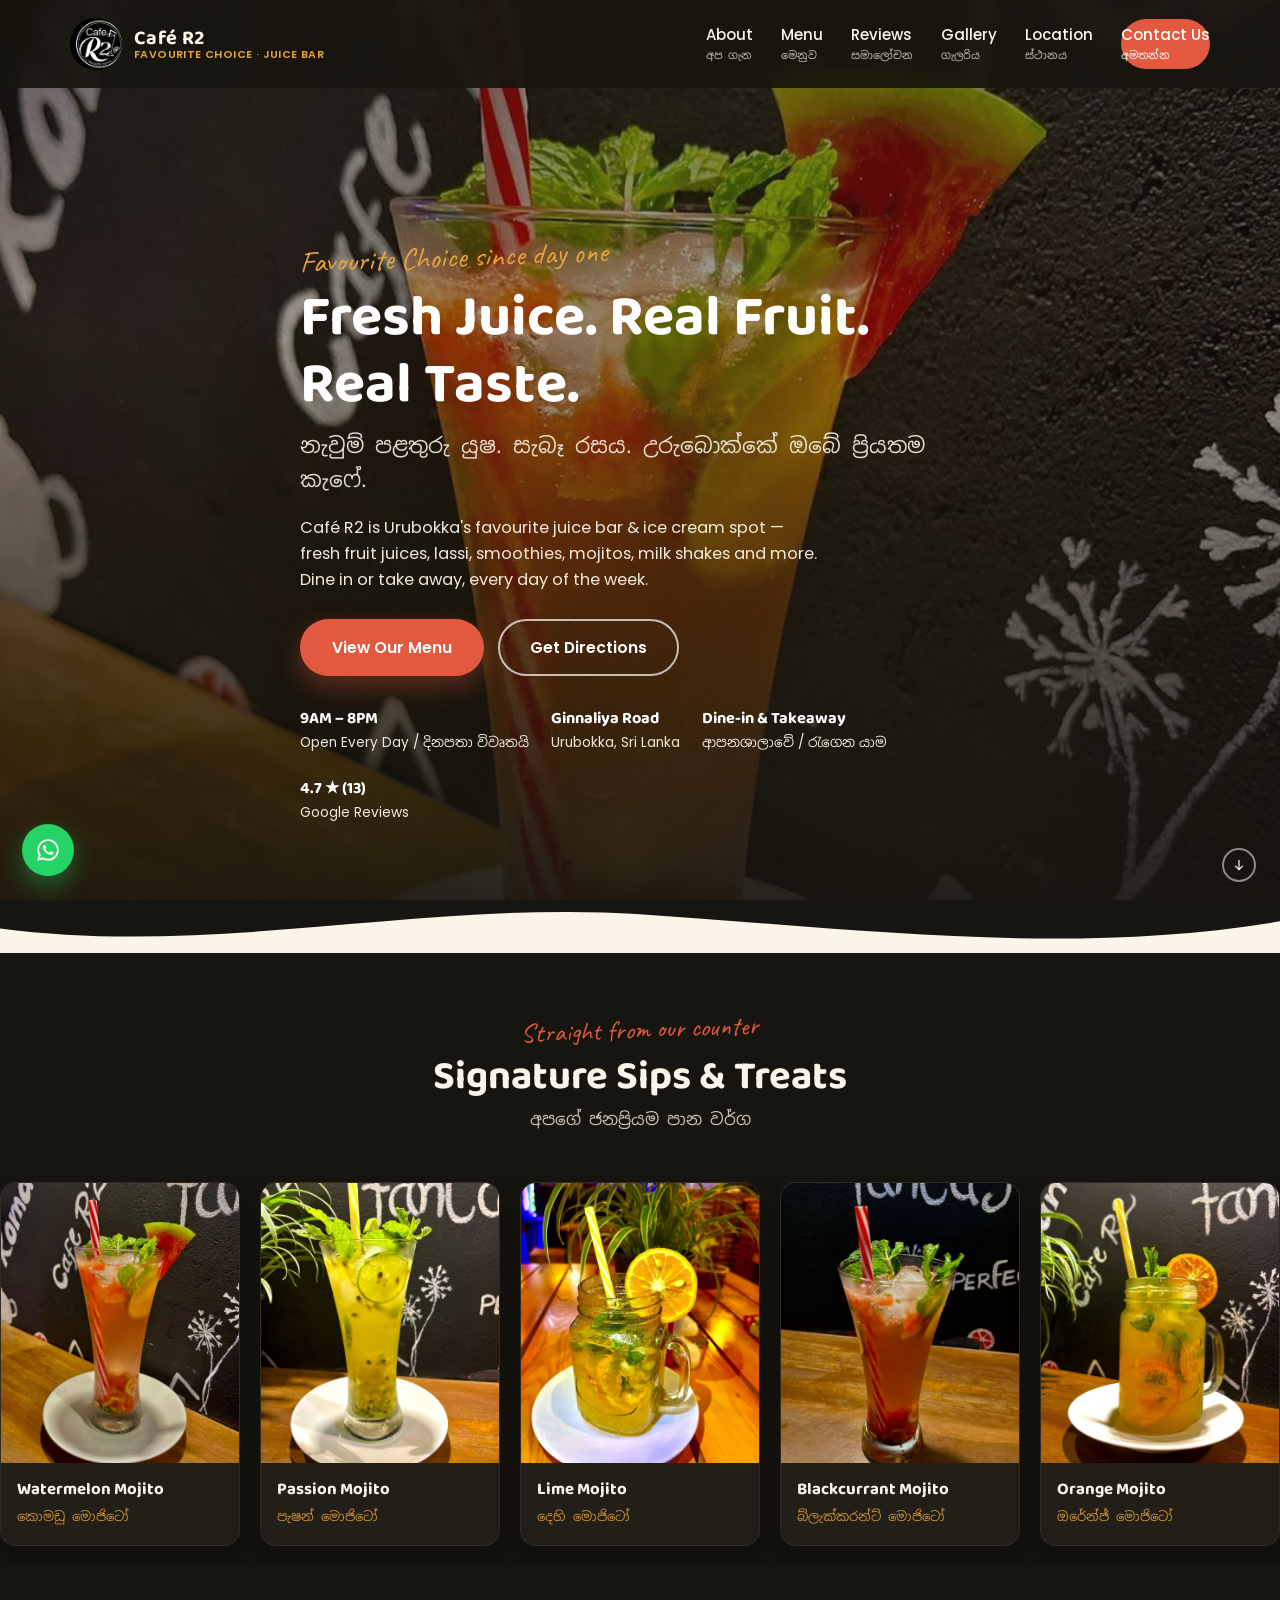
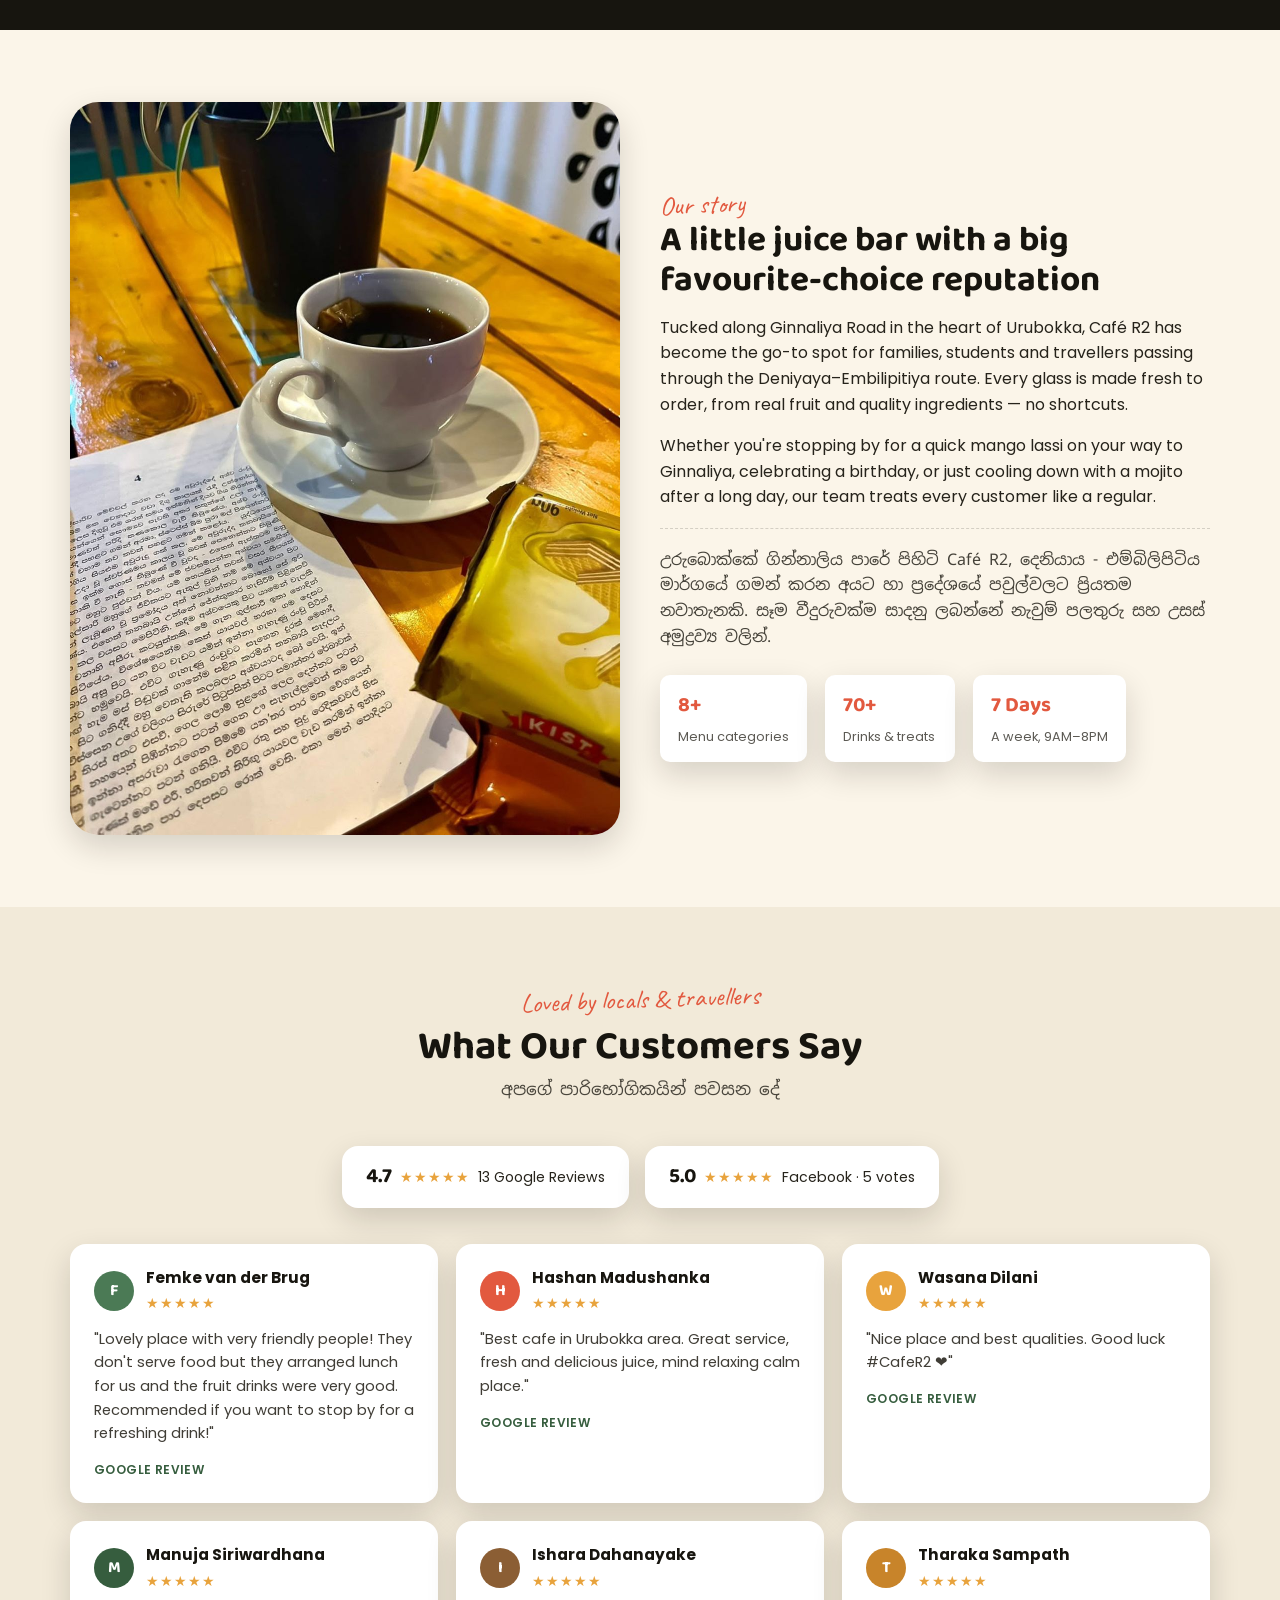
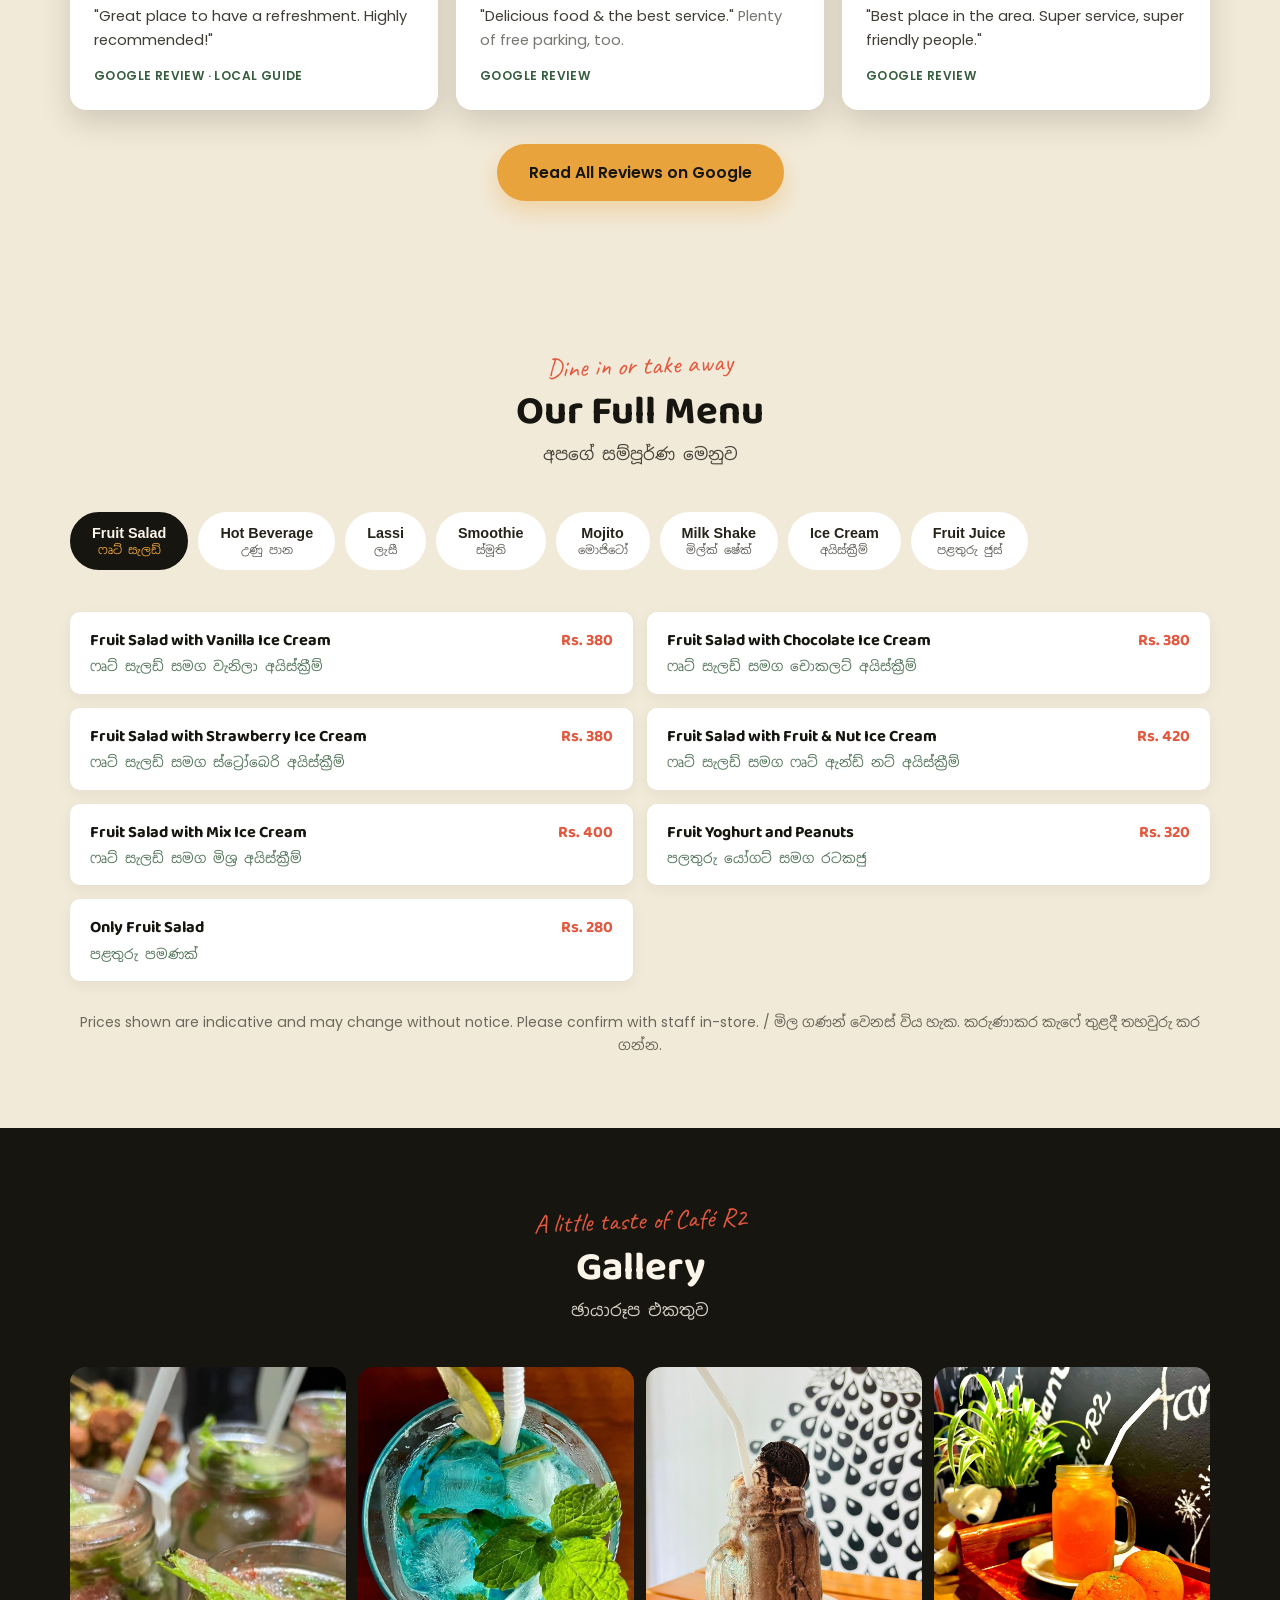
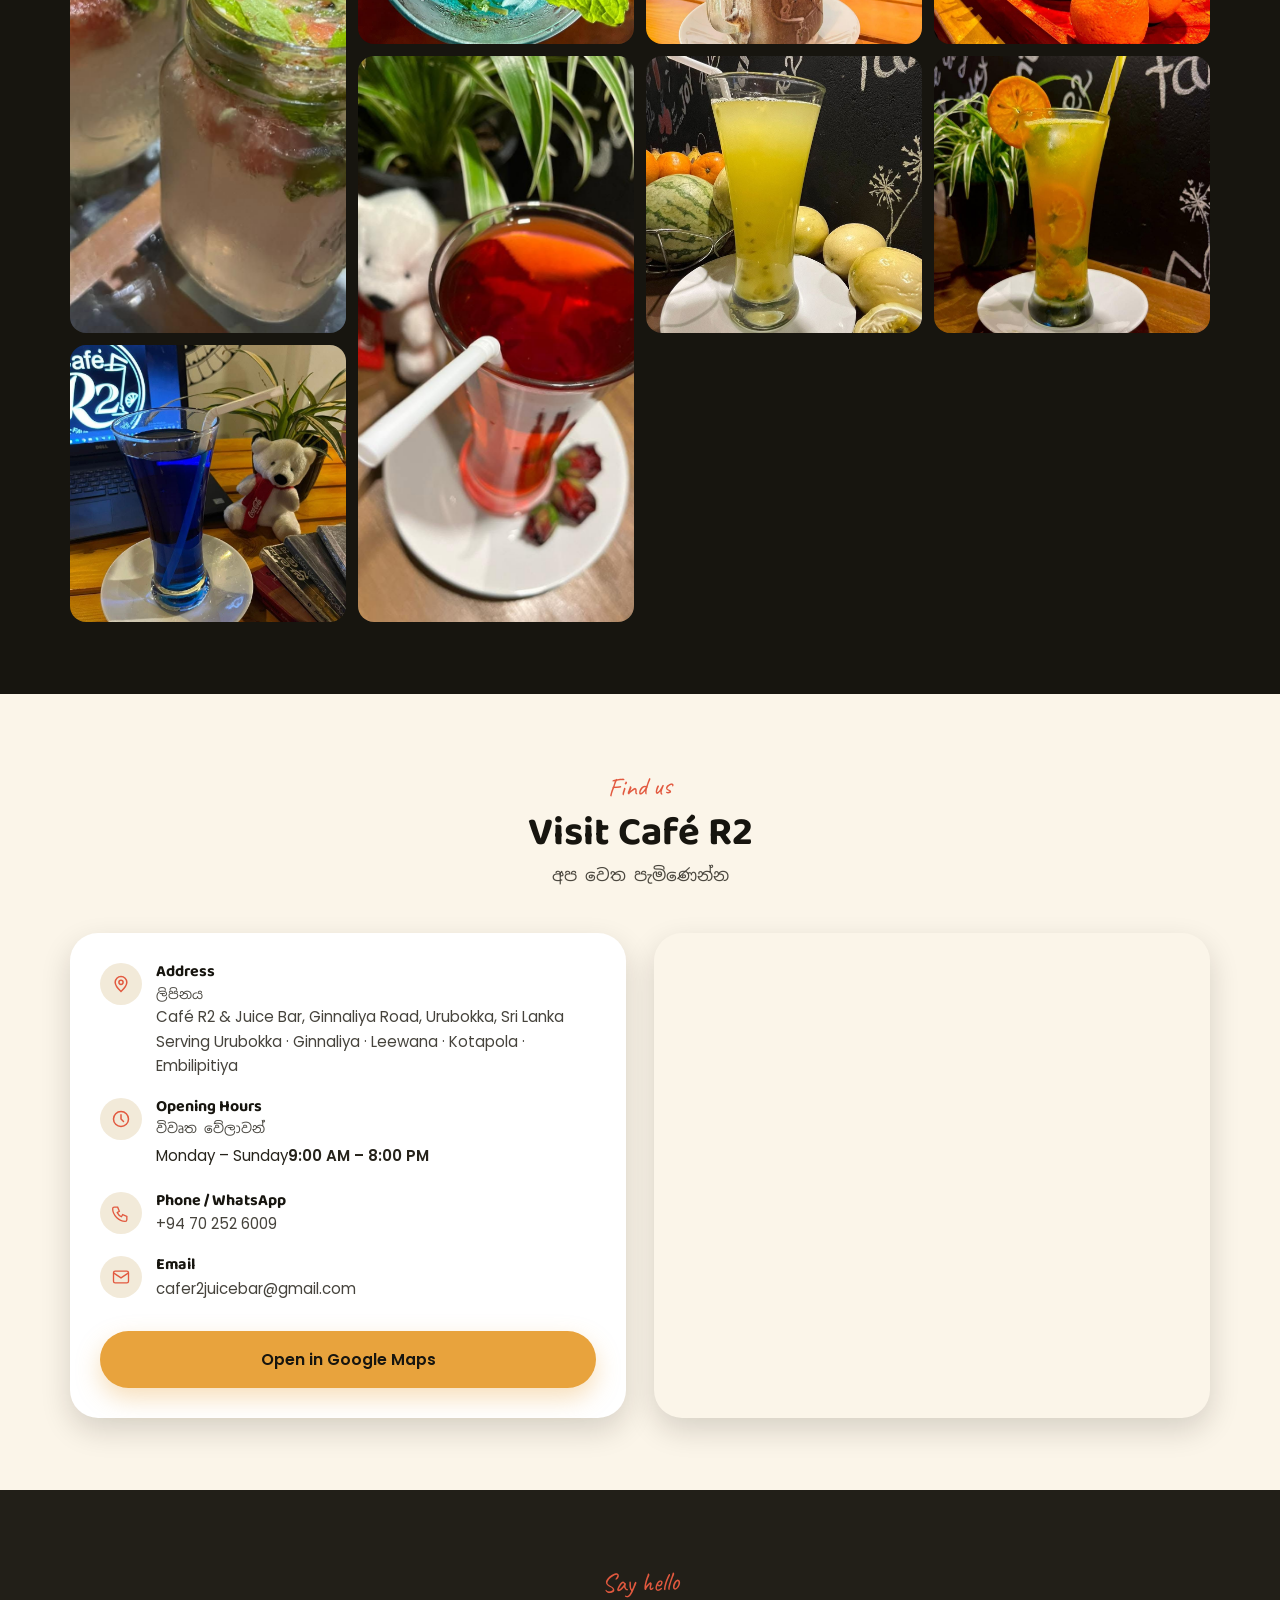
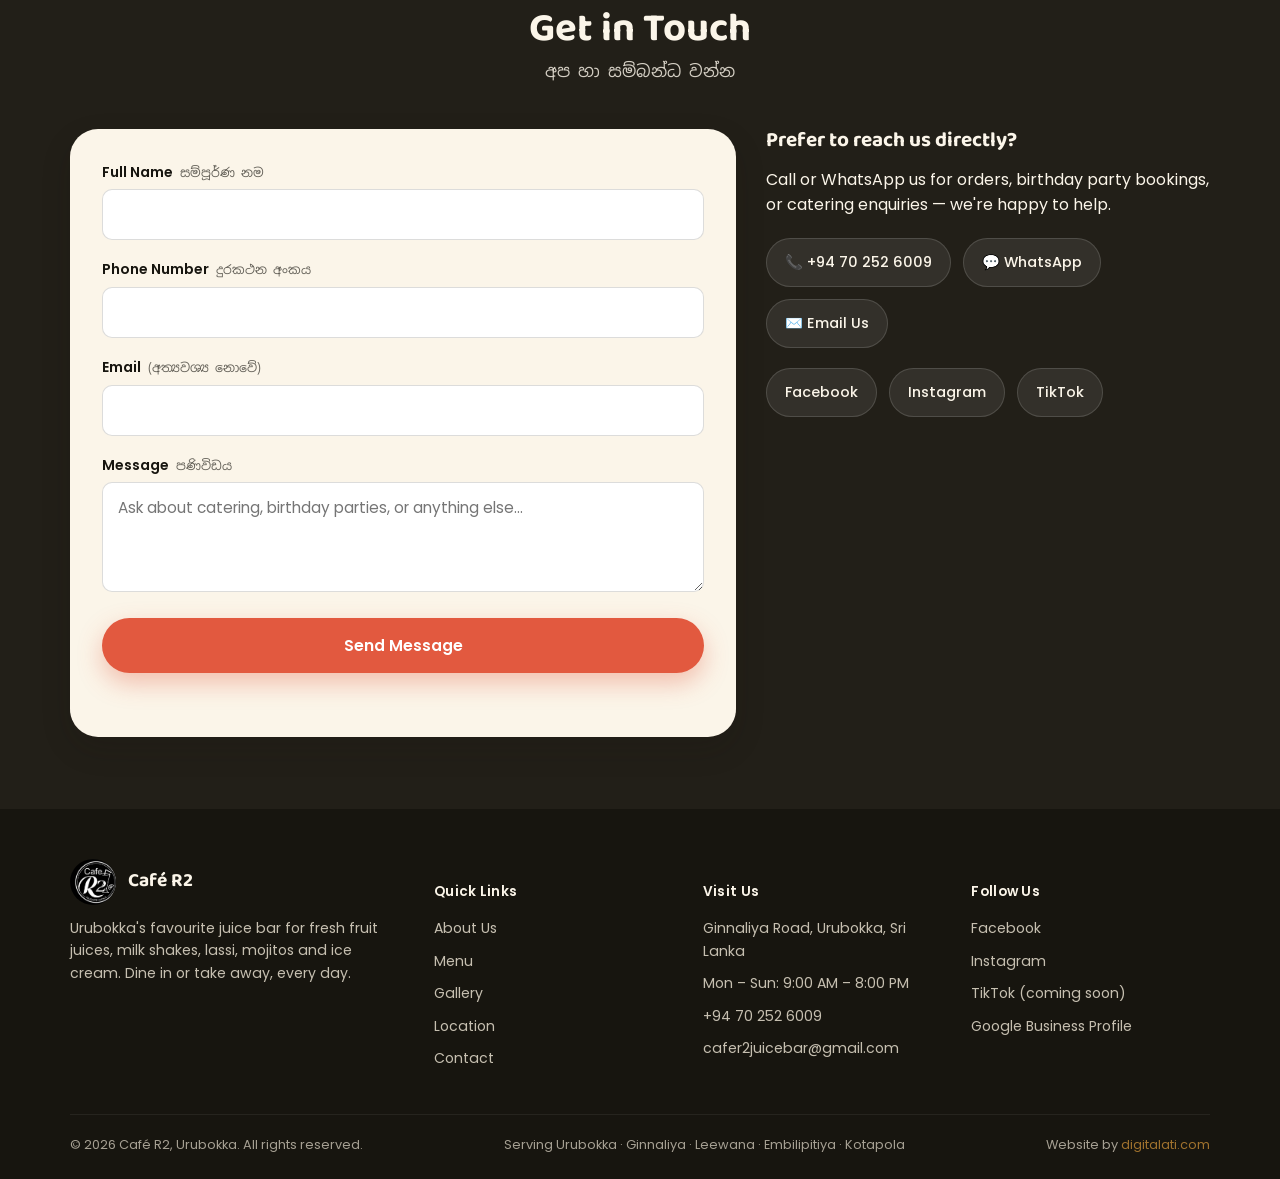
==== index.html @ 4e5723e1 "Update index.html" ====
<!DOCTYPE html>
<html lang="en">
<head>
<meta charset="UTF-8">
<meta name="viewport" content="width=device-width, initial-scale=1, viewport-fit=cover">
<title>Café R2 | Best Juice Bar &amp; Milk Shakes in Urubokka, Ginnaliya, Leewana, Embilipitiya</title>
<meta name="description" content="Café R2 – Urubokka's favourite juice bar. Fresh fruit juices, milk shakes, lassi, mojitos, ice cream &amp; more. Dine in or take away. Serving Urubokka, Ginnaliya, Leewana, Kotapola &amp; Embilipitiya. Open daily 9AM–8PM.">
<meta name="keywords" content="Cafe R2, Café R2 Urubokka, juice bar Urubokka, best juice bar Embilipitiya, milk shake Ginnaliya, juice bar Leewana, fruit juice Urubokka, mojito cafe Sri Lanka, ice cream Urubokka">
<link rel="canonical" href="https://caferz2.lk/">

<!-- Open Graph -->
<meta property="og:type" content="restaurant">
<meta property="og:title" content="Café R2 — Favourite Juice Bar in Urubokka">
<meta property="og:description" content="Fresh fruit juices, milk shakes, lassi, mojitos &amp; ice cream. Dine in or take away in Urubokka, near Ginnaliya, Leewana &amp; Embilipitiya.">
<meta property="og:image" content="https://caferz2.lk/images/watermelon-mojito.jpg">
<meta property="og:url" content="https://caferz2.lk/">
<meta property="og:locale" content="en_US">
<meta property="og:locale:alternate" content="si_LK">
<meta property="og:site_name" content="Café R2">

<!-- Twitter -->
<meta name="twitter:card" content="summary_large_image">
<meta name="twitter:title" content="Café R2 — Favourite Juice Bar in Urubokka">
<meta name="twitter:description" content="Fresh fruit juices, milk shakes, lassi, mojitos &amp; ice cream in Urubokka, Sri Lanka.">
<meta name="twitter:image" content="https://caferz2.lk/images/watermelon-mojito.jpg">

<!-- Favicons -->
<link rel="icon" type="image/png" sizes="32x32" href="images/favicon-32.png">
<link rel="icon" type="image/png" sizes="192x192" href="images/favicon-192.png">
<link rel="apple-touch-icon" sizes="180x180" href="images/favicon-180.png">
<meta name="theme-color" content="#17150f">

<!-- Fonts -->
<link rel="preconnect" href="https://fonts.googleapis.com">
<link rel="preconnect" href="https://fonts.gstatic.com" crossorigin>
<link href="https://fonts.googleapis.com/css2?family=Baloo+2:wght@500;600;700;800&family=Caveat:wght@500;600;700&family=Poppins:wght@300;400;500;600;700&family=Noto+Sans+Sinhala:wght@400;500;600;700&display=swap" rel="stylesheet">

<link rel="stylesheet" href="css/style.css">

<!-- Local Business structured data -->
<script type="application/ld+json">
{
  "@context": "https://schema.org",
  "@type": "CafeOrCoffeeShop",
  "name": "Café R2",
  "alternateName": "Café R2 Juice Bar",
  "image": [
    "https://caferz2.lk/images/watermelon-mojito.jpg",
    "https://caferz2.lk/images/passion-mojito.jpg"
  ],
  "logo": "https://caferz2.lk/images/logo.png",
  "@id": "https://caferz2.lk/",
  "url": "https://caferz2.lk/",
  "telephone": "+94702526009",
  "email": "cafer2juicebar@gmail.com",
  "servesCuisine": ["Juice Bar", "Beverages", "Ice Cream", "Sri Lankan"],
  "priceRange": "Rs. 60 - Rs. 420",
  "address": {
    "@type": "PostalAddress",
    "streetAddress": "Ginnaliya Road",
    "addressLocality": "Urubokka",
    "addressRegion": "Southern Province",
    "postalCode": "81554",
    "addressCountry": "LK"
  },
  "geo": {
    "@type": "GeoCoordinates",
    "latitude": 6.244,
    "longitude": 80.618
  },
  "openingHoursSpecification": [
    {
      "@type": "OpeningHoursSpecification",
      "dayOfWeek": ["Monday","Tuesday","Wednesday","Thursday","Friday","Saturday","Sunday"],
      "opens": "09:00",
      "closes": "20:00"
    }
  ],
  "areaServed": ["Urubokka", "Ginnaliya", "Leewana", "Embilipitiya", "Kotapola", "Pasgoda", "Deniyaya"],
  "sameAs": [
    "https://www.facebook.com/profile.php?id=61553361166990",
    "https://www.instagram.com/cafer2_juice_bar",
    "https://share.google/kNQvGlVHo4Rs0RfFk"
  ]
}
</script>
</head>
<body>

<a class="skip-link" href="#main" style="position:absolute;left:-9999px;top:0;background:#fff;padding:10px;z-index:999;">Skip to content</a>

<!-- ===================== HEADER ===================== -->
<header class="site-header">
  <div class="container header-inner">
    <a href="#home" class="brand">
      <img src="images/logo.png" alt="Café R2 logo">
      <span class="brand-text">
        <strong>Café R2</strong>
        <span>FAVOURITE CHOICE · JUICE BAR</span>
      </span>
    </a>

    <nav class="main-nav" id="main-nav" aria-label="Primary">
      <a href="#about">About<span class="si">අප ගැන</span></a>
      <a href="#menu">Menu<span class="si">මෙනුව</span></a>
      <a href="#reviews">Reviews<span class="si">සමාලෝචන</span></a>
      <a href="#gallery">Gallery<span class="si">ගැලරිය</span></a>
      <a href="#location">Location<span class="si">ස්ථානය</span></a>
      <a href="#contact" class="nav-cta">Contact Us<span class="si" style="color:#fff;opacity:.85;">අමතන්න</span></a>
    </nav>

    <button class="nav-toggle" aria-label="Toggle menu" aria-expanded="false" aria-controls="main-nav">
      <span></span><span></span><span></span>
    </button>
  </div>
</header>

<main id="main">

<!-- ===================== HERO ===================== -->
<section class="hero" id="home">
  <div class="hero-media">
    <img src="images/watermelon-mojito.jpg" alt="Fresh watermelon mojito served at Café R2, Urubokka juice bar" width="1100" height="1466">
  </div>
  <div class="container hero-content">
    <span class="hero-tag">Favourite Choice since day one</span>
    <h1>Fresh Juice. Real Fruit.<br>Real Taste.</h1>
    <span class="si">නැවුම් පළතුරු යුෂ. සැබෑ රසය. උරුබොක්කේ ඔබේ ප්‍රියතම කැෆේ.</span>
    <p class="lede">Café R2 is Urubokka's favourite juice bar &amp; ice cream spot — fresh fruit juices, lassi, smoothies, mojitos, milk shakes and more. Dine in or take away, every day of the week.</p>
    <div class="hero-actions">
      <a href="#menu" class="btn btn-primary">View Our Menu</a>
      <a href="https://share.google/kNQvGlVHo4Rs0RfFk" target="_blank" rel="noopener" class="btn btn-outline">Get Directions</a>
    </div>
    <div class="hero-meta">
      <div><strong>9AM – 8PM</strong>Open Every Day / දිනපතා විවෘතයි</div>
      <div><strong>Ginnaliya Road</strong>Urubokka, Sri Lanka</div>
      <div><strong>Dine-in &amp; Takeaway</strong>ආපනශාලාවේ / රැගෙන යාම</div>
      <div><strong>4.7 ★ (13)</strong>Google Reviews</div>
    </div>
  </div>
  <a href="#sips" class="scroll-cue" aria-label="Scroll down">
    <svg width="14" height="14" viewBox="0 0 24 24" fill="none"><path d="M12 4v16m0 0l-6-6m6 6l6-6" stroke="#fff" stroke-width="2" stroke-linecap="round" stroke-linejoin="round"/></svg>
  </a>
</section>

<div class="wave" style="background:var(--charcoal);">
  <svg viewBox="0 0 1440 60" preserveAspectRatio="none"><path d="M0,32 C240,64 480,0 720,16 C960,32 1200,64 1440,24 L1440,60 L0,60 Z" fill="var(--cream)"/></svg>
</div>

<!-- ===================== SIGNATURE SIPS CAROUSEL ===================== -->
<section class="carousel-section" id="sips">
  <div class="container section-head">
    <span class="eyebrow">Straight from our counter</span>
    <h2>Signature Sips &amp; Treats</h2>
    <span class="si">අපගේ ජනප්‍රියම පාන වර්ග</span>
  </div>
  <div class="carousel-track">
        <div class="carousel-card">
          <div class="photo"><img src="images/watermelon-mojito.jpg" alt="Watermelon Mojito at Café R2 Urubokka" loading="lazy" width="480" height="640"></div>
          <div class="cap"><strong>Watermelon Mojito</strong><span class="si">කොමඩු මොජිටෝ</span></div>
        </div>
        <div class="carousel-card">
          <div class="photo"><img src="images/passion-mojito.jpg" alt="Passion Mojito at Café R2 Urubokka" loading="lazy" width="480" height="640"></div>
          <div class="cap"><strong>Passion Mojito</strong><span class="si">පැෂන් මොජිටෝ</span></div>
        </div>
        <div class="carousel-card">
          <div class="photo"><img src="images/lime-mojito.jpg" alt="Lime Mojito at Café R2 Urubokka" loading="lazy" width="480" height="640"></div>
          <div class="cap"><strong>Lime Mojito</strong><span class="si">දෙහි මොජිටෝ</span></div>
        </div>
        <div class="carousel-card">
          <div class="photo"><img src="images/blackcurrant-mojito.jpg" alt="Blackcurrant Mojito at Café R2 Urubokka" loading="lazy" width="480" height="640"></div>
          <div class="cap"><strong>Blackcurrant Mojito</strong><span class="si">බ්ලැක්කරන්ට් මොජිටෝ</span></div>
        </div>
        <div class="carousel-card">
          <div class="photo"><img src="images/orange-mojito.jpg" alt="Orange Mojito at Café R2 Urubokka" loading="lazy" width="480" height="640"></div>
          <div class="cap"><strong>Orange Mojito</strong><span class="si">ඔරේන්ජ් මොජිටෝ</span></div>
        </div>
        <div class="carousel-card">
          <div class="photo"><img src="images/passion-fruit-juice.jpg" alt="Passion Fruit Juice at Café R2 Urubokka" loading="lazy" width="480" height="640"></div>
          <div class="cap"><strong>Passion Fruit Juice</strong><span class="si">පැෂන් ජුස්</span></div>
        </div>
        <div class="carousel-card">
          <div class="photo"><img src="images/chocolate-milkshake.jpg" alt="Chocolate Milk Shake at Café R2 Urubokka" loading="lazy" width="480" height="640"></div>
          <div class="cap"><strong>Chocolate Milk Shake</strong><span class="si">චොකලට් මිල්ක් ෂේක්</span></div>
        </div>
        <div class="carousel-card">
          <div class="photo"><img src="images/ice-coffee.jpg" alt="Ice Coffee at Café R2 Urubokka" loading="lazy" width="480" height="640"></div>
          <div class="cap"><strong>Ice Coffee</strong><span class="si">අයිස් කෝපි</span></div>
        </div>
  </div>
</section>

<!-- ===================== ABOUT ===================== -->
<section class="section about" id="about">
  <div class="container about-grid">
    <div class="about-photo">
      <img src="images/coffee-reading-corner.jpg" alt="Cosy coffee corner at Café R2 Urubokka, a quiet spot to relax" loading="lazy">
    </div>
    <div class="about-copy">
      <span class="eyebrow">Our story</span>
      <h2>A little juice bar with a big favourite-choice reputation</h2>
      <p>Tucked along Ginnaliya Road in the heart of Urubokka, Café R2 has become the go-to spot for families, students and travellers passing through the Deniyaya–Embilipitiya route. Every glass is made fresh to order, from real fruit and quality ingredients — no shortcuts.</p>
      <p>Whether you're stopping by for a quick mango lassi on your way to Ginnaliya, celebrating a birthday, or just cooling down with a mojito after a long day, our team treats every customer like a regular.</p>
      <div class="si-block">
        <p>උරුබොක්කේ ගින්නාලිය පාරේ පිහිටි Café R2, දෙනියාය - එම්බිලිපිටිය මාර්ගයේ ගමන් කරන අයට හා ප්‍රදේශයේ පවුල්වලට ප්‍රියතම නවාතැනකි. සෑම වීදුරුවක්ම සාදනු ලබන්නේ නැවුම් පලතුරු සහ උසස් අමුද්‍රව්‍ය වලින්.</p>
      </div>
      <div class="about-badges">
        <div><strong>8+</strong><span>Menu categories</span></div>
        <div><strong>70+</strong><span>Drinks &amp; treats</span></div>
        <div><strong>7 Days</strong><span>A week, 9AM–8PM</span></div>
      </div>
    </div>
  </div>
</section>

<!-- ===================== REVIEWS ===================== -->
<section class="section reviews-section" id="reviews">
  <div class="container">
    <div class="section-head">
      <span class="eyebrow">Loved by locals &amp; travellers</span>
      <h2>What Our Customers Say</h2>
      <span class="si">අපගේ පාරිභෝගිකයින් පවසන දේ</span>
    </div>

    <div class="reviews-summary">
      <div class="rs-badge">
        <strong>4.7</strong>
        <span class="stars">★★★★★</span>
        <span>13 Google Reviews</span>
      </div>
      <div class="rs-badge">
        <strong>5.0</strong>
        <span class="stars">★★★★★</span>
        <span>Facebook · 5 votes</span>
      </div>
    </div>

    <div class="reviews-grid">
      <div class="review-card">
        <div class="rc-head">
          <span class="avatar" style="background:#4b7a55;">F</span>
          <div><strong>Femke van der Brug</strong><span class="stars">★★★★★</span></div>
        </div>
        <p>"Lovely place with very friendly people! They don't serve food but they arranged lunch for us and the fruit drinks were very good. Recommended if you want to stop by for a refreshing drink!"</p>
        <span class="rc-src">Google review</span>
      </div>
      <div class="review-card">
        <div class="rc-head">
          <span class="avatar" style="background:#e2593f;">H</span>
          <div><strong>Hashan Madushanka</strong><span class="stars">★★★★★</span></div>
        </div>
        <p>"Best cafe in Urubokka area. Great service, fresh and delicious juice, mind relaxing calm place."</p>
        <span class="rc-src">Google review</span>
      </div>
      <div class="review-card">
        <div class="rc-head">
          <span class="avatar" style="background:#e8a33d;">W</span>
          <div><strong>Wasana Dilani</strong><span class="stars">★★★★★</span></div>
        </div>
        <p>"Nice place and best qualities. Good luck #CafeR2 ❤"</p>
        <span class="rc-src">Google review</span>
      </div>
      <div class="review-card">
        <div class="rc-head">
          <span class="avatar" style="background:#365d3e;">M</span>
          <div><strong>Manuja Siriwardhana</strong><span class="stars">★★★★★</span></div>
        </div>
        <p>"Great place to have a refreshment. Highly recommended!"</p>
        <span class="rc-src">Google review · Local Guide</span>
      </div>
      <div class="review-card">
        <div class="rc-head">
          <span class="avatar" style="background:#8b5e34;">I</span>
          <div><strong>Ishara Dahanayake</strong><span class="stars">★★★★★</span></div>
        </div>
        <p>"Delicious food &amp; the best service." <span style="opacity:.7;">Plenty of free parking, too.</span></p>
        <span class="rc-src">Google review</span>
      </div>
      <div class="review-card">
        <div class="rc-head">
          <span class="avatar" style="background:#c8842a;">T</span>
          <div><strong>Tharaka Sampath</strong><span class="stars">★★★★★</span></div>
        </div>
        <p>"Best place in the area. Super service, super friendly people."</p>
        <span class="rc-src">Google review</span>
      </div>
    </div>

    <div style="text-align:center;margin-top:34px;">
      <a href="https://share.google/kNQvGlVHo4Rs0RfFk" target="_blank" rel="noopener" class="btn btn-mango">Read All Reviews on Google</a>
    </div>
  </div>
</section>

<!-- ===================== MENU ===================== -->
<section class="section menu-section" id="menu">
  <div class="container">
    <div class="section-head">
      <span class="eyebrow">Dine in or take away</span>
      <h2>Our Full Menu</h2>
      <span class="si">අපගේ සම්පූර්ණ මෙනුව</span>
    </div>

    <div class="menu-tabs" role="tablist">
<button class="menu-tab active" data-target="panel-fruit-salad">Fruit Salad<span class="si">ෆෘට් සැලඩ්</span></button>
<button class="menu-tab" data-target="panel-hot-beverage">Hot Beverage<span class="si">උණු පාන</span></button>
<button class="menu-tab" data-target="panel-lassi">Lassi<span class="si">ලැසී</span></button>
<button class="menu-tab" data-target="panel-smoothie">Smoothie<span class="si">ස්මූති</span></button>
<button class="menu-tab" data-target="panel-mojito">Mojito<span class="si">මොජිටෝ</span></button>
<button class="menu-tab" data-target="panel-milkshake">Milk Shake<span class="si">මිල්ක් ෂේක්</span></button>
<button class="menu-tab" data-target="panel-ice-cream">Ice Cream<span class="si">අයිස්ක්‍රීම්</span></button>
<button class="menu-tab" data-target="panel-fruit-juice">Fruit Juice<span class="si">පළතුරු ජුස්</span></button>
    </div>

        <div class="menu-panel active" id="panel-fruit-salad">
          <div class="menu-grid">
          <div class="menu-item">
            <div class="names"><strong>Fruit Salad with Vanilla Ice Cream</strong><span class="si">ෆෘට් සැලඩ් සමග වැනිලා අයිස්ක්‍රීම්</span></div>
            <div class="price">Rs. 380</div>
          </div>
          <div class="menu-item">
            <div class="names"><strong>Fruit Salad with Chocolate Ice Cream</strong><span class="si">ෆෘට් සැලඩ් සමග චොකලට් අයිස්ක්‍රීම්</span></div>
            <div class="price">Rs. 380</div>
          </div>
          <div class="menu-item">
            <div class="names"><strong>Fruit Salad with Strawberry Ice Cream</strong><span class="si">ෆෘට් සැලඩ් සමග ස්ට්‍රෝබෙරි අයිස්ක්‍රීම්</span></div>
            <div class="price">Rs. 380</div>
          </div>
          <div class="menu-item">
            <div class="names"><strong>Fruit Salad with Fruit &amp; Nut Ice Cream</strong><span class="si">ෆෘට් සැලඩ් සමග ෆෘට් ඇන්ඩ් නට් අයිස්ක්‍රීම්</span></div>
            <div class="price">Rs. 420</div>
          </div>
          <div class="menu-item">
            <div class="names"><strong>Fruit Salad with Mix Ice Cream</strong><span class="si">ෆෘට් සැලඩ් සමග මිශ්‍ර අයිස්ක්‍රීම්</span></div>
            <div class="price">Rs. 400</div>
          </div>
          <div class="menu-item">
            <div class="names"><strong>Fruit Yoghurt and Peanuts</strong><span class="si">පලතුරු යෝගට් සමග රටකජු</span></div>
            <div class="price">Rs. 320</div>
          </div>
          <div class="menu-item">
            <div class="names"><strong>Only Fruit Salad</strong><span class="si">පළතුරු පමණක්</span></div>
            <div class="price">Rs. 280</div>
          </div>
          </div>
        </div>
        <div class="menu-panel" id="panel-hot-beverage">
          <div class="menu-grid">
          <div class="menu-item">
            <div class="names"><strong>Plain Tea</strong><span class="si">ප්ලේන් ටී</span></div>
            <div class="price">Rs. 60</div>
          </div>
          <div class="menu-item">
            <div class="names"><strong>Milk Tea</strong><span class="si">කිරි තේ</span></div>
            <div class="price">Rs. 80</div>
          </div>
          <div class="menu-item">
            <div class="names"><strong>Black Coffee</strong><span class="si">කෝපි</span></div>
            <div class="price">Rs. 100</div>
          </div>
          <div class="menu-item">
            <div class="names"><strong>Milk Coffee</strong><span class="si">කිරි කෝපි</span></div>
            <div class="price">Rs. 120</div>
          </div>
          <div class="menu-item">
            <div class="names"><strong>Ginger Tea</strong><span class="si">ඉඟුරු තේ</span></div>
            <div class="price">Rs. 90</div>
          </div>
          <div class="menu-item">
            <div class="names"><strong>Cardamom Tea</strong><span class="si">එනසල් තේ</span></div>
            <div class="price">Rs. 90</div>
          </div>
          <div class="menu-item">
            <div class="names"><strong>Chai Tea</strong><span class="si">චායි තේ</span></div>
            <div class="price">Rs. 110</div>
          </div>
          <div class="menu-item">
            <div class="names"><strong>Green Tea</strong><span class="si">ග්‍රීන් තේ</span></div>
            <div class="price">Rs. 100</div>
          </div>
          <div class="menu-item">
            <div class="names"><strong>Hot Milo</strong><span class="si">හොට් මයිලෝ</span></div>
            <div class="price">Rs. 130</div>
          </div>
          <div class="menu-item">
            <div class="names"><strong>Hot Chocolate</strong><span class="si">හොට් චොකලට්</span></div>
            <div class="price">Rs. 150</div>
          </div>
          </div>
        </div>
        <div class="menu-panel" id="panel-lassi">
          <div class="menu-grid">
          <div class="menu-item">
            <div class="names"><strong>Mango Lassi</strong><span class="si">අඹ ලැසී</span></div>
            <div class="price">Rs. 280</div>
          </div>
          <div class="menu-item">
            <div class="names"><strong>Banana Lassi</strong><span class="si">කෙසෙල් ලැසී</span></div>
            <div class="price">Rs. 260</div>
          </div>
          <div class="menu-item">
            <div class="names"><strong>Avocado Lassi</strong><span class="si">අලිගැටපේර ලැසී</span></div>
            <div class="price">Rs. 280</div>
          </div>
          <div class="menu-item">
            <div class="names"><strong>Mix Fruit Lassi</strong><span class="si">මිශ්‍ර පළතුරු ලැසී</span></div>
            <div class="price">Rs. 300</div>
          </div>
          <div class="menu-item">
            <div class="names"><strong>Wood Apple Lassi</strong><span class="si">දිවුල් ලැසී</span></div>
            <div class="price">Rs. 280</div>
          </div>
          </div>
        </div>
        <div class="menu-panel" id="panel-smoothie">
          <div class="menu-grid">
          <div class="menu-item">
            <div class="names"><strong>Avocado Smoothie</strong><span class="si">අලිගැටපේර ස්මූති</span></div>
            <div class="price">Rs. 300</div>
          </div>
          <div class="menu-item">
            <div class="names"><strong>Mango Smoothie</strong><span class="si">අඹ ස්මූති</span></div>
            <div class="price">Rs. 300</div>
          </div>
          <div class="menu-item">
            <div class="names"><strong>Banana Smoothie</strong><span class="si">කෙසෙල් ස්මූති</span></div>
            <div class="price">Rs. 280</div>
          </div>
          <div class="menu-item">
            <div class="names"><strong>Papaya Smoothie</strong><span class="si">ගස්ලබු ස්මූති</span></div>
            <div class="price">Rs. 280</div>
          </div>
          </div>
        </div>
        <div class="menu-panel" id="panel-mojito">
          <div class="menu-grid">
          <div class="menu-item">
            <div class="names"><strong>Blue Lagoon Mojito</strong><span class="si">බ්ලූ ලැගුන් මොජිටෝ</span></div>
            <div class="price">Rs. 350</div>
          </div>
          <div class="menu-item">
            <div class="names"><strong>Watermelon Mojito</strong><span class="si">කොමඩු මොජිටෝ</span></div>
            <div class="price">Rs. 320</div>
          </div>
          <div class="menu-item">
            <div class="names"><strong>Orange Mojito</strong><span class="si">ඔරේන්ජ් මොජිටෝ</span></div>
            <div class="price">Rs. 320</div>
          </div>
          <div class="menu-item">
            <div class="names"><strong>Lime Mojito</strong><span class="si">දෙහි මොජිටෝ</span></div>
            <div class="price">Rs. 300</div>
          </div>
          <div class="menu-item">
            <div class="names"><strong>Blackcurrant Mojito</strong><span class="si">බ්ලැක්කරන්ට් මොජිටෝ</span></div>
            <div class="price">Rs. 340</div>
          </div>
          <div class="menu-item">
            <div class="names"><strong>Passion Mojito</strong><span class="si">පැෂන් මොජිටෝ</span></div>
            <div class="price">Rs. 320</div>
          </div>
          </div>
        </div>
        <div class="menu-panel" id="panel-milkshake">
          <div class="menu-grid">
          <div class="menu-item">
            <div class="names"><strong>Faluda Milk Shake</strong><span class="si">ෆලුඩා මිල්ක් ෂේක්</span></div>
            <div class="price">Rs. 380</div>
          </div>
          <div class="menu-item">
            <div class="names"><strong>Chocolate Milk Shake</strong><span class="si">චොකලට් මිල්ක් ෂේක්</span></div>
            <div class="price">Rs. 350</div>
          </div>
          <div class="menu-item">
            <div class="names"><strong>Vanilla Milk Shake</strong><span class="si">වැනිලා මිල්ක් ෂේක්</span></div>
            <div class="price">Rs. 320</div>
          </div>
          <div class="menu-item">
            <div class="names"><strong>Ice Cream Milk Shake</strong><span class="si">අයිස්ක්‍රීම් මිල්ක් ෂේක්</span></div>
            <div class="price">Rs. 350</div>
          </div>
          <div class="menu-item">
            <div class="names"><strong>Kit Kat Milk Shake</strong><span class="si">කිට්කැට් මිල්ක් ෂේක්</span></div>
            <div class="price">Rs. 400</div>
          </div>
          <div class="menu-item">
            <div class="names"><strong>Oreo Milk Shake</strong><span class="si">ඔරියෝ මිල්ක් ෂේක්</span></div>
            <div class="price">Rs. 400</div>
          </div>
          <div class="menu-item">
            <div class="names"><strong>Biscuit Milk Shake</strong><span class="si">බිස්කට් මිල්ක් ෂේක්</span></div>
            <div class="price">Rs. 350</div>
          </div>
          <div class="menu-item">
            <div class="names"><strong>Mango Milk Shake</strong><span class="si">අඹ මිල්ක් ෂේක්</span></div>
            <div class="price">Rs. 350</div>
          </div>
          <div class="menu-item">
            <div class="names"><strong>Watermelon Milk Shake</strong><span class="si">කොමඩු මිල්ක් ෂේක්</span></div>
            <div class="price">Rs. 320</div>
          </div>
          <div class="menu-item">
            <div class="names"><strong>Avocado Milk Shake</strong><span class="si">අලිගැටපේර මිල්ක් ෂේක්</span></div>
            <div class="price">Rs. 350</div>
          </div>
          <div class="menu-item">
            <div class="names"><strong>Papaya Milk Shake</strong><span class="si">ගස්ලබු මිල්ක් ෂේක්</span></div>
            <div class="price">Rs. 320</div>
          </div>
          <div class="menu-item">
            <div class="names"><strong>Mix Fruit Milk Shake</strong><span class="si">මිශ්‍ර පළතුරු මිල්ක් ෂේක්</span></div>
            <div class="price">Rs. 380</div>
          </div>
          <div class="menu-item">
            <div class="names"><strong>Banana Milk Shake</strong><span class="si">කෙසෙල් මිල්ක් ෂේක්</span></div>
            <div class="price">Rs. 320</div>
          </div>
          <div class="menu-item">
            <div class="names"><strong>Dates Milk Shake</strong><span class="si">රට ඉඳි මිල්ක් ෂේක්</span></div>
            <div class="price">Rs. 380</div>
          </div>
          <div class="menu-item">
            <div class="names"><strong>Grapes Milk Shake</strong><span class="si">මිදි මිල්ක් ෂේක්</span></div>
            <div class="price">Rs. 380</div>
          </div>
          <div class="menu-item">
            <div class="names"><strong>Ice Milo</strong><span class="si">අයිස් මයිලෝ</span></div>
            <div class="price">Rs. 250</div>
          </div>
          <div class="menu-item">
            <div class="names"><strong>Ice Coffee</strong><span class="si">අයිස් කෝපි</span></div>
            <div class="price">Rs. 250</div>
          </div>
          </div>
        </div>
        <div class="menu-panel" id="panel-ice-cream">
          <div class="menu-grid">
          <div class="menu-item">
            <div class="names"><strong>Vanilla Ice Cream (3 Scoop)</strong><span class="si">වැනිලා අයිස්ක්‍රීම්</span></div>
            <div class="price">Rs. 250</div>
          </div>
          <div class="menu-item">
            <div class="names"><strong>Chocolate Ice Cream (3 Scoop)</strong><span class="si">චොකලට් අයිස්ක්‍රීම්</span></div>
            <div class="price">Rs. 250</div>
          </div>
          <div class="menu-item">
            <div class="names"><strong>Strawberry Ice Cream (3 Scoop)</strong><span class="si">ස්ට්‍රෝබෙරි අයිස්ක්‍රීම්</span></div>
            <div class="price">Rs. 250</div>
          </div>
          <div class="menu-item">
            <div class="names"><strong>Fruit &amp; Nut Ice Cream</strong><span class="si">ෆෘට් ඇන්ඩ් නට් අයිස්ක්‍රීම්</span></div>
            <div class="price">Rs. 300</div>
          </div>
          <div class="menu-item">
            <div class="names"><strong>Mix Ice Cream</strong><span class="si">මිශ්‍ර අයිස්ක්‍රීම්</span></div>
            <div class="price">Rs. 280</div>
          </div>
          <div class="menu-item">
            <div class="names"><strong>Ice Cream with Jelly</strong><span class="si">අයිස්ක්‍රීම් සමග ජෙලි</span></div>
            <div class="price">Rs. 300</div>
          </div>
          <div class="menu-item">
            <div class="names"><strong>Ice Cream with Corns</strong><span class="si">අයිස්කෝන්</span></div>
            <div class="price">Rs. 150</div>
          </div>
          <div class="menu-item">
            <div class="names"><strong>Budget Pack Ice Cream</strong><span class="si">බජට් අයිස්ක්‍රීම්</span></div>
            <div class="price">Rs. 120</div>
          </div>
          <div class="menu-item">
            <div class="names"><strong>Café R2 Special Ice Cream</strong><span class="si">R2 විශේෂ අයිස්ක්‍රීම්</span></div>
            <div class="price">Rs. 380</div>
          </div>
          <div class="menu-item">
            <div class="names"><strong>Imorich Brand Ice Cream</strong><span class="si">ඉමෝරිච් අයිස්ක්‍රීම්</span></div>
            <div class="price">Rs. 200</div>
          </div>
          </div>
        </div>
        <div class="menu-panel" id="panel-fruit-juice">
          <div class="menu-grid">
          <div class="menu-item">
            <div class="names"><strong>Orange Juice</strong><span class="si">දොඩම් ජුස්</span></div>
            <div class="price">Rs. 250</div>
          </div>
          <div class="menu-item">
            <div class="names"><strong>Mango Juice</strong><span class="si">අඹ ජුස්</span></div>
            <div class="price">Rs. 280</div>
          </div>
          <div class="menu-item">
            <div class="names"><strong>Watermelon Juice</strong><span class="si">කොමඩු ජුස්</span></div>
            <div class="price">Rs. 220</div>
          </div>
          <div class="menu-item">
            <div class="names"><strong>Pineapple Juice</strong><span class="si">අන්නාසි ජුස්</span></div>
            <div class="price">Rs. 250</div>
          </div>
          <div class="menu-item">
            <div class="names"><strong>Papaya Juice</strong><span class="si">ගස්ලබු ජුස්</span></div>
            <div class="price">Rs. 220</div>
          </div>
          <div class="menu-item">
            <div class="names"><strong>Avocado Juice</strong><span class="si">අලිගැටපේර ජුස්</span></div>
            <div class="price">Rs. 280</div>
          </div>
          <div class="menu-item">
            <div class="names"><strong>Mix Fruit Juice</strong><span class="si">මිශ්‍ර පළතුරු ජුස්</span></div>
            <div class="price">Rs. 300</div>
          </div>
          <div class="menu-item">
            <div class="names"><strong>Wood Apple Juice</strong><span class="si">දිවුල් ජුස්</span></div>
            <div class="price">Rs. 250</div>
          </div>
          <div class="menu-item">
            <div class="names"><strong>Banana Juice</strong><span class="si">කෙසෙල් ජුස්</span></div>
            <div class="price">Rs. 220</div>
          </div>
          <div class="menu-item">
            <div class="names"><strong>Passion Fruit Juice</strong><span class="si">පැෂන් ජුස්</span></div>
            <div class="price">Rs. 250</div>
          </div>
          <div class="menu-item">
            <div class="names"><strong>Panidodam Juice</strong><span class="si">පැණිදොඩම් ජුස්</span></div>
            <div class="price">Rs. 250</div>
          </div>
          <div class="menu-item">
            <div class="names"><strong>Lime Juice</strong><span class="si">දෙහි ජුස්</span></div>
            <div class="price">Rs. 200</div>
          </div>
          <div class="menu-item">
            <div class="names"><strong>Anona Juice</strong><span class="si">අනෝන ජුස්</span></div>
            <div class="price">Rs. 280</div>
          </div>
          <div class="menu-item">
            <div class="names"><strong>Grapes Juice</strong><span class="si">මිදි ජුස්</span></div>
            <div class="price">Rs. 300</div>
          </div>
          <div class="menu-item">
            <div class="names"><strong>Indian Gooseberry Juice</strong><span class="si">නෙල්ලි ජුස්</span></div>
            <div class="price">Rs. 220</div>
          </div>
          </div>
        </div>

    <p class="menu-note">Prices shown are indicative and may change without notice. Please confirm with staff in-store. / මිල ගණන් වෙනස් විය හැක. කරුණාකර කැෆේ තුළදී තහවුරු කර ගන්න.</p>
  </div>
</section>

<!-- ===================== GALLERY ===================== -->
<section class="section gallery-section" id="gallery">
  <div class="container">
    <div class="section-head">
      <span class="eyebrow">A little taste of Café R2</span>
      <h2>Gallery</h2>
      <span class="si">ඡායාරූප එකතුව</span>
    </div>
    <div class="gallery-grid">
      <img class="tall" src="images/mojito-duo.jpg" alt="Two fresh mojitos served together at Café R2 Urubokka" loading="lazy">
      <img src="images/blue-lagoon-mojito.jpg" alt="Blue Lagoon Mojito with mint and lime at Café R2" loading="lazy">
      <img src="images/oreo-milkshake.jpg" alt="Oreo milk shake with chocolate drizzle at Café R2 Urubokka" loading="lazy">
      <img src="images/fresh-orange-juice.jpg" alt="Fresh orange juice made with real oranges at Café R2" loading="lazy">
      <img class="tall" src="images/red-mocktail.jpg" alt="Berry mocktail served at Café R2 Urubokka juice bar" loading="lazy">
      <img src="images/mango-juice.jpg" alt="Fresh mango juice at Café R2 Urubokka" loading="lazy">
      <img src="images/orange-cocktail.jpg" alt="Orange mojito with fresh orange garnish at Café R2" loading="lazy">
      <img src="images/cafe-r2-iced-drink.jpg" alt="Blue iced drink at Café R2 juice bar, Urubokka" loading="lazy">
    </div>
  </div>
</section>

<!-- ===================== LOCATION ===================== -->
<section class="section location-section" id="location">
  <div class="container">
    <div class="section-head">
      <span class="eyebrow">Find us</span>
      <h2>Visit Café R2</h2>
      <span class="si">අප වෙත පැමිණෙන්න</span>
    </div>
    <div class="location-grid">
      <div class="info-card">
        <div class="info-row">
          <span class="icon">
            <svg width="20" height="20" viewBox="0 0 24 24" fill="none"><path d="M12 21s-7-6.2-7-11a7 7 0 1114 0c0 4.8-7 11-7 11z" stroke="currentColor" stroke-width="1.8"/><circle cx="12" cy="10" r="2.5" stroke="currentColor" stroke-width="1.8"/></svg>
          </span>
          <div>
            <h4>Address</h4>
            <span class="si">ලිපිනය</span>
            <p>Café R2 &amp; Juice Bar, Ginnaliya Road, Urubokka, Sri Lanka<br>
            Serving Urubokka · Ginnaliya · Leewana · Kotapola · Embilipitiya</p>
          </div>
        </div>
        <div class="info-row">
          <span class="icon">
            <svg width="20" height="20" viewBox="0 0 24 24" fill="none"><circle cx="12" cy="12" r="9" stroke="currentColor" stroke-width="1.8"/><path d="M12 7v5l3 3" stroke="currentColor" stroke-width="1.8" stroke-linecap="round"/></svg>
          </span>
          <div>
            <h4>Opening Hours</h4>
            <span class="si">විවෘත වේලාවන්</span>
            <table class="hours-table">
              <tr><td>Monday – Sunday</td><td>9:00 AM – 8:00 PM</td></tr>
            </table>
          </div>
        </div>
        <div class="info-row">
          <span class="icon">
            <svg width="20" height="20" viewBox="0 0 24 24" fill="none"><path d="M4 5h4l2 5-2.5 1.5a11 11 0 005 5L14 14l5 2v4a2 2 0 01-2 2C9.5 22 2 14.5 2 7a2 2 0 012-2z" stroke="currentColor" stroke-width="1.6"/></svg>
          </span>
          <div>
            <h4>Phone / WhatsApp</h4>
            <p><a href="tel:+94702526009">+94 70 252 6009</a></p>
          </div>
        </div>
        <div class="info-row">
          <span class="icon">
            <svg width="20" height="20" viewBox="0 0 24 24" fill="none"><rect x="3" y="5" width="18" height="14" rx="2" stroke="currentColor" stroke-width="1.6"/><path d="M3 7l9 6 9-6" stroke="currentColor" stroke-width="1.6"/></svg>
          </span>
          <div>
            <h4>Email</h4>
            <p><a href="mailto:cafer2juicebar@gmail.com">cafer2juicebar@gmail.com</a></p>
          </div>
        </div>
        <a href="https://share.google/kNQvGlVHo4Rs0RfFk" target="_blank" rel="noopener" class="btn btn-mango" style="margin-top:10px;width:100%;">Open in Google Maps</a>
      </div>
      <div class="map-frame">
        <iframe
          src="https://www.google.com/maps?q=Cafe+R2+Ginnaliya+Road+Urubokka+Sri+Lanka&output=embed"
          allowfullscreen
          loading="lazy"
          referrerpolicy="no-referrer-when-downgrade"
          title="Café R2 location map"></iframe>
      </div>
    </div>
  </div>
</section>

<!-- ===================== CONTACT ===================== -->
<section class="section contact-section" id="contact">
  <div class="container">
    <div class="section-head">
      <span class="eyebrow">Say hello</span>
      <h2>Get in Touch</h2>
      <span class="si">අප හා සම්බන්ධ වන්න</span>
    </div>
    <div class="contact-grid">
      <form class="contact-form" id="contact-form" method="POST" action="https://formspree.io/f/xrpbqajb" novalidate>
        <div class="form-row">
          <label for="name">Full Name <span class="si">සම්පූර්ණ නම</span></label>
          <input type="text" id="name" name="name" autocomplete="name" required>
        </div>
        <div class="form-row">
          <label for="phone">Phone Number <span class="si">දුරකථන අංකය</span></label>
          <input type="tel" id="phone" name="phone" autocomplete="tel" required>
        </div>
        <div class="form-row">
          <label for="email">Email <span class="si">(අත්‍යවශ්‍ය නොවේ)</span></label>
          <input type="email" id="email" name="email" autocomplete="email">
        </div>
        <div class="form-row">
          <label for="message">Message <span class="si">පණිවිඩය</span></label>
          <textarea id="message" name="message" required placeholder="Ask about catering, birthday parties, or anything else..."></textarea>
        </div>
        <div class="turnstile-wrap"><!-- Cloudflare Turnstile widget injected by main.js --></div>
        <button type="submit" class="btn btn-primary" style="width:100%;">Send Message</button>
        <p class="form-status" role="status" aria-live="polite"></p>
      </form>

      <div class="contact-alt">
        <h3>Prefer to reach us directly?</h3>
        <p>Call or WhatsApp us for orders, birthday party bookings, or catering enquiries — we're happy to help.</p>
        <div class="social-row">
          <a class="social-btn" href="tel:+94702526009">📞 +94 70 252 6009</a>
          <a class="social-btn" href="https://wa.me/94702526009" target="_blank" rel="noopener">💬 WhatsApp</a>
          <a class="social-btn" href="mailto:cafer2juicebar@gmail.com">✉️ Email Us</a>
        </div>
        <div class="social-row">
          <a class="social-btn" href="https://www.facebook.com/profile.php?id=61553361166990" target="_blank" rel="noopener">Facebook</a>
          <a class="social-btn" href="https://www.instagram.com/cafer2_juice_bar" target="_blank" rel="noopener">Instagram</a>
          <a class="social-btn" href="#" data-tiktok-placeholder target="_blank" rel="noopener">TikTok</a>
        </div>
      </div>
    </div>
  </div>
</section>

</main>

<!-- ===================== FOOTER ===================== -->
<footer class="site-footer">
  <div class="container">
    <div class="footer-grid">
      <div class="footer-col">
        <div class="footer-brand">
          <img src="images/logo.png" alt="Café R2 logo">
          <strong>Café R2</strong>
        </div>
        <p>Urubokka's favourite juice bar for fresh fruit juices, milk shakes, lassi, mojitos and ice cream. Dine in or take away, every day.</p>
      </div>
      <div class="footer-col">
        <h5>Quick Links</h5>
        <a href="#about">About Us</a>
        <a href="#menu">Menu</a>
        <a href="#gallery">Gallery</a>
        <a href="#location">Location</a>
        <a href="#contact">Contact</a>
      </div>
      <div class="footer-col">
        <h5>Visit Us</h5>
        <p>Ginnaliya Road, Urubokka, Sri Lanka</p>
        <p>Mon – Sun: 9:00 AM – 8:00 PM</p>
        <a href="tel:+94702526009">+94 70 252 6009</a>
        <a href="mailto:cafer2juicebar@gmail.com">cafer2juicebar@gmail.com</a>
      </div>
      <div class="footer-col">
        <h5>Follow Us</h5>
        <a href="https://www.facebook.com/profile.php?id=61553361166990" target="_blank" rel="noopener">Facebook</a>
        <a href="https://www.instagram.com/cafer2_juice_bar" target="_blank" rel="noopener">Instagram</a>
        <a href="#" data-tiktok-placeholder target="_blank" rel="noopener">TikTok (coming soon)</a>
        <a href="https://share.google/kNQvGlVHo4Rs0RfFk" target="_blank" rel="noopener">Google Business Profile</a>
      </div>
    </div>
    <div class="footer-bottom">
      <span>© <span id="year"></span> Café R2, Urubokka. All rights reserved.</span>
      <span>Serving Urubokka · Ginnaliya · Leewana · Embilipitiya · Kotapola</span>
      <span>Website by <a href="https://digitalati.com" target="_blank" rel="noopener" style="opacity:1;color:var(--mango);">digitalati.com</a></span>
    </div>
  </div>
</footer>

<button class="scroll-top" aria-label="Scroll to top">
  <svg width="18" height="18" viewBox="0 0 24 24" fill="none"><path d="M12 19V5m0 0l-6 6m6-6l6 6" stroke="#fff" stroke-width="2.2" stroke-linecap="round" stroke-linejoin="round"/></svg>
</button>

<a class="wa-float" href="https://wa.me/94702526009" target="_blank" rel="noopener" aria-label="Chat on WhatsApp">
  <svg width="26" height="26" viewBox="0 0 24 24" fill="#fff"><path d="M12.04 2C6.58 2 2.13 6.45 2.13 11.91c0 1.75.46 3.39 1.26 4.81L2 22l5.42-1.34a9.9 9.9 0 004.62 1.14h.01c5.46 0 9.9-4.45 9.9-9.91C21.96 6.45 17.5 2 12.04 2zm0 18.06h-.01a8.15 8.15 0 01-4.15-1.13l-.3-.18-3.09.81.82-3.01-.19-.31a8.13 8.13 0 01-1.25-4.33c0-4.5 3.66-8.16 8.17-8.16 2.18 0 4.23.85 5.77 2.4a8.1 8.1 0 012.39 5.77c0 4.5-3.67 8.14-8.16 8.14zm4.47-6.1c-.24-.12-1.43-.71-1.66-.79-.22-.08-.38-.12-.55.12-.16.24-.63.79-.77.95-.14.16-.28.18-.52.06-.24-.12-1.02-.38-1.94-1.2-.72-.64-1.2-1.43-1.35-1.67-.14-.24-.02-.37.1-.49.11-.11.24-.28.36-.42.12-.14.16-.24.24-.4.08-.16.04-.3-.02-.42-.06-.12-.55-1.32-.75-1.8-.2-.48-.4-.42-.55-.42-.14 0-.3-.02-.46-.02s-.42.06-.64.3c-.22.24-.85.83-.85 2.02 0 1.19.87 2.34.99 2.5.12.16 1.71 2.61 4.14 3.66.58.25 1.03.4 1.38.51.58.18 1.11.16 1.53.1.47-.07 1.43-.58 1.63-1.14.2-.56.2-1.04.14-1.14-.06-.1-.22-.16-.46-.28z"/></svg>
</a>

<!-- Cloudflare Turnstile API -->
<script src="https://challenges.cloudflare.com/turnstile/v0/api.js" async defer></script>
<script src="js/main.js"></script>
</body>
</html>
---- css/style.css ----
/* ==========================================================================
   Café R2 — Urubokka Juice Bar
   Design tokens: charcoal chalkboard + tropical fruit accents + warm wood
   ========================================================================== */

:root {
  --charcoal: #17150f;
  --charcoal-soft: #221f18;
  --cream: #fbf5e9;
  --cream-dim: #f2ead9;
  --mango: #e8a33d;
  --mango-deep: #c8842a;
  --coral: #e2593f;
  --leaf: #4b7a55;
  --leaf-deep: #365d3e;
  --wood: #8b5e34;
  --ink: #26231b;
  --white: #ffffff;

  --font-display: "Baloo 2", "Noto Sans Sinhala", sans-serif;
  --font-hand: "Caveat", cursive;
  --font-body: "Poppins", "Noto Sans Sinhala", sans-serif;
  --font-si: "Noto Sans Sinhala", "Poppins", sans-serif;

  --max-width: 1180px;
  --radius-lg: 28px;
  --radius-md: 16px;
  --radius-sm: 10px;
  --shadow-soft: 0 12px 30px rgba(23, 21, 15, 0.16);
  --header-h: 84px;
}

* { box-sizing: border-box; }
html { scroll-behavior: smooth; scroll-padding-top: 90px; }

body {
  margin: 0;
  font-family: var(--font-body);
  color: var(--ink);
  background: var(--cream);
  line-height: 1.6;
  -webkit-font-smoothing: antialiased;
  overflow-x: hidden;
}

img { max-width: 100%; display: block; }

a { color: inherit; text-decoration: none; }

h1, h2, h3, h4 { font-family: var(--font-display); margin: 0; line-height: 1.15; color: var(--charcoal); }

p { margin: 0 0 1em; }
p:last-child { margin-bottom: 0; }

.si {
  font-family: var(--font-si);
  display: block;
  opacity: 0.82;
}

.container {
  max-width: var(--max-width);
  margin: 0 auto;
  padding: 0 20px;
}

.section {
  padding: 72px 0;
}

.section-head {
  text-align: center;
  max-width: 640px;
  margin: 0 auto 44px;
}

.eyebrow {
  font-family: var(--font-hand);
  font-size: 1.65rem;
  color: var(--coral);
  display: block;
  margin-bottom: 2px;
  transform: rotate(-2deg);
}

.section-head h2 {
  font-size: clamp(1.7rem, 4vw, 2.5rem);
}

.section-head .si {
  font-size: 1.05rem;
  margin-top: 6px;
}

.btn {
  display: inline-flex;
  align-items: center;
  justify-content: center;
  gap: 8px;
  padding: 14px 30px;
  border-radius: 999px;
  font-weight: 600;
  font-size: 0.98rem;
  border: 2px solid transparent;
  cursor: pointer;
  transition: transform 0.18s ease, box-shadow 0.18s ease, background 0.18s ease;
  font-family: var(--font-body);
}

.btn:active { transform: scale(0.97); }

.btn-primary {
  background: var(--coral);
  color: var(--white);
  box-shadow: 0 10px 24px rgba(226, 89, 63, 0.35);
}
.btn-primary:hover { background: #c94a32; box-shadow: 0 14px 28px rgba(226, 89, 63, 0.42); }

.btn-outline {
  background: transparent;
  border-color: rgba(255, 255, 255, 0.7);
  color: var(--white);
}
.btn-outline:hover { background: rgba(255, 255, 255, 0.12); }

.btn-mango {
  background: var(--mango);
  color: var(--charcoal);
  box-shadow: 0 10px 24px rgba(232, 163, 61, 0.35);
}
.btn-mango:hover { background: var(--mango-deep); }

/* ---------------- Header ---------------- */
.site-header {
  position: fixed;
  top: 0; left: 0; right: 0;
  z-index: 500;
  background: rgba(23, 21, 15, 0.92);
  backdrop-filter: blur(6px);
  transition: padding 0.25s ease, box-shadow 0.25s ease;
  padding: 18px 0;
}

.site-header.scrolled {
  padding: 8px 0;
  box-shadow: 0 8px 24px rgba(0,0,0,0.25);
}

.header-inner {
  display: flex;
  align-items: center;
  justify-content: space-between;
  gap: 16px;
}

.brand {
  display: flex;
  align-items: center;
  gap: 12px;
  color: var(--cream);
}

.brand img {
  height: 52px;
  width: 52px;
  border-radius: 50%;
  transition: height 0.25s ease, width 0.25s ease;
  background: #000;
}

.site-header.scrolled .brand img {
  height: 38px;
  width: 38px;
}

.brand-text {
  display: flex;
  flex-direction: column;
  line-height: 1.1;
}

.brand-text strong {
  font-family: var(--font-display);
  font-size: 1.25rem;
  letter-spacing: 0.3px;
}

.brand-text span {
  font-size: 0.68rem;
  color: var(--mango);
  font-weight: 600;
  letter-spacing: 0.4px;
}

.main-nav {
  display: flex;
  align-items: center;
  gap: 28px;
}

.main-nav a {
  color: var(--cream);
  font-size: 0.94rem;
  font-weight: 500;
  position: relative;
  padding: 4px 0;
}

.main-nav a .si { font-size: 0.68rem; opacity: 0.65; }

.main-nav a::after {
  content: "";
  position: absolute;
  left: 0; bottom: -3px;
  width: 0%; height: 2px;
  background: var(--coral);
  transition: width 0.2s ease;
}
.main-nav a:hover::after { width: 100%; }

.nav-cta {
  background: var(--coral);
  color: var(--white) !important;
  padding: 10px 20px;
  border-radius: 999px;
  font-weight: 600;
}
.nav-cta::after { display: none; }

.nav-toggle {
  display: none;
  flex-direction: column;
  gap: 5px;
  background: none;
  border: none;
  cursor: pointer;
  padding: 8px;
}
.nav-toggle span {
  width: 26px; height: 2.5px;
  background: var(--cream);
  border-radius: 2px;
  transition: transform 0.25s ease, opacity 0.25s ease;
}

/* ---------------- Hero ---------------- */
.hero {
  position: relative;
  min-height: 100svh;
  display: flex;
  align-items: flex-end;
  padding-top: var(--header-h);
  color: var(--white);
  overflow: hidden;
}

.hero-media {
  position: absolute;
  inset: 0;
  z-index: -1;
}

.hero-media img {
  width: 100%; height: 100%;
  object-fit: cover;
  object-position: center 30%;
}

.hero-media::after {
  content: "";
  position: absolute; inset: 0;
  background: linear-gradient(180deg, rgba(23,21,15,0.55) 0%, rgba(23,21,15,0.35) 35%, rgba(23,21,15,0.92) 100%);
}

.hero-content {
  position: relative;
  padding-bottom: 76px;
  max-width: 720px;
}

.hero-tag {
  font-family: var(--font-hand);
  font-size: 1.9rem;
  color: var(--mango);
  transform: rotate(-2deg);
  display: inline-block;
  margin-bottom: 4px;
}

.hero h1 {
  font-size: clamp(2.1rem, 6vw, 3.6rem);
  color: var(--white);
  margin-bottom: 10px;
}

.hero .si {
  font-size: clamp(1.05rem, 2.6vw, 1.35rem);
  color: var(--cream-dim);
  margin-bottom: 18px;
  opacity: 0.92;
}

.hero p.lede {
  max-width: 520px;
  color: var(--cream-dim);
  margin-bottom: 26px;
  font-size: 1.02rem;
}

.hero-actions {
  display: flex;
  flex-wrap: wrap;
  gap: 14px;
}

.hero-meta {
  display: flex;
  gap: 22px;
  margin-top: 30px;
  flex-wrap: wrap;
}
.hero-meta div {
  font-size: 0.85rem;
  color: var(--cream-dim);
}
.hero-meta strong {
  display: block;
  color: var(--white);
  font-family: var(--font-display);
  font-size: 1.02rem;
}

.scroll-cue {
  position: absolute;
  bottom: 18px;
  right: 24px;
  width: 34px; height: 34px;
  border: 2px solid rgba(255,255,255,0.5);
  border-radius: 50%;
  display: flex;
  align-items: center;
  justify-content: center;
  animation: bob 2.2s ease-in-out infinite;
}
@keyframes bob {
  0%, 100% { transform: translateY(0); }
  50% { transform: translateY(6px); }
}

/* ---------------- Wave divider ---------------- */
.wave {
  display: block;
  width: 100%;
  line-height: 0;
}
.wave svg { width: 100%; height: auto; display: block; }

/* ---------------- Carousel ---------------- */
.carousel-section {
  background: var(--charcoal);
  padding: 56px 0 64px;
  position: relative;
}

.carousel-section .section-head h2,
.carousel-section .section-head .si { color: var(--cream); }
.carousel-section .section-head .si { color: var(--cream-dim); }

.carousel-track {
  display: flex;
  gap: 20px;
  overflow-x: auto;
  scroll-snap-type: x mandatory;
  padding: 6px 20px 20px;
  scrollbar-width: none;
}
.carousel-track::-webkit-scrollbar { display: none; }

.carousel-card {
  flex: 0 0 auto;
  width: 240px;
  scroll-snap-align: start;
  background: var(--charcoal-soft);
  border-radius: var(--radius-md);
  overflow: hidden;
  box-shadow: 0 14px 30px rgba(0,0,0,0.35);
  border: 1px solid rgba(255,255,255,0.06);
}

.carousel-card .photo {
  height: 280px;
  overflow: hidden;
}
.carousel-card img {
  width: 100%; height: 100%;
  object-fit: cover;
  transition: transform 6s ease;
}
.carousel-card:hover img { transform: scale(1.08); }

.carousel-card .cap {
  padding: 14px 16px 18px;
  color: var(--cream);
}
.carousel-card .cap strong {
  font-family: var(--font-display);
  font-size: 1.05rem;
  display: block;
}
.carousel-card .cap .si {
  font-size: 0.82rem;
  color: var(--mango);
  margin-top: 2px;
}

/* ---------------- About ---------------- */
.about {
  background: var(--cream);
}
.about-grid {
  display: grid;
  grid-template-columns: 1fr;
  gap: 40px;
  align-items: center;
}
.about-photo {
  border-radius: var(--radius-lg);
  overflow: hidden;
  box-shadow: var(--shadow-soft);
  position: relative;
}
.about-photo img { width: 100%; height: 100%; object-fit: cover; }
.about-copy h2 { font-size: clamp(1.6rem, 4vw, 2.2rem); margin-bottom: 14px; }
.about-copy .si-block { font-family: var(--font-si); color: var(--ink); opacity: 0.85; margin-top: 18px; padding-top: 18px; border-top: 1px dashed rgba(23,21,15,0.2); }
.about-badges {
  display: flex;
  gap: 18px;
  margin-top: 26px;
  flex-wrap: wrap;
}
.about-badges div {
  background: var(--white);
  border-radius: var(--radius-sm);
  padding: 14px 18px;
  box-shadow: var(--shadow-soft);
  min-width: 130px;
}
.about-badges strong {
  display: block;
  font-family: var(--font-display);
  color: var(--coral);
  font-size: 1.3rem;
}
.about-badges span { font-size: 0.8rem; color: var(--ink); opacity: 0.75; }

/* ---------------- Reviews ---------------- */
.reviews-section { background: var(--cream-dim); }

.reviews-summary {
  display: flex;
  justify-content: center;
  gap: 16px;
  flex-wrap: wrap;
  margin-bottom: 36px;
}
.rs-badge {
  background: var(--white);
  border-radius: var(--radius-md);
  padding: 14px 24px;
  box-shadow: var(--shadow-soft);
  display: flex;
  align-items: center;
  gap: 8px;
  font-size: 0.88rem;
  color: var(--ink);
}
.rs-badge strong { font-family: var(--font-display); font-size: 1.3rem; color: var(--charcoal); }
.rs-badge .stars { color: var(--mango); letter-spacing: 1px; }

.reviews-grid {
  display: grid;
  grid-template-columns: 1fr;
  gap: 18px;
}
.review-card {
  background: var(--white);
  border-radius: var(--radius-md);
  padding: 22px 24px;
  box-shadow: var(--shadow-soft);
}
.rc-head {
  display: flex;
  align-items: center;
  gap: 12px;
  margin-bottom: 12px;
}
.rc-head .avatar {
  width: 40px; height: 40px;
  border-radius: 50%;
  color: #fff;
  display: flex;
  align-items: center;
  justify-content: center;
  font-family: var(--font-display);
  font-weight: 700;
  flex: 0 0 auto;
}
.rc-head strong { display: block; font-size: 0.96rem; color: var(--charcoal); }
.rc-head .stars { color: var(--mango); font-size: 0.85rem; letter-spacing: 1px; }
.review-card p { font-size: 0.92rem; color: var(--ink); opacity: 0.88; margin-bottom: 10px; }
.rc-src { font-size: 0.76rem; color: var(--leaf-deep); font-weight: 600; text-transform: uppercase; letter-spacing: 0.4px; }

/* ---------------- Menu ---------------- */
.menu-section { background: var(--cream-dim); }

.menu-tabs {
  display: flex;
  gap: 10px;
  overflow-x: auto;
  padding-bottom: 12px;
  margin-bottom: 30px;
  scrollbar-width: none;
}
.menu-tabs::-webkit-scrollbar { display: none; }

.menu-tab {
  flex: 0 0 auto;
  background: var(--white);
  border: 2px solid transparent;
  border-radius: 999px;
  padding: 10px 20px;
  font-weight: 600;
  font-size: 0.9rem;
  cursor: pointer;
  color: var(--ink);
  transition: all 0.2s ease;
  text-align: center;
  line-height: 1.3;
}
.menu-tab .si { font-size: 0.72rem; font-weight: 400; opacity: 0.7; }
.menu-tab.active {
  background: var(--charcoal);
  color: var(--cream);
  border-color: var(--charcoal);
}
.menu-tab.active .si { color: var(--mango); opacity: 1; }

.menu-panel { display: none; }
.menu-panel.active { display: block; animation: fadein 0.3s ease; }
@keyframes fadein { from { opacity: 0; transform: translateY(6px); } to { opacity: 1; transform: translateY(0); } }

.menu-grid {
  display: grid;
  grid-template-columns: 1fr;
  gap: 14px;
}

.menu-item {
  display: flex;
  justify-content: space-between;
  align-items: baseline;
  gap: 14px;
  background: var(--white);
  padding: 16px 20px;
  border-radius: var(--radius-sm);
  box-shadow: 0 4px 14px rgba(23,21,15,0.06);
}
.menu-item .names strong {
  font-family: var(--font-display);
  font-size: 1.02rem;
  color: var(--charcoal);
  display: block;
}
.menu-item .names .si {
  font-size: 0.85rem;
  color: var(--leaf-deep);
  margin-top: 2px;
}
.menu-item .price {
  font-weight: 700;
  color: var(--coral);
  white-space: nowrap;
  font-family: var(--font-display);
  font-size: 1.02rem;
}

.menu-note {
  text-align: center;
  margin-top: 30px;
  font-size: 0.88rem;
  color: var(--ink);
  opacity: 0.65;
}

/* ---------------- Gallery ---------------- */
.gallery-section { background: var(--charcoal); }
.gallery-section .section-head h2, .gallery-section .section-head .si { color: var(--cream); }
.gallery-grid {
  display: grid;
  grid-template-columns: repeat(2, 1fr);
  gap: 12px;
}
.gallery-grid img {
  width: 100%; height: 100%;
  object-fit: cover;
  border-radius: var(--radius-md);
  aspect-ratio: 1 / 1;
}
.gallery-grid .tall { grid-row: span 2; aspect-ratio: 1 / 2.05; }

/* ---------------- Location ---------------- */
.location-section { background: var(--cream); }
.location-grid {
  display: grid;
  grid-template-columns: 1fr;
  gap: 28px;
}
.info-card {
  background: var(--white);
  border-radius: var(--radius-lg);
  padding: 30px;
  box-shadow: var(--shadow-soft);
}
.info-row {
  display: flex;
  gap: 14px;
  margin-bottom: 20px;
  align-items: flex-start;
}
.info-row:last-child { margin-bottom: 0; }
.info-row .icon {
  flex: 0 0 auto;
  width: 42px; height: 42px;
  border-radius: 50%;
  background: var(--cream-dim);
  display: flex;
  align-items: center;
  justify-content: center;
  color: var(--coral);
}
.info-row h4 { font-size: 1rem; margin-bottom: 2px; }
.info-row .si { font-size: 0.85rem; }
.info-row p { font-size: 0.94rem; color: var(--ink); opacity: 0.85; margin: 0; }

.hours-table { width: 100%; border-collapse: collapse; font-size: 0.94rem; }
.hours-table td { padding: 4px 0; }
.hours-table td:last-child { text-align: right; font-weight: 600; }

.map-frame {
  border-radius: var(--radius-lg);
  overflow: hidden;
  box-shadow: var(--shadow-soft);
  min-height: 320px;
  border: none;
}
.map-frame iframe { width: 100%; height: 100%; min-height: 320px; border: 0; display: block; }

/* ---------------- Contact ---------------- */
.contact-section { background: var(--charcoal-soft); }
.contact-section .section-head h2, .contact-section .section-head .si { color: var(--cream); }

.contact-grid {
  display: grid;
  grid-template-columns: 1fr;
  gap: 30px;
}

.contact-form {
  background: var(--cream);
  padding: 32px;
  border-radius: var(--radius-lg);
  box-shadow: var(--shadow-soft);
}

.form-row { margin-bottom: 18px; }
.form-row label {
  display: block;
  font-weight: 600;
  font-size: 0.88rem;
  margin-bottom: 6px;
  color: var(--charcoal);
}
.form-row label .si { display: inline; font-size: 0.78rem; opacity: 0.65; font-weight: 400; margin-left: 4px; }
.form-row input,
.form-row textarea {
  width: 100%;
  padding: 13px 15px;
  border-radius: var(--radius-sm);
  border: 1.5px solid rgba(23,21,15,0.15);
  font-family: var(--font-body);
  font-size: 0.96rem;
  background: var(--white);
  color: var(--ink);
  transition: border-color 0.2s ease;
}
.form-row input:focus,
.form-row textarea:focus {
  outline: none;
  border-color: var(--coral);
}
.form-row textarea { resize: vertical; min-height: 110px; }

.turnstile-wrap { margin: 18px 0; }

.form-status {
  font-size: 0.9rem;
  margin-top: 12px;
  min-height: 20px;
}
.form-status.ok { color: var(--leaf-deep); }
.form-status.err { color: var(--coral); }

.contact-alt {
  color: var(--cream);
}
.contact-alt h3 { color: var(--cream); font-size: 1.3rem; margin-bottom: 14px; }
.social-row {
  display: flex;
  gap: 12px;
  margin-top: 20px;
  flex-wrap: wrap;
}
.social-btn {
  display: flex;
  align-items: center;
  gap: 10px;
  background: rgba(255,255,255,0.08);
  border: 1px solid rgba(255,255,255,0.14);
  color: var(--cream);
  padding: 12px 18px;
  border-radius: 999px;
  font-size: 0.9rem;
  font-weight: 500;
  transition: background 0.2s ease;
}
.social-btn:hover { background: rgba(255,255,255,0.16); }

/* ---------------- Footer ---------------- */
.site-footer {
  background: var(--charcoal);
  color: var(--cream-dim);
  padding: 50px 0 24px;
  position: relative;
  overflow: hidden;
}
.footer-grid {
  display: grid;
  grid-template-columns: 1fr;
  gap: 30px;
  margin-bottom: 34px;
}
.footer-brand { display: flex; align-items: center; gap: 12px; margin-bottom: 12px; }
.footer-brand img { height: 46px; width: 46px; border-radius: 50%; }
.footer-brand strong { font-family: var(--font-display); font-size: 1.2rem; color: var(--cream); }
.footer-col h5 { color: var(--cream); font-size: 0.85rem; letter-spacing: 0.3px; margin-bottom: 14px; font-family: var(--font-body); font-weight: 600; }
.footer-col a, .footer-col p { display: block; font-size: 0.88rem; color: var(--cream-dim); opacity: 0.8; margin-bottom: 10px; }
.footer-col a:hover { opacity: 1; color: var(--mango); }
.footer-bottom {
  border-top: 1px solid rgba(255,255,255,0.1);
  padding-top: 20px;
  display: flex;
  flex-wrap: wrap;
  justify-content: space-between;
  gap: 10px;
  font-size: 0.8rem;
  opacity: 0.65;
}

.doodle {
  position: absolute;
  opacity: 0.08;
  pointer-events: none;
}

/* ---------------- Scroll to top ---------------- */
.scroll-top {
  position: fixed;
  bottom: 24px;
  right: 22px;
  width: 48px; height: 48px;
  border-radius: 50%;
  background: var(--coral);
  color: var(--white);
  display: flex;
  align-items: center;
  justify-content: center;
  box-shadow: 0 10px 24px rgba(226,89,63,0.4);
  border: none;
  cursor: pointer;
  z-index: 400;
  opacity: 0;
  transform: translateY(12px);
  pointer-events: none;
  transition: opacity 0.25s ease, transform 0.25s ease;
}
.scroll-top.show { opacity: 1; transform: translateY(0); pointer-events: auto; }

/* WhatsApp float */
.wa-float {
  position: fixed;
  bottom: 24px;
  left: 22px;
  width: 52px; height: 52px;
  border-radius: 50%;
  background: #25D366;
  display: flex;
  align-items: center;
  justify-content: center;
  box-shadow: 0 10px 24px rgba(37,211,102,0.4);
  z-index: 400;
}

/* ---------------- Responsive ---------------- */
@media (min-width: 720px) {
  .about-grid { grid-template-columns: 1fr 1fr; }
  .location-grid { grid-template-columns: 1fr 1fr; }
  .contact-grid { grid-template-columns: 1.2fr 0.8fr; }
  .gallery-grid { grid-template-columns: repeat(4, 1fr); }
  .footer-grid { grid-template-columns: 1.4fr 1fr 1fr 1fr; }
  .menu-grid { grid-template-columns: 1fr 1fr; }
  .reviews-grid { grid-template-columns: repeat(3, 1fr); }
}

@media (max-width: 880px) {
  .main-nav { 
    position: fixed;
    top: 0; right: 0;
    height: 100vh;
    width: min(78vw, 320px);
    background: var(--charcoal);
    flex-direction: column;
    align-items: flex-start;
    justify-content: flex-start;
    padding: 100px 30px 30px;
    gap: 22px;
    transform: translateX(100%);
    transition: transform 0.3s ease;
  }
  .main-nav.open { transform: translateX(0); }
  .nav-toggle { display: flex; }
  .nav-cta { margin-top: 10px; }
}

@media (prefers-reduced-motion: reduce) {
  html { scroll-behavior: auto; }
  .scroll-cue { animation: none; }
  .carousel-card img { transition: none; }
}

:focus-visible {
  outline: 3px solid var(--mango);
  outline-offset: 2px;
}
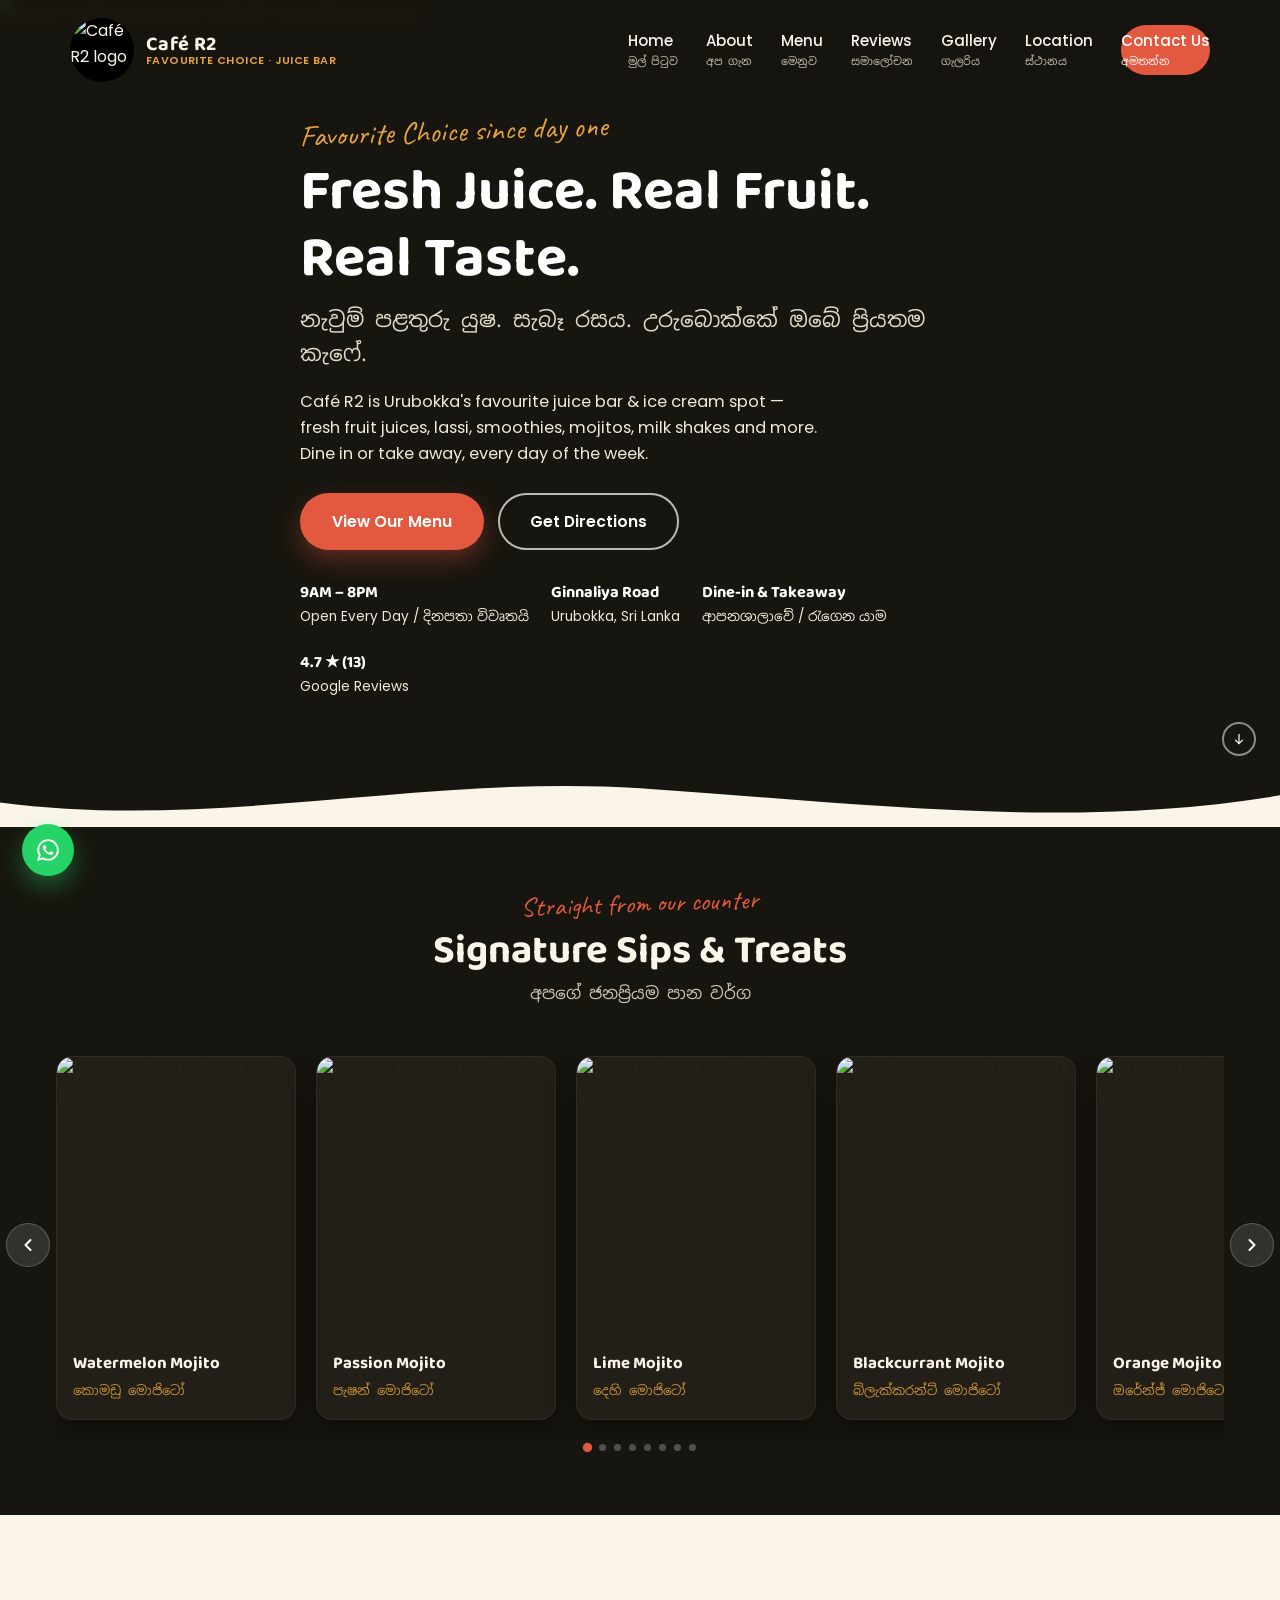
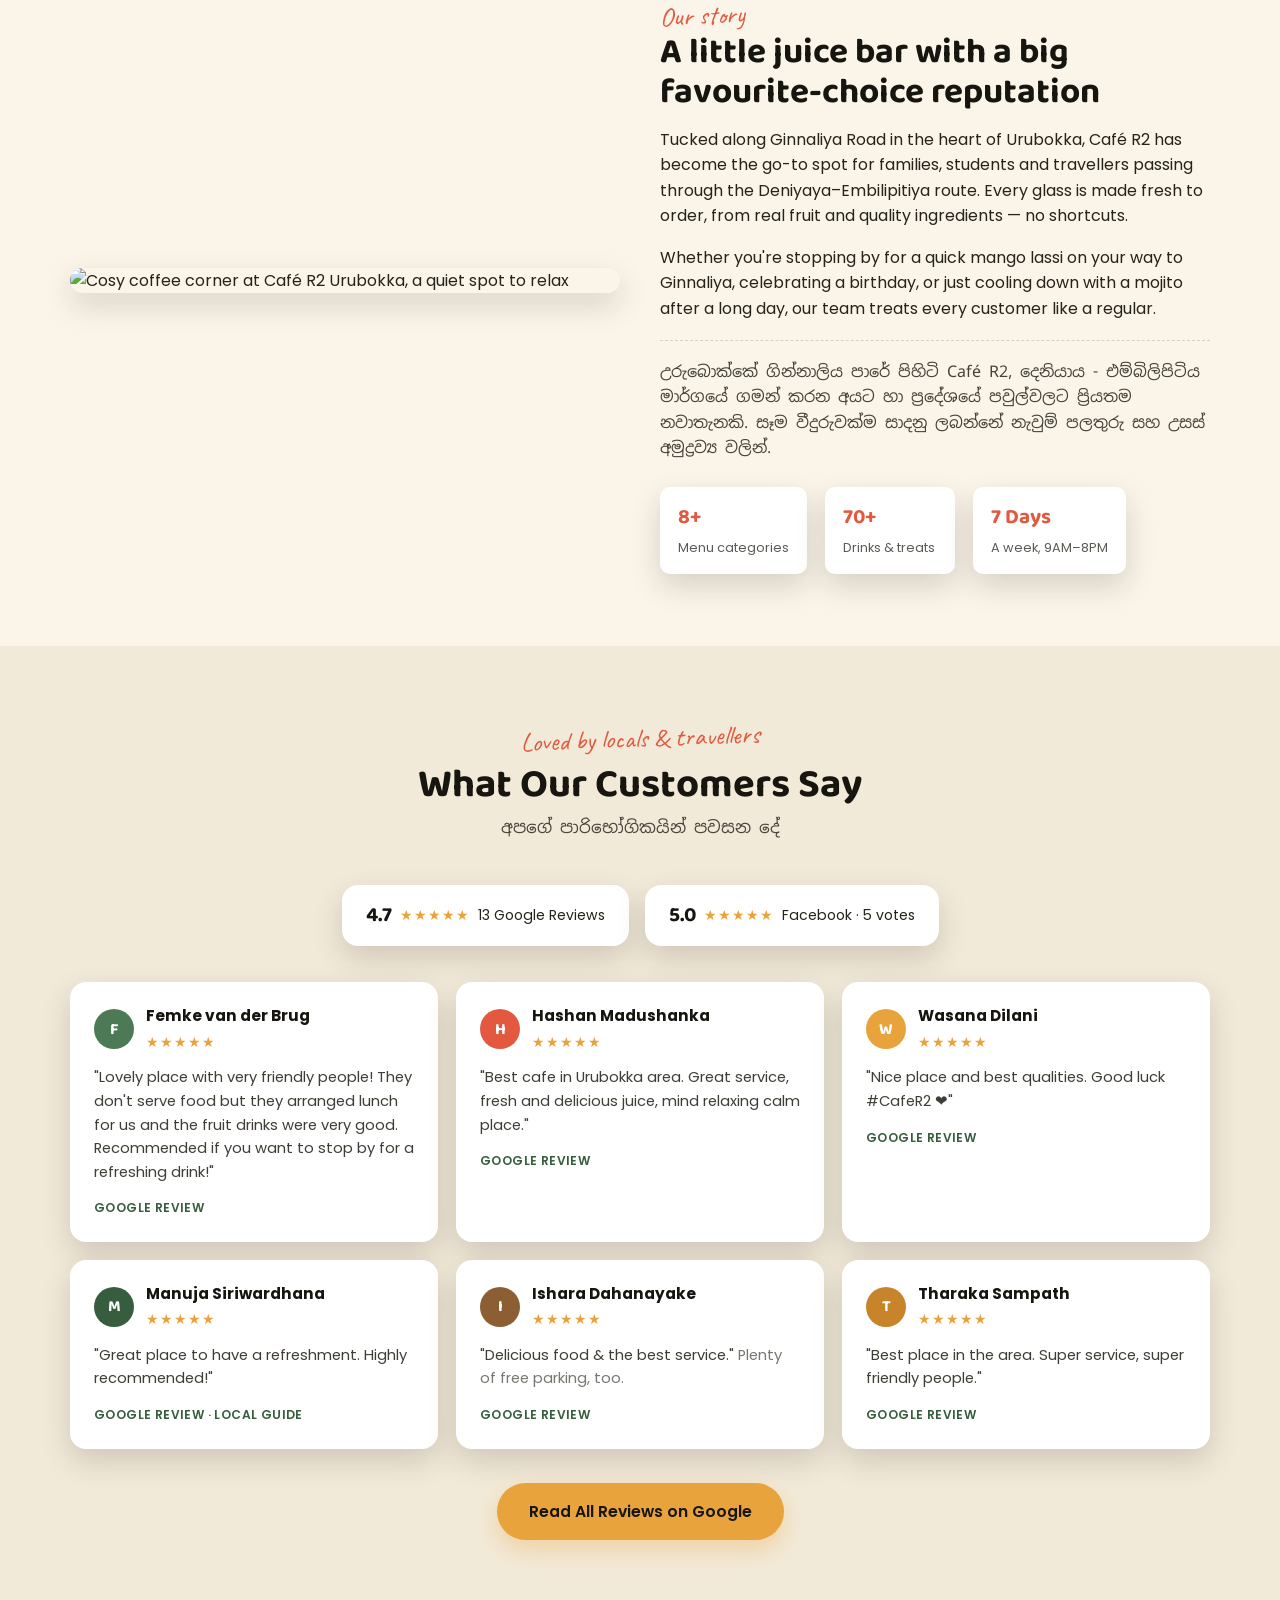
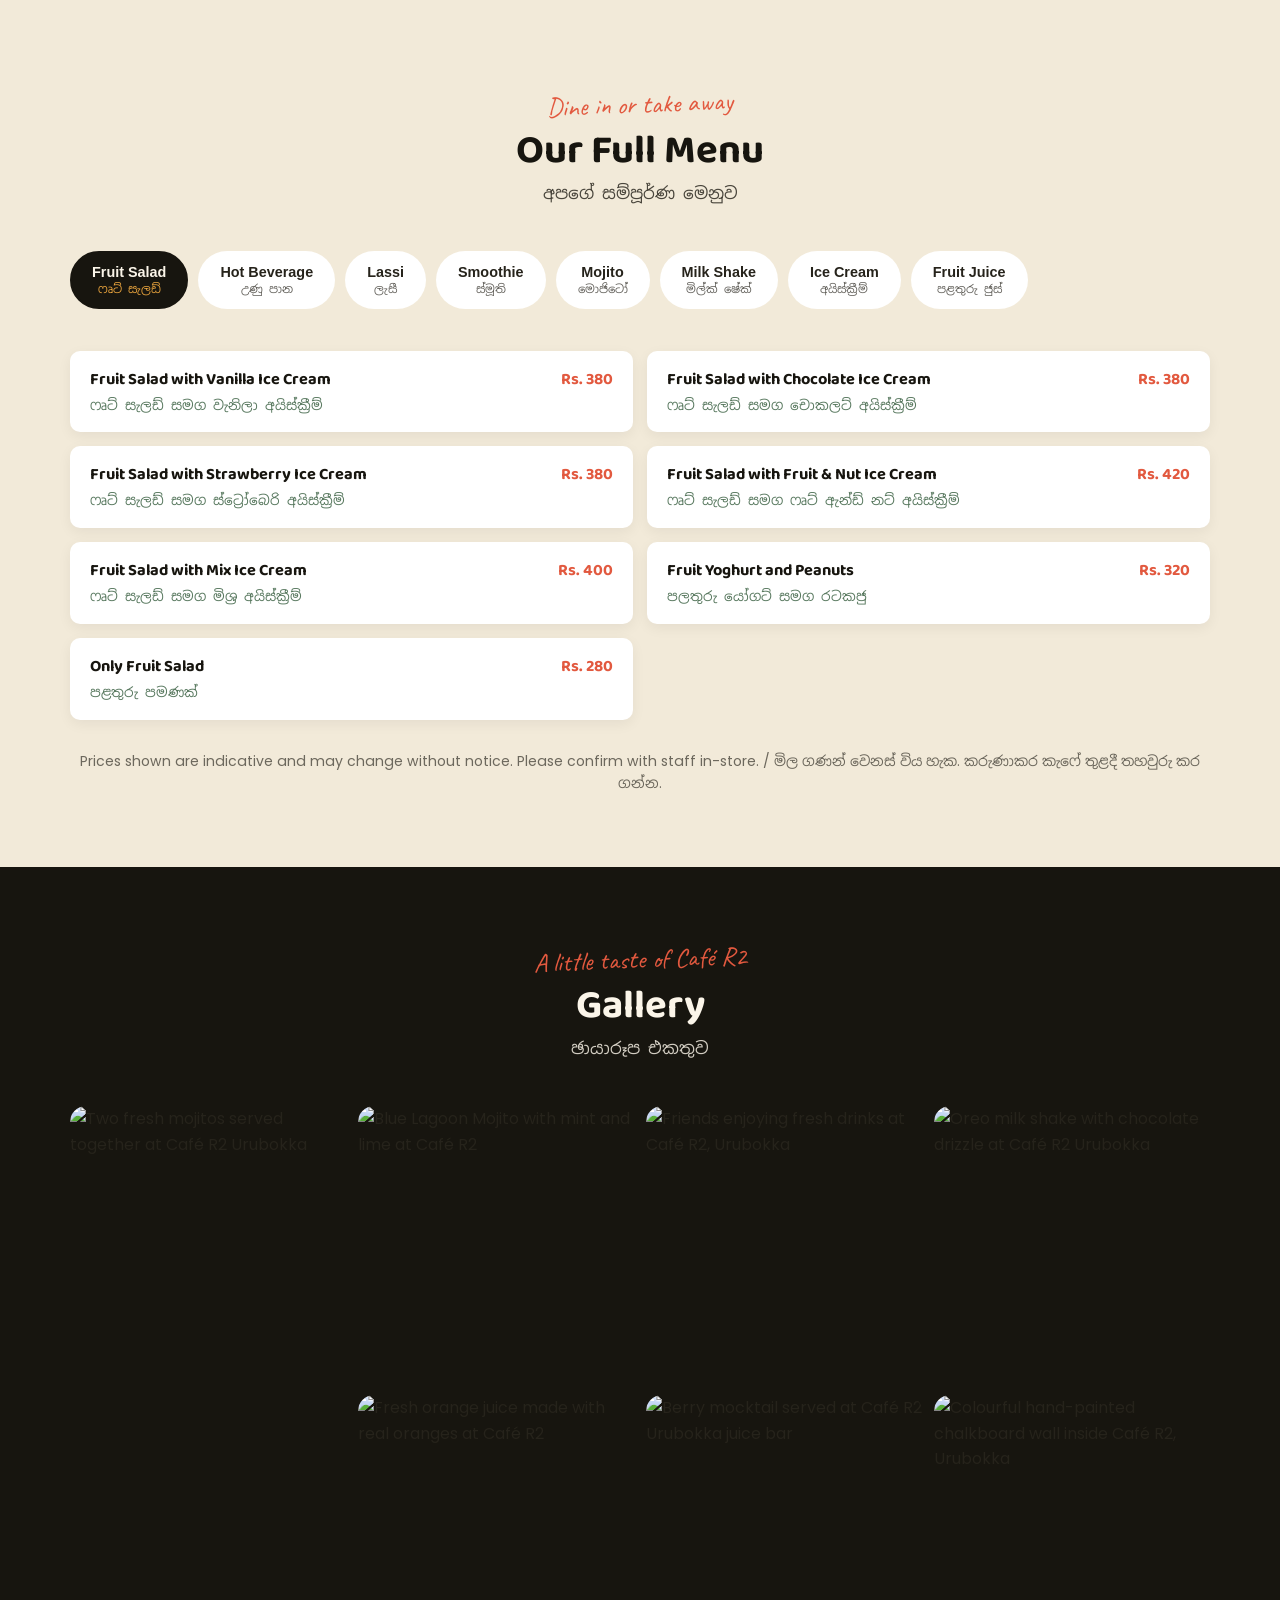
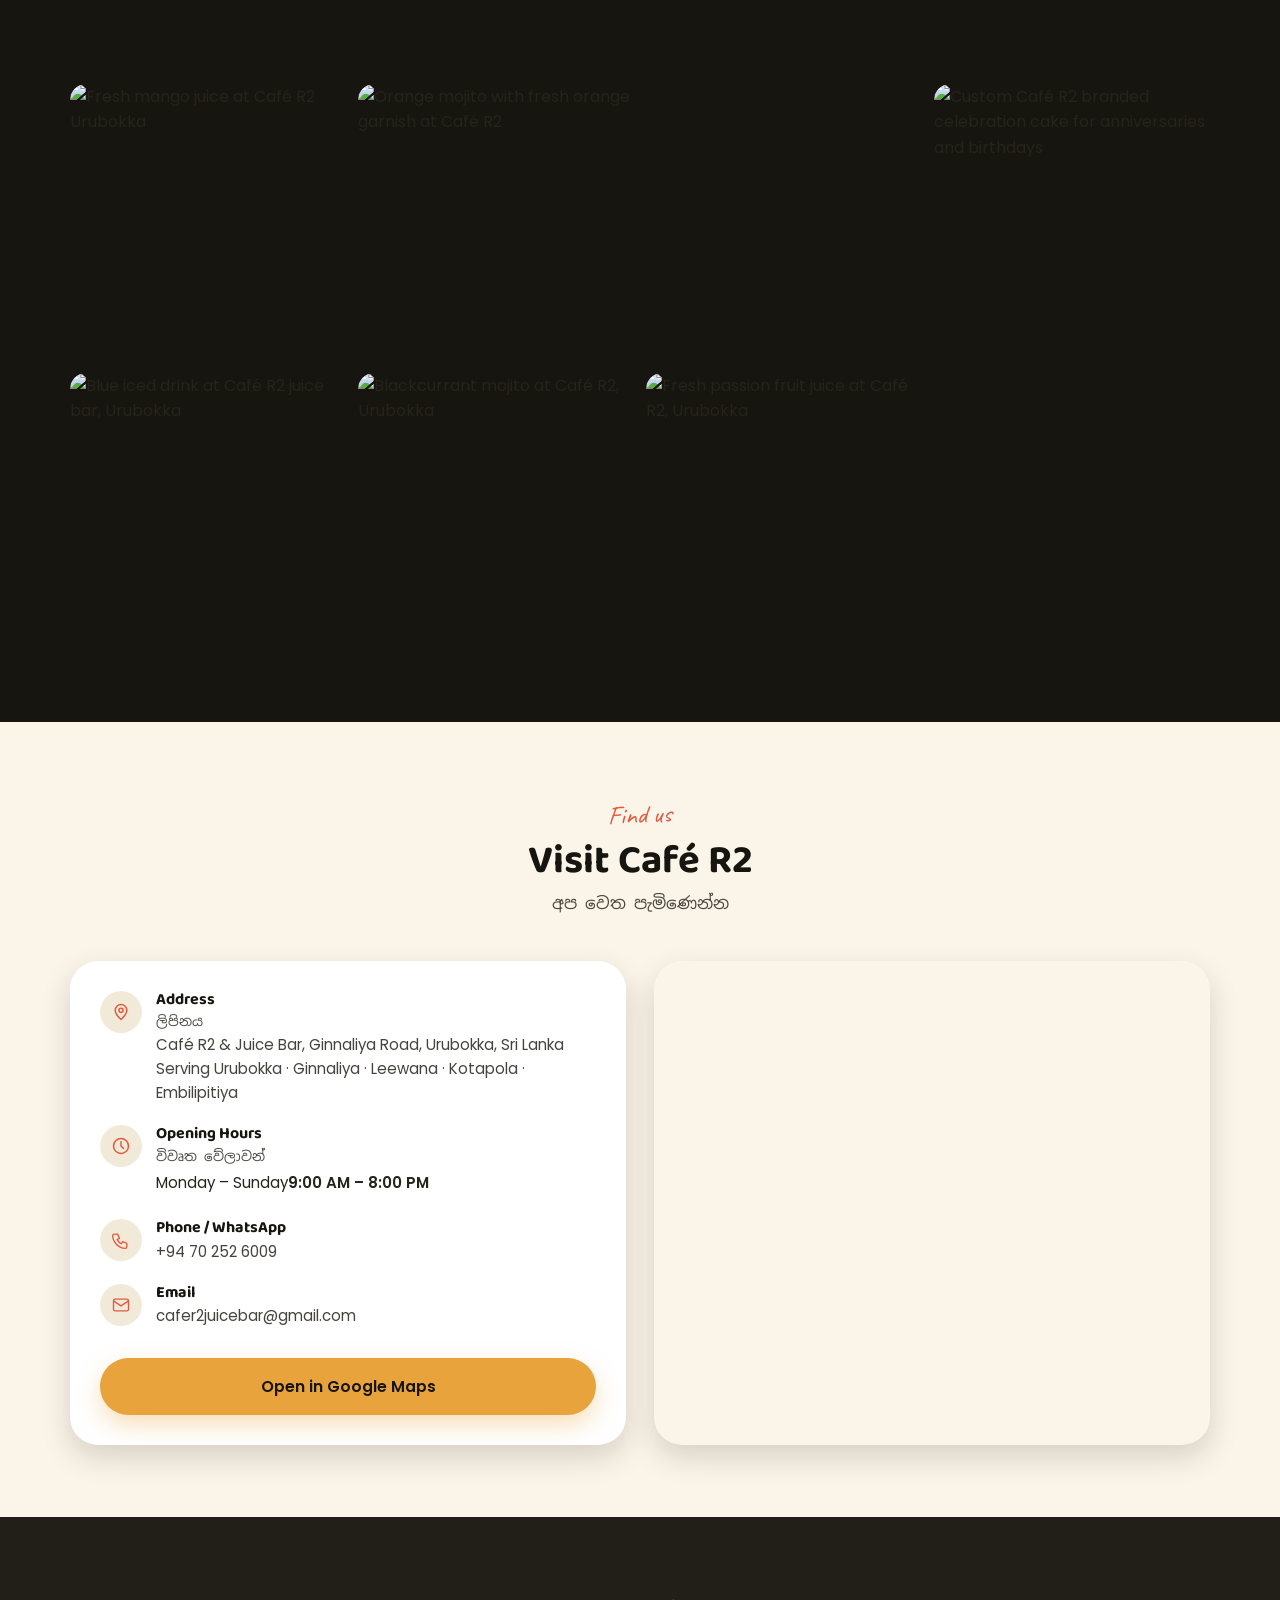
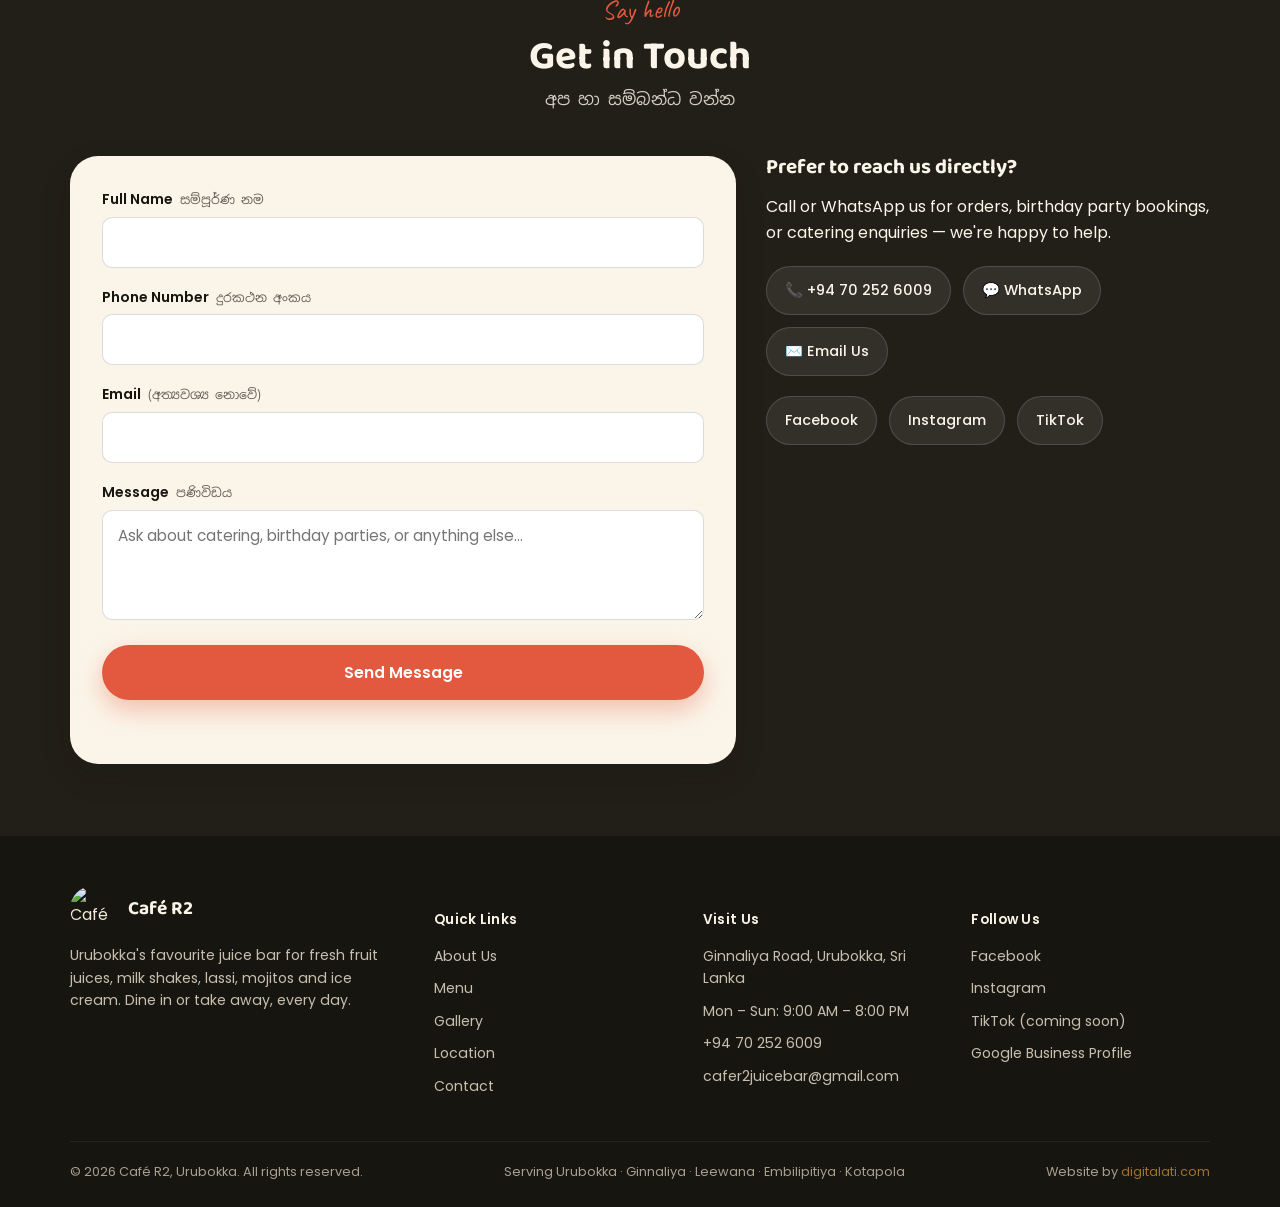
==== commit e0b53513: "Update index.html" ====
--- a/index.html
+++ b/index.html
@@ -3,16 +3,27 @@
 <head>
 <meta charset="UTF-8">
 <meta name="viewport" content="width=device-width, initial-scale=1, viewport-fit=cover">
-<title>Café R2 | Best Juice Bar &amp; Milk Shakes in Urubokka, Ginnaliya, Leewana, Embilipitiya</title>
-<meta name="description" content="Café R2 – Urubokka's favourite juice bar. Fresh fruit juices, milk shakes, lassi, mojitos, ice cream &amp; more. Dine in or take away. Serving Urubokka, Ginnaliya, Leewana, Kotapola &amp; Embilipitiya. Open daily 9AM–8PM.">
-<meta name="keywords" content="Cafe R2, Café R2 Urubokka, juice bar Urubokka, best juice bar Embilipitiya, milk shake Ginnaliya, juice bar Leewana, fruit juice Urubokka, mojito cafe Sri Lanka, ice cream Urubokka">
+<title>Café R2 – Juice Bar in Urubokka | Fresh Juice, Milk Shakes &amp; Mojitos</title>
+<meta name="description" content="Café R2 – Urubokka's favourite juice bar (4.7★, 13 reviews). Fresh fruit juices, milk shakes, lassi, mojitos &amp; ice cream. Serving Ginnaliya, Leewana &amp; Embilipitiya. Open daily 9AM–8PM.">
+<meta name="keywords" content="Cafe R2, Café R2 Urubokka, juice bar Urubokka, best juice bar Embilipitiya, milk shake Ginnaliya, juice bar Leewana, fruit juice Urubokka, mojito cafe Sri Lanka, ice cream Urubokka, juice bar near Deniyaya, juice bar Kotapola">
+<meta name="robots" content="index, follow, max-image-preview:large">
+<meta name="author" content="Café R2">
 <link rel="canonical" href="https://caferz2.lk/">
 
+<!-- Geo (hyperlocal signals for a small village business) -->
+<meta name="geo.region" content="LK-3">
+<meta name="geo.placename" content="Urubokka, Sri Lanka">
+<meta name="geo.position" content="6.244;80.618">
+<meta name="ICBM" content="6.244, 80.618">
+
 <!-- Open Graph -->
-<meta property="og:type" content="restaurant">
-<meta property="og:title" content="Café R2 — Favourite Juice Bar in Urubokka">
-<meta property="og:description" content="Fresh fruit juices, milk shakes, lassi, mojitos &amp; ice cream. Dine in or take away in Urubokka, near Ginnaliya, Leewana &amp; Embilipitiya.">
-<meta property="og:image" content="https://caferz2.lk/images/watermelon-mojito.jpg">
+<meta property="og:type" content="website">
+<meta property="og:title" content="Café R2 — Favourite Juice Bar in Urubokka, Sri Lanka">
+<meta property="og:description" content="Fresh fruit juices, milk shakes, lassi, mojitos &amp; ice cream. Dine in or take away in Urubokka, near Ginnaliya, Leewana &amp; Embilipitiya. Rated 4.7★ on Google.">
+<meta property="og:image" content="https://caferz2.lk/images/og-image.jpg">
+<meta property="og:image:width" content="1200">
+<meta property="og:image:height" content="630">
+<meta property="og:image:alt" content="Café R2 juice bar in Urubokka, Sri Lanka — fresh mojitos, milk shakes and juices">
 <meta property="og:url" content="https://caferz2.lk/">
 <meta property="og:locale" content="en_US">
 <meta property="og:locale:alternate" content="si_LK">
@@ -21,8 +32,9 @@
 <!-- Twitter -->
 <meta name="twitter:card" content="summary_large_image">
 <meta name="twitter:title" content="Café R2 — Favourite Juice Bar in Urubokka">
-<meta name="twitter:description" content="Fresh fruit juices, milk shakes, lassi, mojitos &amp; ice cream in Urubokka, Sri Lanka.">
-<meta name="twitter:image" content="https://caferz2.lk/images/watermelon-mojito.jpg">
+<meta name="twitter:description" content="Fresh fruit juices, milk shakes, lassi, mojitos &amp; ice cream in Urubokka, Sri Lanka. Rated 4.7★ on Google.">
+<meta name="twitter:image" content="https://caferz2.lk/images/og-image.jpg">
+<meta name="twitter:image:alt" content="Café R2 juice bar in Urubokka, Sri Lanka">
 
 <!-- Favicons -->
 <link rel="icon" type="image/png" sizes="32x32" href="images/favicon-32.png">
@@ -44,8 +56,11 @@
   "@type": "CafeOrCoffeeShop",
   "name": "Café R2",
   "alternateName": "Café R2 Juice Bar",
+  "description": "Urubokka's favourite juice bar serving fresh fruit juices, milk shakes, lassi, mojitos, smoothies and ice cream. Dine in or take away.",
   "image": [
+    "https://caferz2.lk/images/og-image.jpg",
     "https://caferz2.lk/images/watermelon-mojito.jpg",
+    "https://caferz2.lk/images/mojito-duo.jpg",
     "https://caferz2.lk/images/passion-mojito.jpg"
   ],
   "logo": "https://caferz2.lk/images/logo.png",
@@ -54,6 +69,7 @@
   "telephone": "+94702526009",
   "email": "cafer2juicebar@gmail.com",
   "servesCuisine": ["Juice Bar", "Beverages", "Ice Cream", "Sri Lankan"],
+  "hasMenu": "https://caferz2.lk/#menu",
   "priceRange": "Rs. 60 - Rs. 420",
   "address": {
     "@type": "PostalAddress",
@@ -81,6 +97,38 @@
     "https://www.facebook.com/profile.php?id=61553361166990",
     "https://www.instagram.com/cafer2_juice_bar",
     "https://share.google/kNQvGlVHo4Rs0RfFk"
+  ],
+  "aggregateRating": {
+    "@type": "AggregateRating",
+    "ratingValue": "4.7",
+    "bestRating": "5",
+    "reviewCount": "13"
+  },
+  "review": [
+    {
+      "@type": "Review",
+      "author": { "@type": "Person", "name": "Femke van der Brug" },
+      "reviewRating": { "@type": "Rating", "ratingValue": "5", "bestRating": "5" },
+      "reviewBody": "Lovely place with very friendly people! They don't serve food but they arranged lunch for us and the fruit drinks were very good. Recommended if you want to stop by for a refreshing drink!"
+    },
+    {
+      "@type": "Review",
+      "author": { "@type": "Person", "name": "Hashan Madushanka" },
+      "reviewRating": { "@type": "Rating", "ratingValue": "5", "bestRating": "5" },
+      "reviewBody": "Best cafe in Urubokka area. Great service, fresh and delicious juice, mind relaxing calm place."
+    },
+    {
+      "@type": "Review",
+      "author": { "@type": "Person", "name": "Manuja Siriwardhana" },
+      "reviewRating": { "@type": "Rating", "ratingValue": "5", "bestRating": "5" },
+      "reviewBody": "Great place to have a refreshment. Highly recommended!"
+    },
+    {
+      "@type": "Review",
+      "author": { "@type": "Person", "name": "Tharaka Sampath" },
+      "reviewRating": { "@type": "Rating", "ratingValue": "5", "bestRating": "5" },
+      "reviewBody": "Best place in the area. Super service, super friendly people."
+    }
   ]
 }
 </script>
@@ -101,6 +149,7 @@
     </a>
 
     <nav class="main-nav" id="main-nav" aria-label="Primary">
+      <a href="#home">Home<span class="si">මුල් පිටුව</span></a>
       <a href="#about">About<span class="si">අප ගැන</span></a>
       <a href="#menu">Menu<span class="si">මෙනුව</span></a>
       <a href="#reviews">Reviews<span class="si">සමාලෝචන</span></a>
@@ -120,8 +169,32 @@
 <!-- ===================== HERO ===================== -->
 <section class="hero" id="home">
   <div class="hero-media">
-    <img src="images/watermelon-mojito.jpg" alt="Fresh watermelon mojito served at Café R2, Urubokka juice bar" width="1100" height="1466">
-  </div>
+    <div class="hero-slide active">
+      <picture>
+        <source media="(min-width: 800px)" srcset="images/hero-wide-mojito-duo.jpg">
+        <img class="slide-full" src="images/mojito-duo.jpg" alt="Fresh mojitos served at Café R2, Urubokka juice bar" width="1600" height="900">
+      </picture>
+    </div>
+    <div class="hero-slide">
+      <picture>
+        <source media="(min-width: 800px)" srcset="images/hero-wide-passion-mojito.jpg">
+        <img class="slide-full" src="images/passion-mojito.jpg" alt="Passion mojito with fresh mint at Café R2, Urubokka" width="1600" height="900">
+      </picture>
+    </div>
+    <div class="hero-slide">
+      <picture>
+        <source media="(min-width: 800px)" srcset="images/hero-wide-blue-lagoon-mojito.jpg">
+        <img class="slide-full" src="images/blue-lagoon-mojito.jpg" alt="Blue Lagoon mojito with mint at Café R2, Urubokka" width="1600" height="900">
+      </picture>
+    </div>
+    <div class="hero-slide">
+      <picture>
+        <source media="(min-width: 800px)" srcset="images/hero-wide-fresh-orange-juice.jpg">
+        <img class="slide-full" src="images/fresh-orange-juice.jpg" alt="Fresh orange juice made to order at Café R2, Urubokka" width="1600" height="900">
+      </picture>
+    </div>
+  </div>
+  <div class="hero-scrim"></div>
   <div class="container hero-content">
     <span class="hero-tag">Favourite Choice since day one</span>
     <h1>Fresh Juice. Real Fruit.<br>Real Taste.</h1>
@@ -154,7 +227,11 @@
     <h2>Signature Sips &amp; Treats</h2>
     <span class="si">අපගේ ජනප්‍රියම පාන වර්ග</span>
   </div>
-  <div class="carousel-track">
+  <div class="carousel-wrap">
+    <button class="carousel-arrow prev" aria-label="Previous drink">
+      <svg width="20" height="20" viewBox="0 0 24 24" fill="none"><path d="M15 18l-6-6 6-6" stroke="#fff" stroke-width="2.4" stroke-linecap="round" stroke-linejoin="round"/></svg>
+    </button>
+    <div class="carousel-track" id="sips-track">
         <div class="carousel-card">
           <div class="photo"><img src="images/watermelon-mojito.jpg" alt="Watermelon Mojito at Café R2 Urubokka" loading="lazy" width="480" height="640"></div>
           <div class="cap"><strong>Watermelon Mojito</strong><span class="si">කොමඩු මොජිටෝ</span></div>
@@ -187,7 +264,12 @@
           <div class="photo"><img src="images/ice-coffee.jpg" alt="Ice Coffee at Café R2 Urubokka" loading="lazy" width="480" height="640"></div>
           <div class="cap"><strong>Ice Coffee</strong><span class="si">අයිස් කෝපි</span></div>
         </div>
-  </div>
+    </div>
+    <button class="carousel-arrow next" aria-label="Next drink">
+      <svg width="20" height="20" viewBox="0 0 24 24" fill="none"><path d="M9 18l6-6-6-6" stroke="#fff" stroke-width="2.4" stroke-linecap="round" stroke-linejoin="round"/></svg>
+    </button>
+  </div>
+  <div class="carousel-dots" id="sips-dots" aria-hidden="true"></div>
 </section>
 
 <!-- ===================== ABOUT ===================== -->
@@ -653,18 +735,29 @@
       <h2>Gallery</h2>
       <span class="si">ඡායාරූප එකතුව</span>
     </div>
-    <div class="gallery-grid">
-      <img class="tall" src="images/mojito-duo.jpg" alt="Two fresh mojitos served together at Café R2 Urubokka" loading="lazy">
-      <img src="images/blue-lagoon-mojito.jpg" alt="Blue Lagoon Mojito with mint and lime at Café R2" loading="lazy">
-      <img src="images/oreo-milkshake.jpg" alt="Oreo milk shake with chocolate drizzle at Café R2 Urubokka" loading="lazy">
-      <img src="images/fresh-orange-juice.jpg" alt="Fresh orange juice made with real oranges at Café R2" loading="lazy">
-      <img class="tall" src="images/red-mocktail.jpg" alt="Berry mocktail served at Café R2 Urubokka juice bar" loading="lazy">
-      <img src="images/mango-juice.jpg" alt="Fresh mango juice at Café R2 Urubokka" loading="lazy">
-      <img src="images/orange-cocktail.jpg" alt="Orange mojito with fresh orange garnish at Café R2" loading="lazy">
-      <img src="images/cafe-r2-iced-drink.jpg" alt="Blue iced drink at Café R2 juice bar, Urubokka" loading="lazy">
+    <div class="gallery-grid" id="gallery-grid">
+      <figure class="tall"><img src="images/mojito-duo.jpg" alt="Two fresh mojitos served together at Café R2 Urubokka" loading="lazy"></figure>
+      <figure><img src="images/blue-lagoon-mojito.jpg" alt="Blue Lagoon Mojito with mint and lime at Café R2" loading="lazy"></figure>
+      <figure><img src="images/friends-at-cafe.jpg" alt="Friends enjoying fresh drinks at Café R2, Urubokka" loading="lazy"></figure>
+      <figure><img src="images/oreo-milkshake.jpg" alt="Oreo milk shake with chocolate drizzle at Café R2 Urubokka" loading="lazy"></figure>
+      <figure><img src="images/fresh-orange-juice.jpg" alt="Fresh orange juice made with real oranges at Café R2" loading="lazy"></figure>
+      <figure class="tall"><img src="images/red-mocktail.jpg" alt="Berry mocktail served at Café R2 Urubokka juice bar" loading="lazy"></figure>
+      <figure><img src="images/interior-chalkboard-wall.jpg" alt="Colourful hand-painted chalkboard wall inside Café R2, Urubokka" loading="lazy"></figure>
+      <figure><img src="images/mango-juice.jpg" alt="Fresh mango juice at Café R2 Urubokka" loading="lazy"></figure>
+      <figure><img src="images/orange-cocktail.jpg" alt="Orange mojito with fresh orange garnish at Café R2" loading="lazy"></figure>
+      <figure class="tall"><img src="images/anniversary-cake.jpg" alt="Custom Café R2 branded celebration cake for anniversaries and birthdays" loading="lazy"></figure>
+      <figure><img src="images/cafe-r2-iced-drink.jpg" alt="Blue iced drink at Café R2 juice bar, Urubokka" loading="lazy"></figure>
+      <figure><img src="images/blackcurrant-mojito.jpg" alt="Blackcurrant mojito at Café R2, Urubokka" loading="lazy"></figure>
+      <figure><img src="images/passion-fruit-juice.jpg" alt="Fresh passion fruit juice at Café R2, Urubokka" loading="lazy"></figure>
     </div>
   </div>
 </section>
+
+<!-- Lightbox -->
+<div class="lightbox" id="lightbox" aria-hidden="true">
+  <button class="lightbox-close" aria-label="Close">&times;</button>
+  <img id="lightbox-img" src="" alt="">
+</div>
 
 <!-- ===================== LOCATION ===================== -->
 <section class="section location-section" id="location">
@@ -740,7 +833,7 @@
       <span class="si">අප හා සම්බන්ධ වන්න</span>
     </div>
     <div class="contact-grid">
-      <form class="contact-form" id="contact-form" method="POST" action="https://formspree.io/f/xrpbqajb" novalidate>
+      <form class="contact-form" id="contact-form" method="POST" action="https://formspree.io/f/REPLACE_WITH_YOUR_FORM_ID" novalidate>
         <div class="form-row">
           <label for="name">Full Name <span class="si">සම්පූර්ණ නම</span></label>
           <input type="text" id="name" name="name" autocomplete="name" required>
--- a/css/style.css
+++ b/css/style.css
@@ -27,7 +27,7 @@
   --radius-md: 16px;
   --radius-sm: 10px;
   --shadow-soft: 0 12px 30px rgba(23, 21, 15, 0.16);
-  --header-h: 84px;
+  --header-h: 96px;
 }
 
 * { box-sizing: border-box; }
@@ -161,16 +161,16 @@
 }
 
 .brand img {
-  height: 52px;
-  width: 52px;
+  height: 64px;
+  width: 64px;
   border-radius: 50%;
   transition: height 0.25s ease, width 0.25s ease;
   background: #000;
 }
 
 .site-header.scrolled .brand img {
-  height: 38px;
-  width: 38px;
+  height: 46px;
+  width: 46px;
 }
 
 .brand-text {
@@ -230,17 +230,31 @@
 .nav-toggle {
   display: none;
   flex-direction: column;
+  justify-content: center;
   gap: 5px;
   background: none;
   border: none;
   cursor: pointer;
   padding: 8px;
+  width: 42px;
+  height: 42px;
+  position: relative;
+  z-index: 600;
 }
 .nav-toggle span {
   width: 26px; height: 2.5px;
   background: var(--cream);
   border-radius: 2px;
-  transition: transform 0.25s ease, opacity 0.25s ease;
+  transition: transform 0.25s ease, opacity 0.2s ease;
+}
+.nav-toggle.open span:nth-child(1) {
+  transform: translateY(7.5px) rotate(45deg);
+}
+.nav-toggle.open span:nth-child(2) {
+  opacity: 0;
+}
+.nav-toggle.open span:nth-child(3) {
+  transform: translateY(-7.5px) rotate(-45deg);
 }
 
 /* ---------------- Hero ---------------- */
@@ -254,22 +268,65 @@
   overflow: hidden;
 }
 
+/* On larger screens we cap the hero's height rather than letting it fill
+   100% of viewport height — a shorter, wider box needs a less severe crop
+   of the (portrait-shot) source photos, and still reads as full-bleed. */
+@media (min-width: 900px) {
+  .hero { min-height: 640px; height: 86vh; max-height: 800px; }
+}
+
 .hero-media {
   position: absolute;
-  inset: 0;
+  top: 0; right: 0; bottom: 0; left: 0;
+  z-index: -2;
+  overflow: hidden;
+  background: var(--charcoal);
+}
+
+.hero-slide {
+  position: absolute;
+  top: 0; right: 0; bottom: 0; left: 0;
+  opacity: 0;
+  transition: opacity 1.8s ease;
+  overflow: hidden;
+}
+.hero-slide.active { opacity: 1; z-index: 1; }
+
+.hero-slide picture,
+.slide-full {
+  display: block;
+  width: 100%;
+  height: 100%;
+}
+
+.slide-full {
+  object-fit: cover;
+  /* Anchor a little above center so the drink/garnish stays framed on both
+     the tall mobile crop and the wide desktop crop. */
+  object-position: center 32%;
+  animation: kenburnsFull 12s ease-in-out infinite alternate;
+}
+
+.hero-slide:nth-child(even) .slide-full {
+  animation-direction: alternate-reverse;
+}
+
+/* Only the visible slide needs its Ken Burns animation running. */
+.hero-slide:not(.active) .slide-full {
+  animation-play-state: paused;
+}
+
+@keyframes kenburnsFull {
+  0% { transform: scale(1) translate(0, 0); }
+  100% { transform: scale(1.1) translate(-1.5%, -1%); }
+}
+
+.hero-scrim {
+  position: absolute;
+  top: 0; right: 0; bottom: 0; left: 0;
   z-index: -1;
-}
-
-.hero-media img {
-  width: 100%; height: 100%;
-  object-fit: cover;
-  object-position: center 30%;
-}
-
-.hero-media::after {
-  content: "";
-  position: absolute; inset: 0;
-  background: linear-gradient(180deg, rgba(23,21,15,0.55) 0%, rgba(23,21,15,0.35) 35%, rgba(23,21,15,0.92) 100%);
+  background: linear-gradient(180deg, rgba(23,21,15,0.5) 0%, rgba(23,21,15,0.3) 35%, rgba(23,21,15,0.94) 100%);
+  pointer-events: none;
 }
 
 .hero-content {
@@ -366,6 +423,30 @@
 .carousel-section .section-head .si { color: var(--cream); }
 .carousel-section .section-head .si { color: var(--cream-dim); }
 
+.carousel-wrap {
+  position: relative;
+  display: flex;
+  align-items: center;
+}
+
+.carousel-arrow {
+  flex: 0 0 auto;
+  width: 44px; height: 44px;
+  border-radius: 50%;
+  background: rgba(255,255,255,0.12);
+  border: 1px solid rgba(255,255,255,0.2);
+  display: none;
+  align-items: center;
+  justify-content: center;
+  cursor: pointer;
+  z-index: 5;
+  transition: background 0.2s ease, transform 0.15s ease;
+  margin: 0 6px;
+}
+.carousel-arrow:hover { background: rgba(255,255,255,0.22); }
+.carousel-arrow:active { transform: scale(0.94); }
+.carousel-arrow.prev svg, .carousel-arrow.next svg { display: block; }
+
 .carousel-track {
   display: flex;
   gap: 20px;
@@ -373,8 +454,31 @@
   scroll-snap-type: x mandatory;
   padding: 6px 20px 20px;
   scrollbar-width: none;
+  flex: 1 1 auto;
 }
 .carousel-track::-webkit-scrollbar { display: none; }
+
+.carousel-dots {
+  display: flex;
+  justify-content: center;
+  gap: 8px;
+  margin-top: 4px;
+}
+.carousel-dots .dot {
+  width: 7px; height: 7px;
+  border-radius: 50%;
+  background: rgba(255,255,255,0.25);
+  transition: background 0.25s ease, transform 0.25s ease;
+  cursor: pointer;
+}
+.carousel-dots .dot.active {
+  background: var(--coral);
+  transform: scale(1.35);
+}
+
+@media (min-width: 900px) {
+  .carousel-arrow { display: flex; }
+}
 
 .carousel-card {
   flex: 0 0 auto;
@@ -598,15 +702,68 @@
 .gallery-grid {
   display: grid;
   grid-template-columns: repeat(2, 1fr);
+  grid-auto-flow: dense;
   gap: 12px;
+}
+.gallery-grid figure {
+  margin: 0;
+  overflow: hidden;
+  border-radius: var(--radius-md);
+  cursor: zoom-in;
+  opacity: 0;
+  transform: translateY(24px);
+  transition: opacity 0.7s ease, transform 0.7s ease;
+}
+.gallery-grid figure.in-view {
+  opacity: 1;
+  transform: translateY(0);
 }
 .gallery-grid img {
   width: 100%; height: 100%;
   object-fit: cover;
-  border-radius: var(--radius-md);
   aspect-ratio: 1 / 1;
-}
-.gallery-grid .tall { grid-row: span 2; aspect-ratio: 1 / 2.05; }
+  display: block;
+  transition: transform 0.6s ease, filter 0.6s ease;
+}
+.gallery-grid figure:hover img {
+  transform: scale(1.08);
+  filter: brightness(1.05) saturate(1.1);
+}
+
+.lightbox {
+  position: fixed;
+  inset: 0;
+  background: rgba(10,9,6,0.92);
+  display: flex;
+  align-items: center;
+  justify-content: center;
+  z-index: 2000;
+  opacity: 0;
+  pointer-events: none;
+  transition: opacity 0.25s ease;
+  padding: 30px;
+}
+.lightbox.open { opacity: 1; pointer-events: auto; }
+.lightbox img {
+  max-width: min(92vw, 1100px);
+  max-height: 88vh;
+  border-radius: 12px;
+  box-shadow: 0 30px 60px rgba(0,0,0,0.5);
+}
+.lightbox-close {
+  position: absolute;
+  top: 20px; right: 26px;
+  background: rgba(255,255,255,0.12);
+  border: 1px solid rgba(255,255,255,0.25);
+  color: #fff;
+  width: 44px; height: 44px;
+  border-radius: 50%;
+  font-size: 1.6rem;
+  line-height: 1;
+  cursor: pointer;
+}
+.gallery-grid figure.tall { grid-row: span 2; }
+.gallery-grid figure.tall img { aspect-ratio: 1 / 2.05; }
 
 /* ---------------- Location ---------------- */
 .location-section { background: var(--cream); }
@@ -845,6 +1002,8 @@
   html { scroll-behavior: auto; }
   .scroll-cue { animation: none; }
   .carousel-card img { transition: none; }
+  .slide-full { animation: none; }
+  .hero-slide { transition: opacity 0.4s ease; }
 }
 
 :focus-visible {
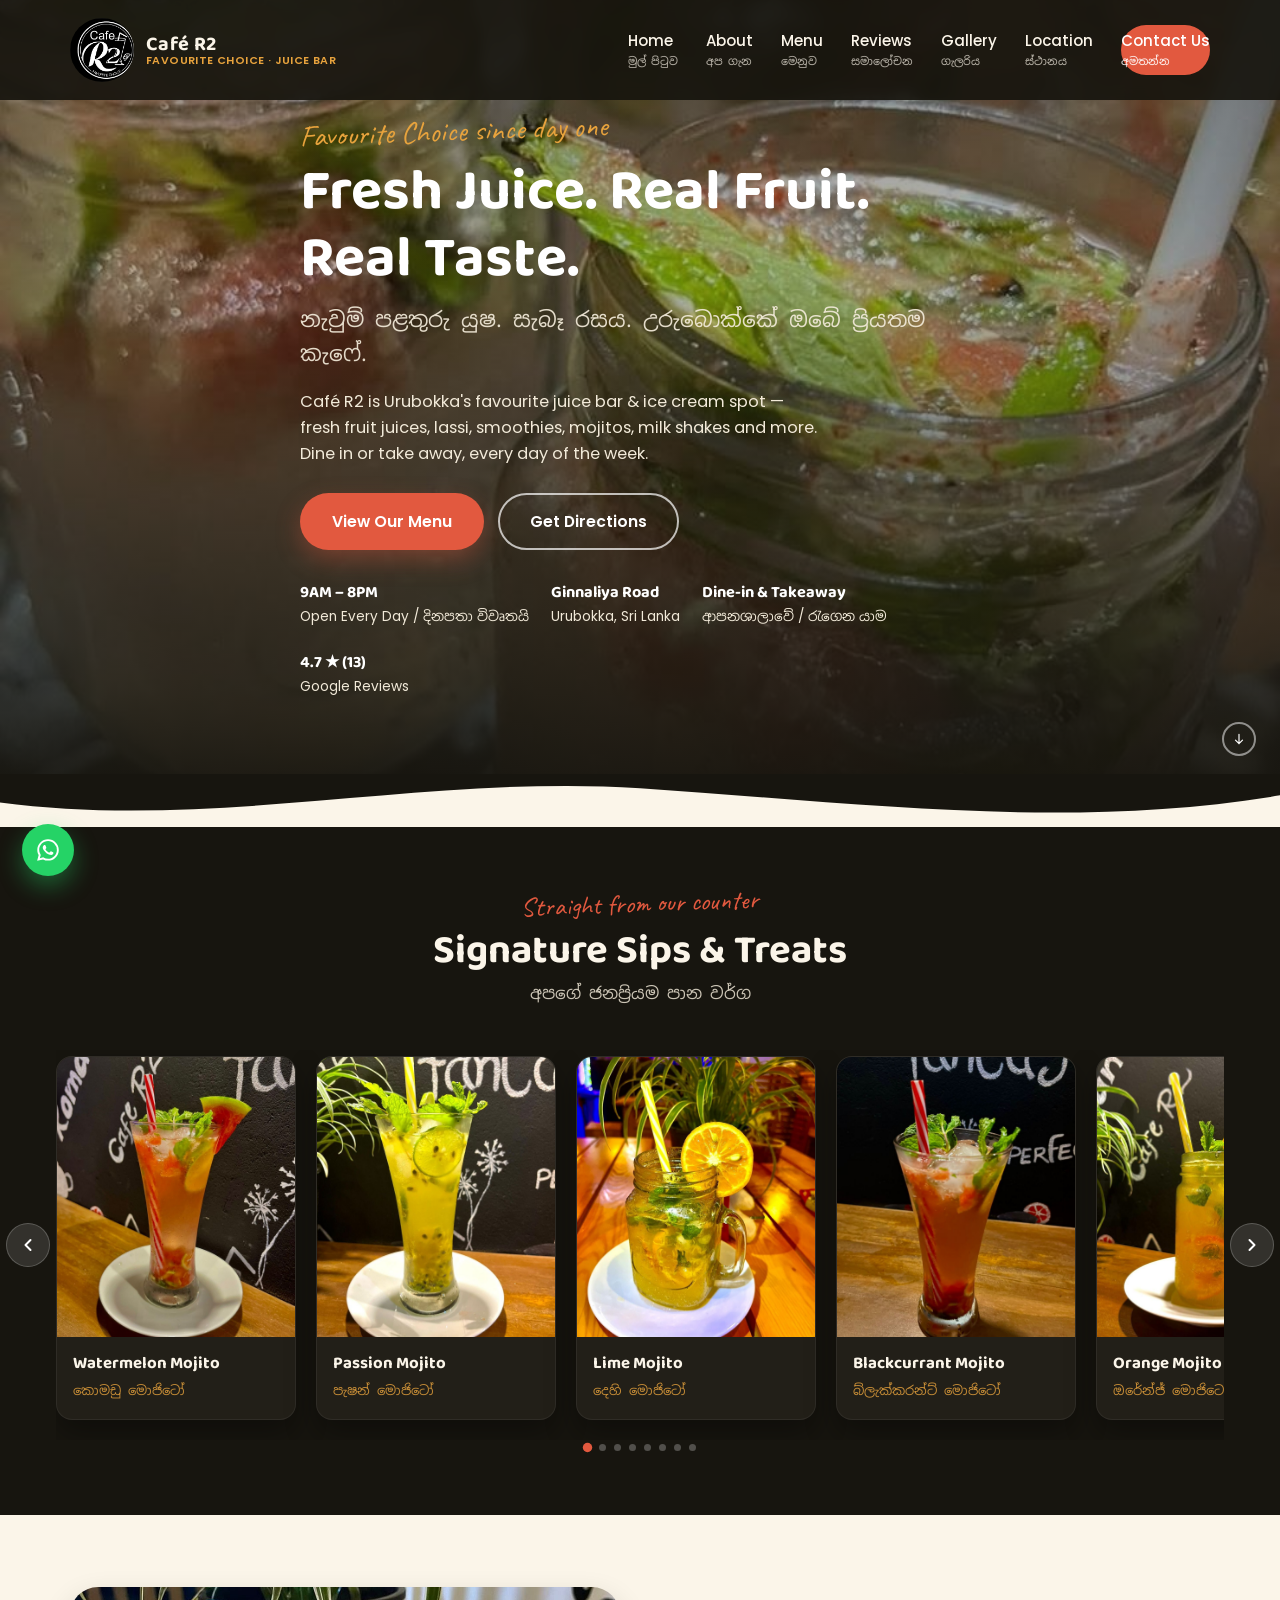
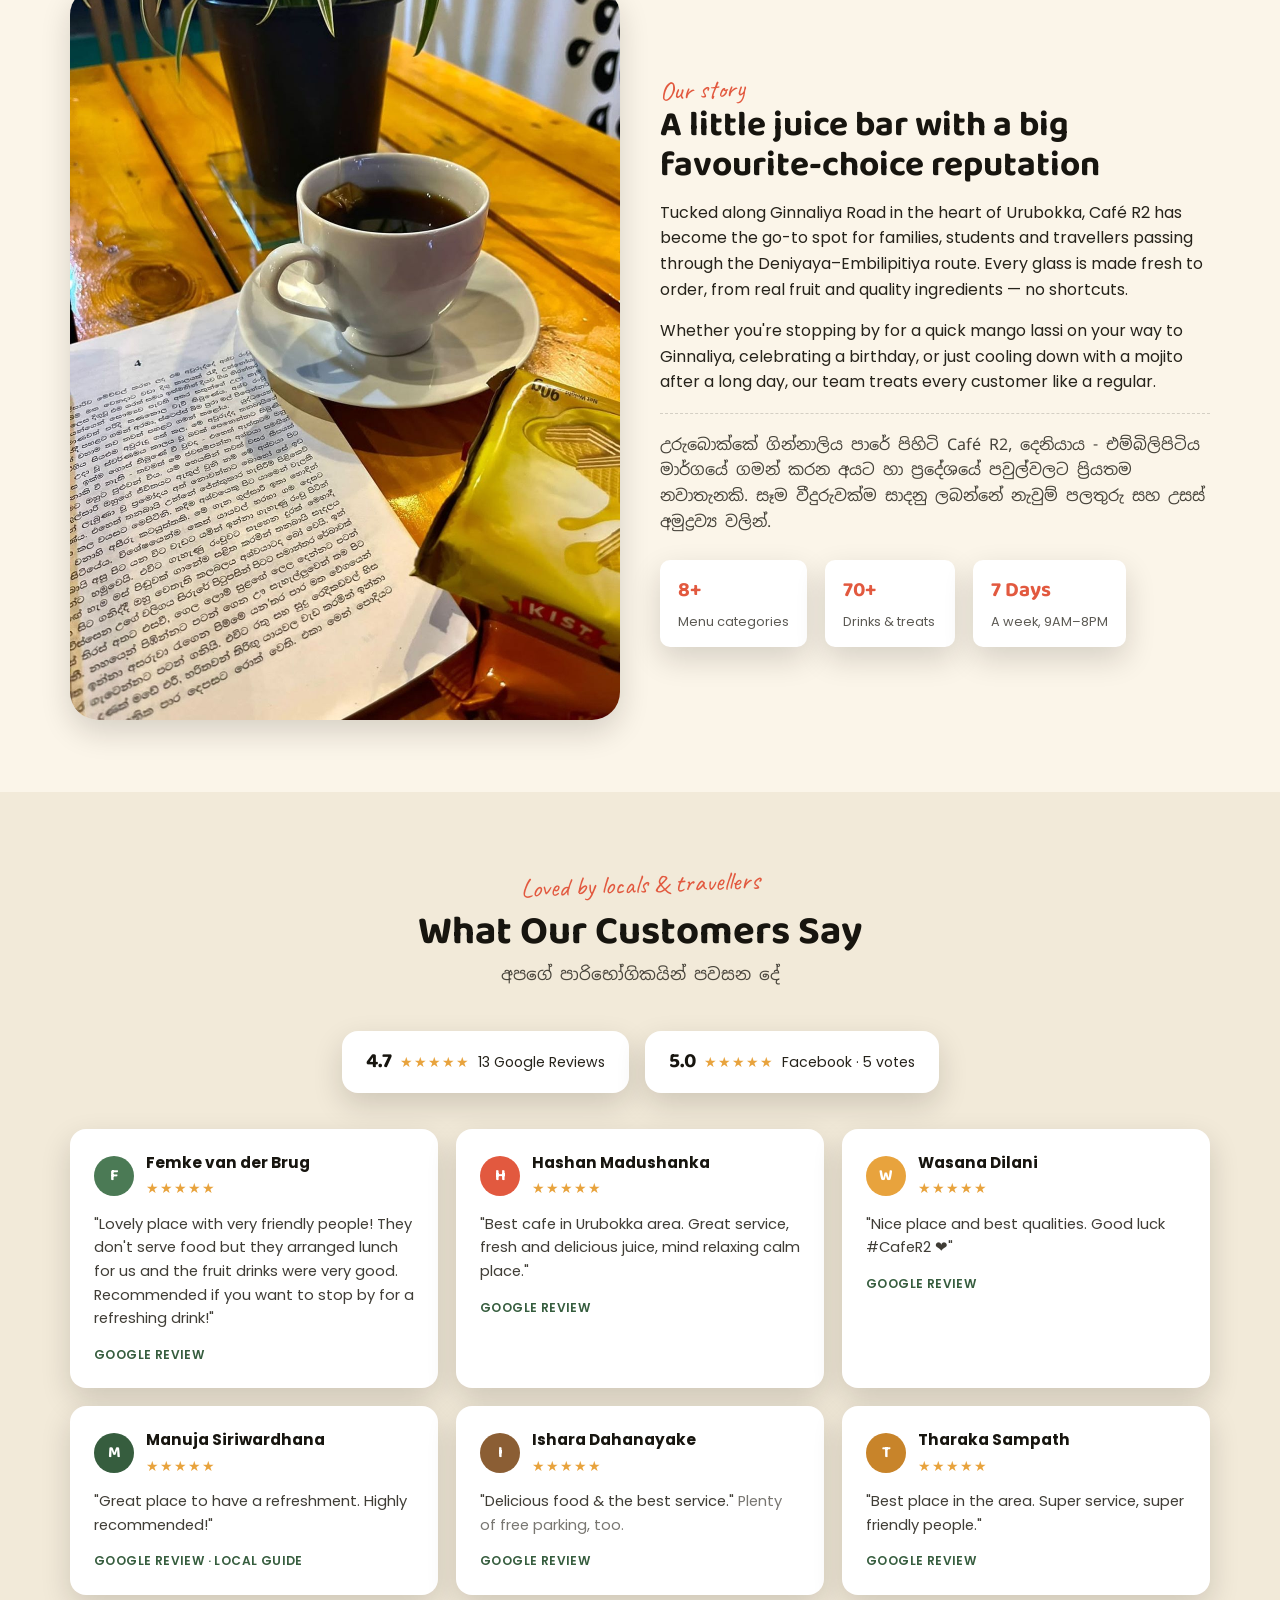
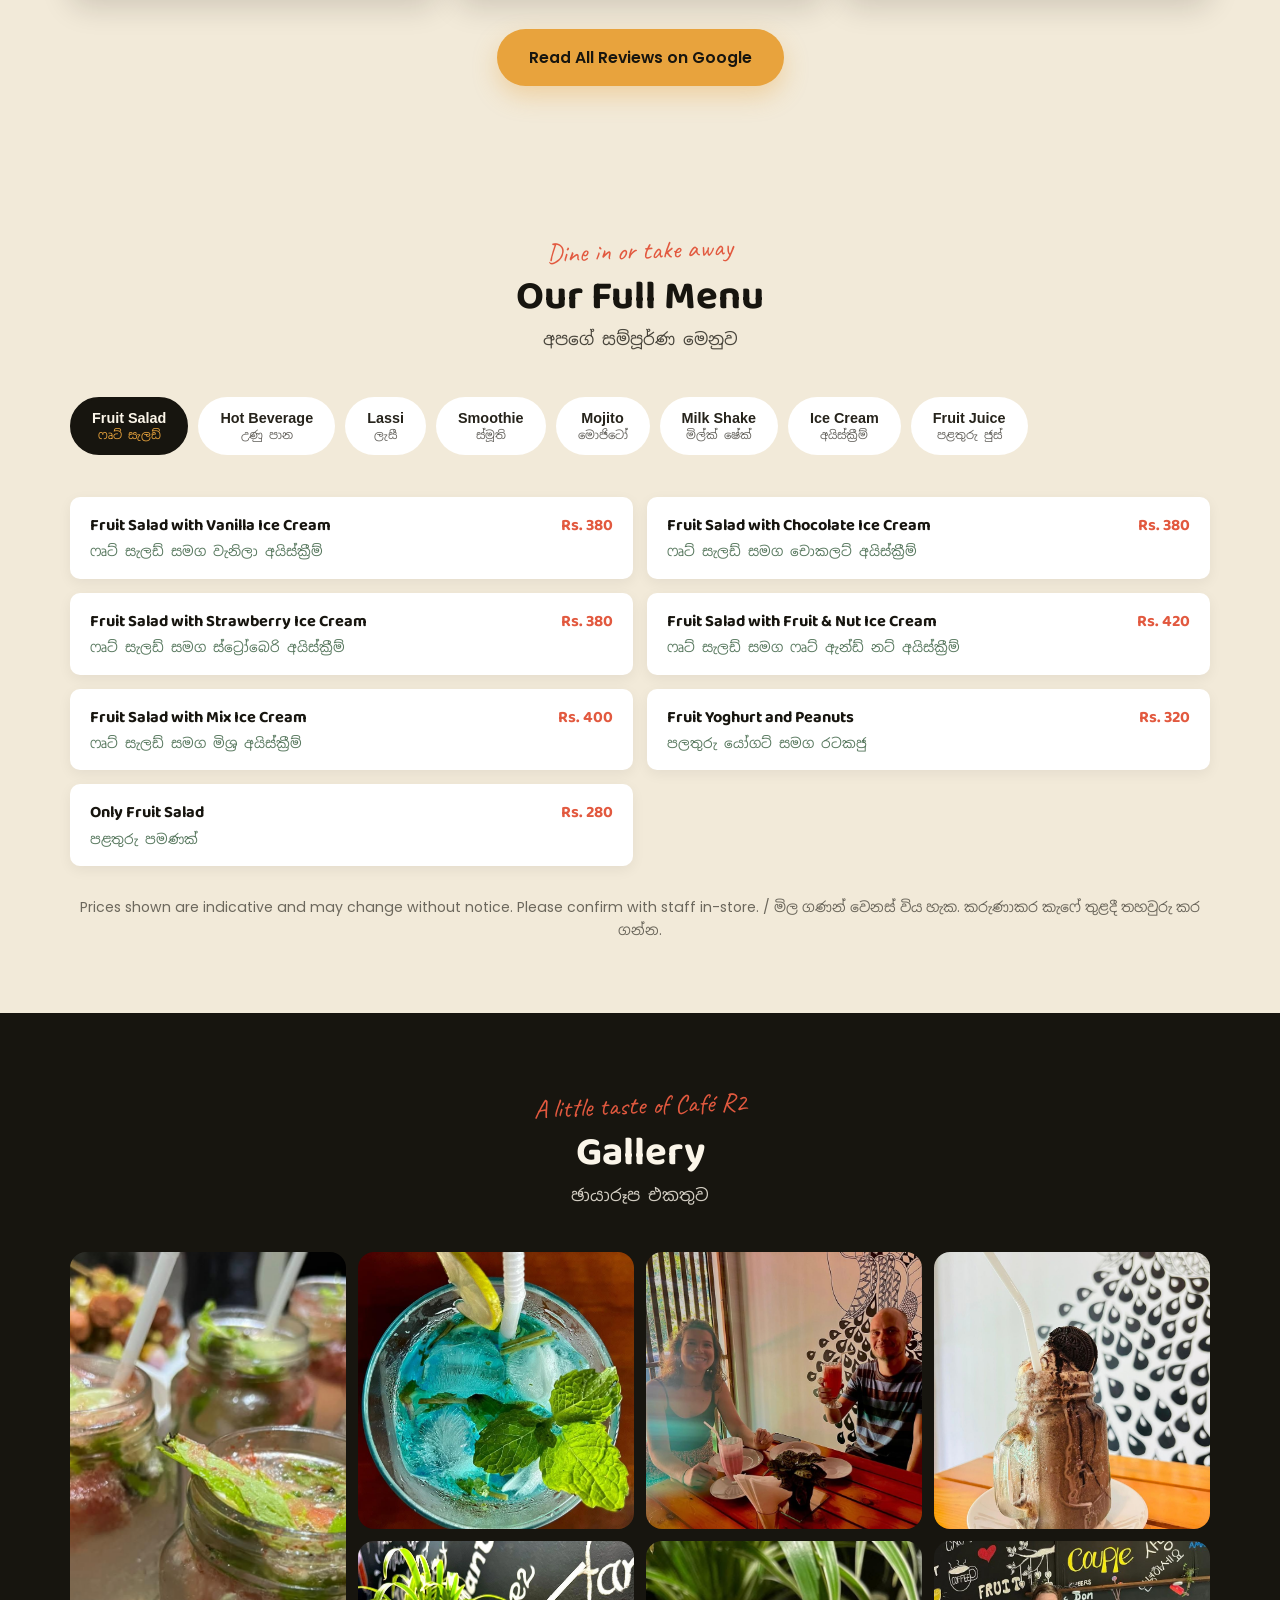
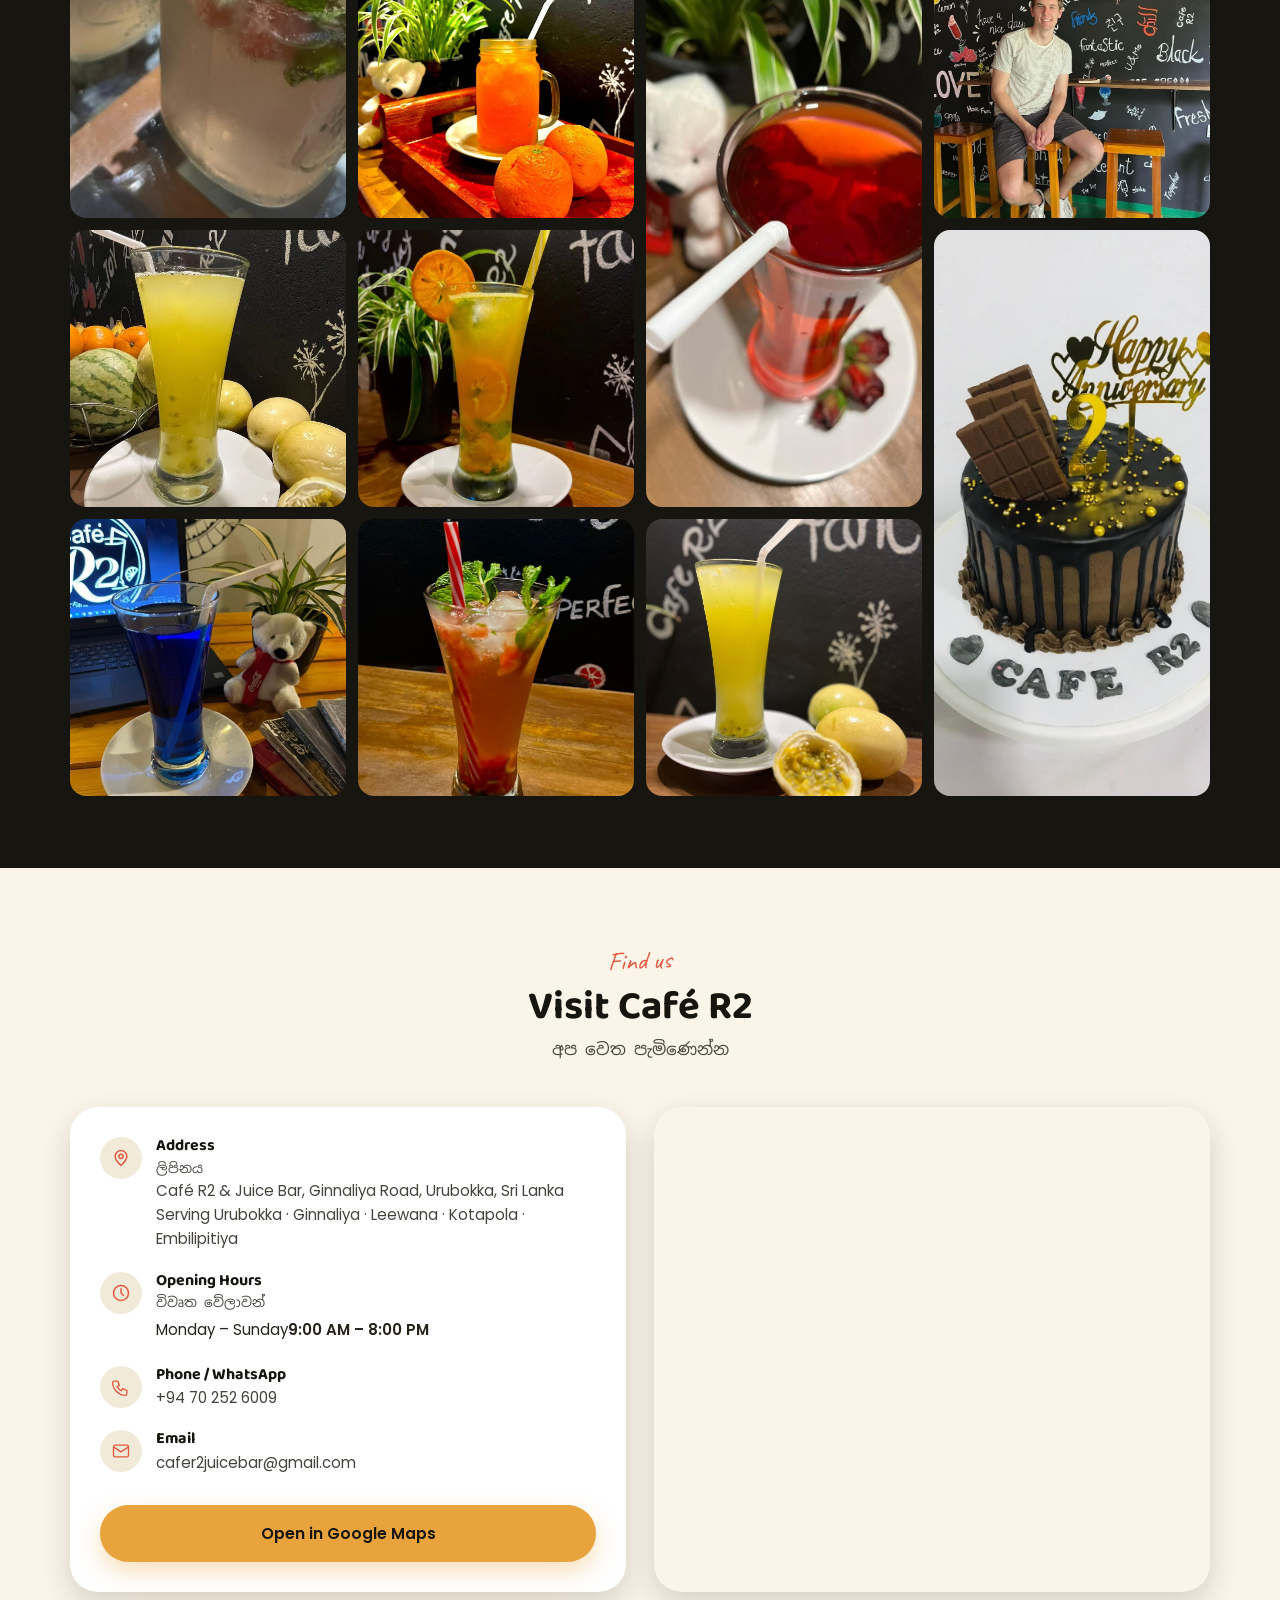
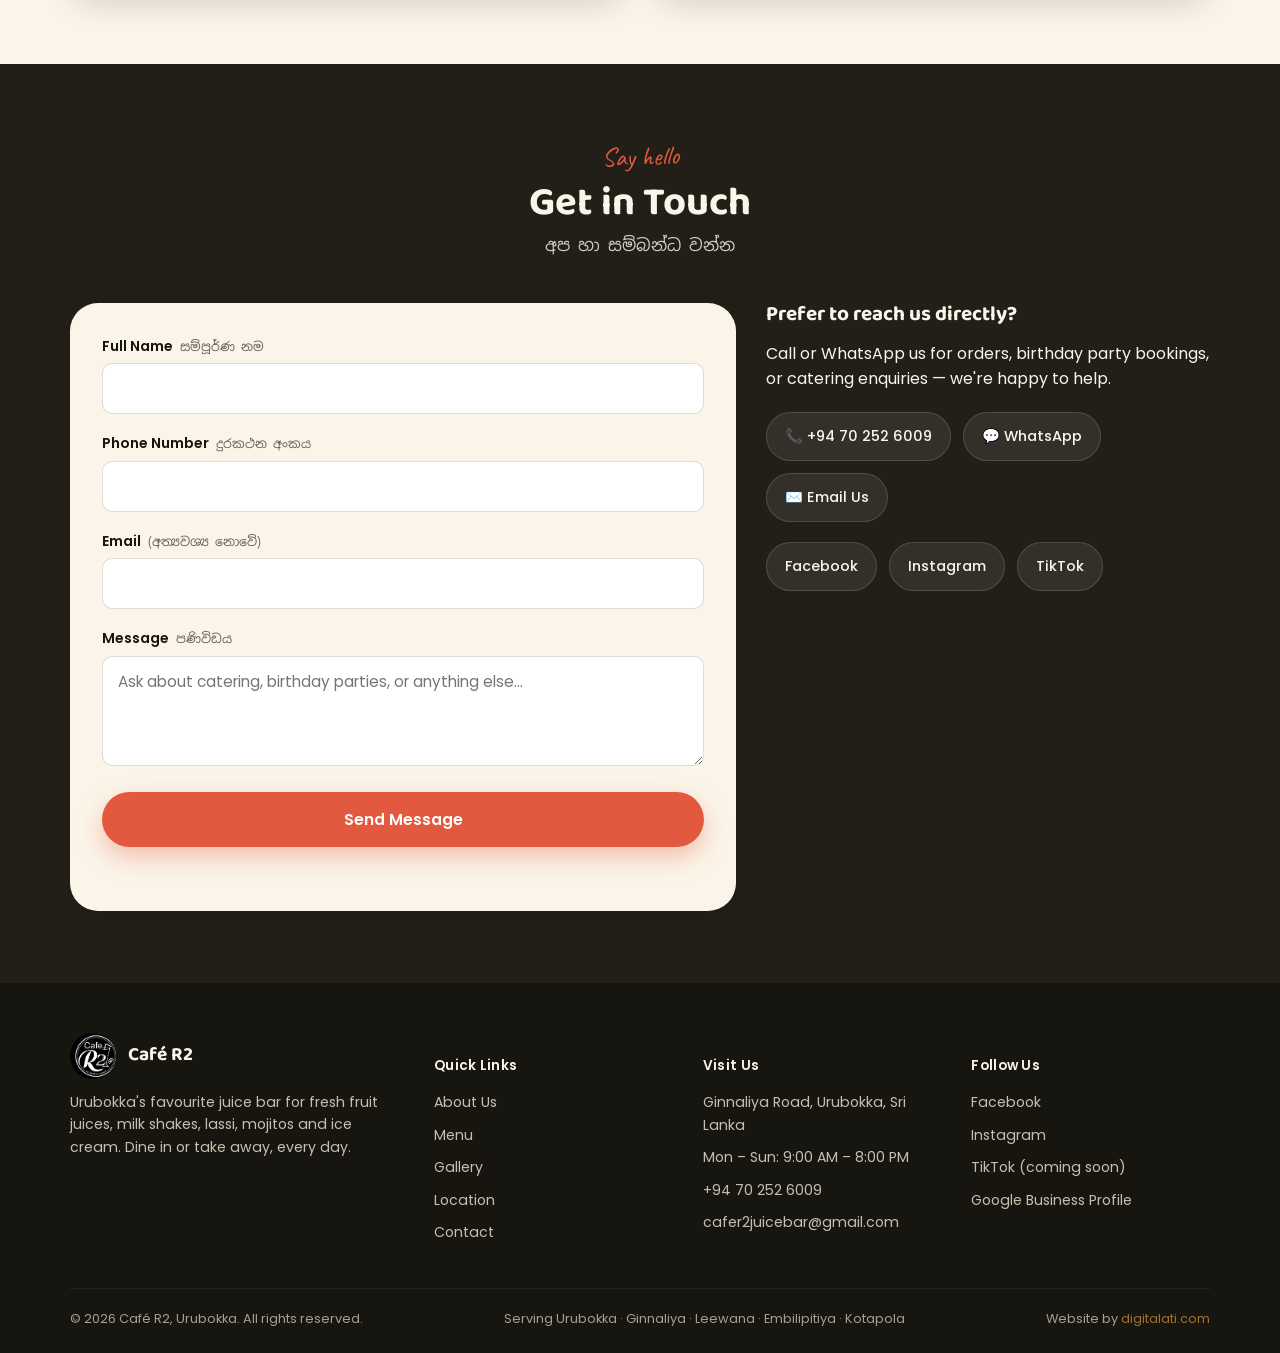
==== commit b5f74f33: "Update index.html" ====
--- a/index.html
+++ b/index.html
@@ -8,7 +8,7 @@
 <meta name="keywords" content="Cafe R2, Café R2 Urubokka, juice bar Urubokka, best juice bar Embilipitiya, milk shake Ginnaliya, juice bar Leewana, fruit juice Urubokka, mojito cafe Sri Lanka, ice cream Urubokka, juice bar near Deniyaya, juice bar Kotapola">
 <meta name="robots" content="index, follow, max-image-preview:large">
 <meta name="author" content="Café R2">
-<link rel="canonical" href="https://caferz2.lk/">
+<link rel="canonical" href="https://cafer2urubokka.pages.dev/">
 
 <!-- Geo (hyperlocal signals for a small village business) -->
 <meta name="geo.region" content="LK-3">
@@ -20,11 +20,11 @@
 <meta property="og:type" content="website">
 <meta property="og:title" content="Café R2 — Favourite Juice Bar in Urubokka, Sri Lanka">
 <meta property="og:description" content="Fresh fruit juices, milk shakes, lassi, mojitos &amp; ice cream. Dine in or take away in Urubokka, near Ginnaliya, Leewana &amp; Embilipitiya. Rated 4.7★ on Google.">
-<meta property="og:image" content="https://caferz2.lk/images/og-image.jpg">
+<meta property="og:image" content="/images/og-image.jpg">
 <meta property="og:image:width" content="1200">
 <meta property="og:image:height" content="630">
 <meta property="og:image:alt" content="Café R2 juice bar in Urubokka, Sri Lanka — fresh mojitos, milk shakes and juices">
-<meta property="og:url" content="https://caferz2.lk/">
+<meta property="og:url" content="https://cafer2urubokka.pages.dev/">
 <meta property="og:locale" content="en_US">
 <meta property="og:locale:alternate" content="si_LK">
 <meta property="og:site_name" content="Café R2">
@@ -33,7 +33,7 @@
 <meta name="twitter:card" content="summary_large_image">
 <meta name="twitter:title" content="Café R2 — Favourite Juice Bar in Urubokka">
 <meta name="twitter:description" content="Fresh fruit juices, milk shakes, lassi, mojitos &amp; ice cream in Urubokka, Sri Lanka. Rated 4.7★ on Google.">
-<meta name="twitter:image" content="https://caferz2.lk/images/og-image.jpg">
+<meta name="twitter:image" content="/images/og-image.jpg">
 <meta name="twitter:image:alt" content="Café R2 juice bar in Urubokka, Sri Lanka">
 
 <!-- Favicons -->
@@ -58,18 +58,18 @@
   "alternateName": "Café R2 Juice Bar",
   "description": "Urubokka's favourite juice bar serving fresh fruit juices, milk shakes, lassi, mojitos, smoothies and ice cream. Dine in or take away.",
   "image": [
-    "https://caferz2.lk/images/og-image.jpg",
-    "https://caferz2.lk/images/watermelon-mojito.jpg",
-    "https://caferz2.lk/images/mojito-duo.jpg",
-    "https://caferz2.lk/images/passion-mojito.jpg"
+    "/images/og-image.jpg",
+    "/images/watermelon-mojito.jpg",
+    "/images/mojito-duo.jpg",
+    "/images/passion-mojito.jpg"
   ],
-  "logo": "https://caferz2.lk/images/logo.png",
-  "@id": "https://caferz2.lk/",
-  "url": "https://caferz2.lk/",
+  "logo": "images/logo.png",
+  "@id": "https://cafer2urubokka.pages.dev/",
+  "url": "https://cafer2urubokka.pages.dev/",
   "telephone": "+94702526009",
   "email": "cafer2juicebar@gmail.com",
   "servesCuisine": ["Juice Bar", "Beverages", "Ice Cream", "Sri Lankan"],
-  "hasMenu": "https://caferz2.lk/#menu",
+  "hasMenu": "https://cafer2urubokka.pages.dev/#menu",
   "priceRange": "Rs. 60 - Rs. 420",
   "address": {
     "@type": "PostalAddress",
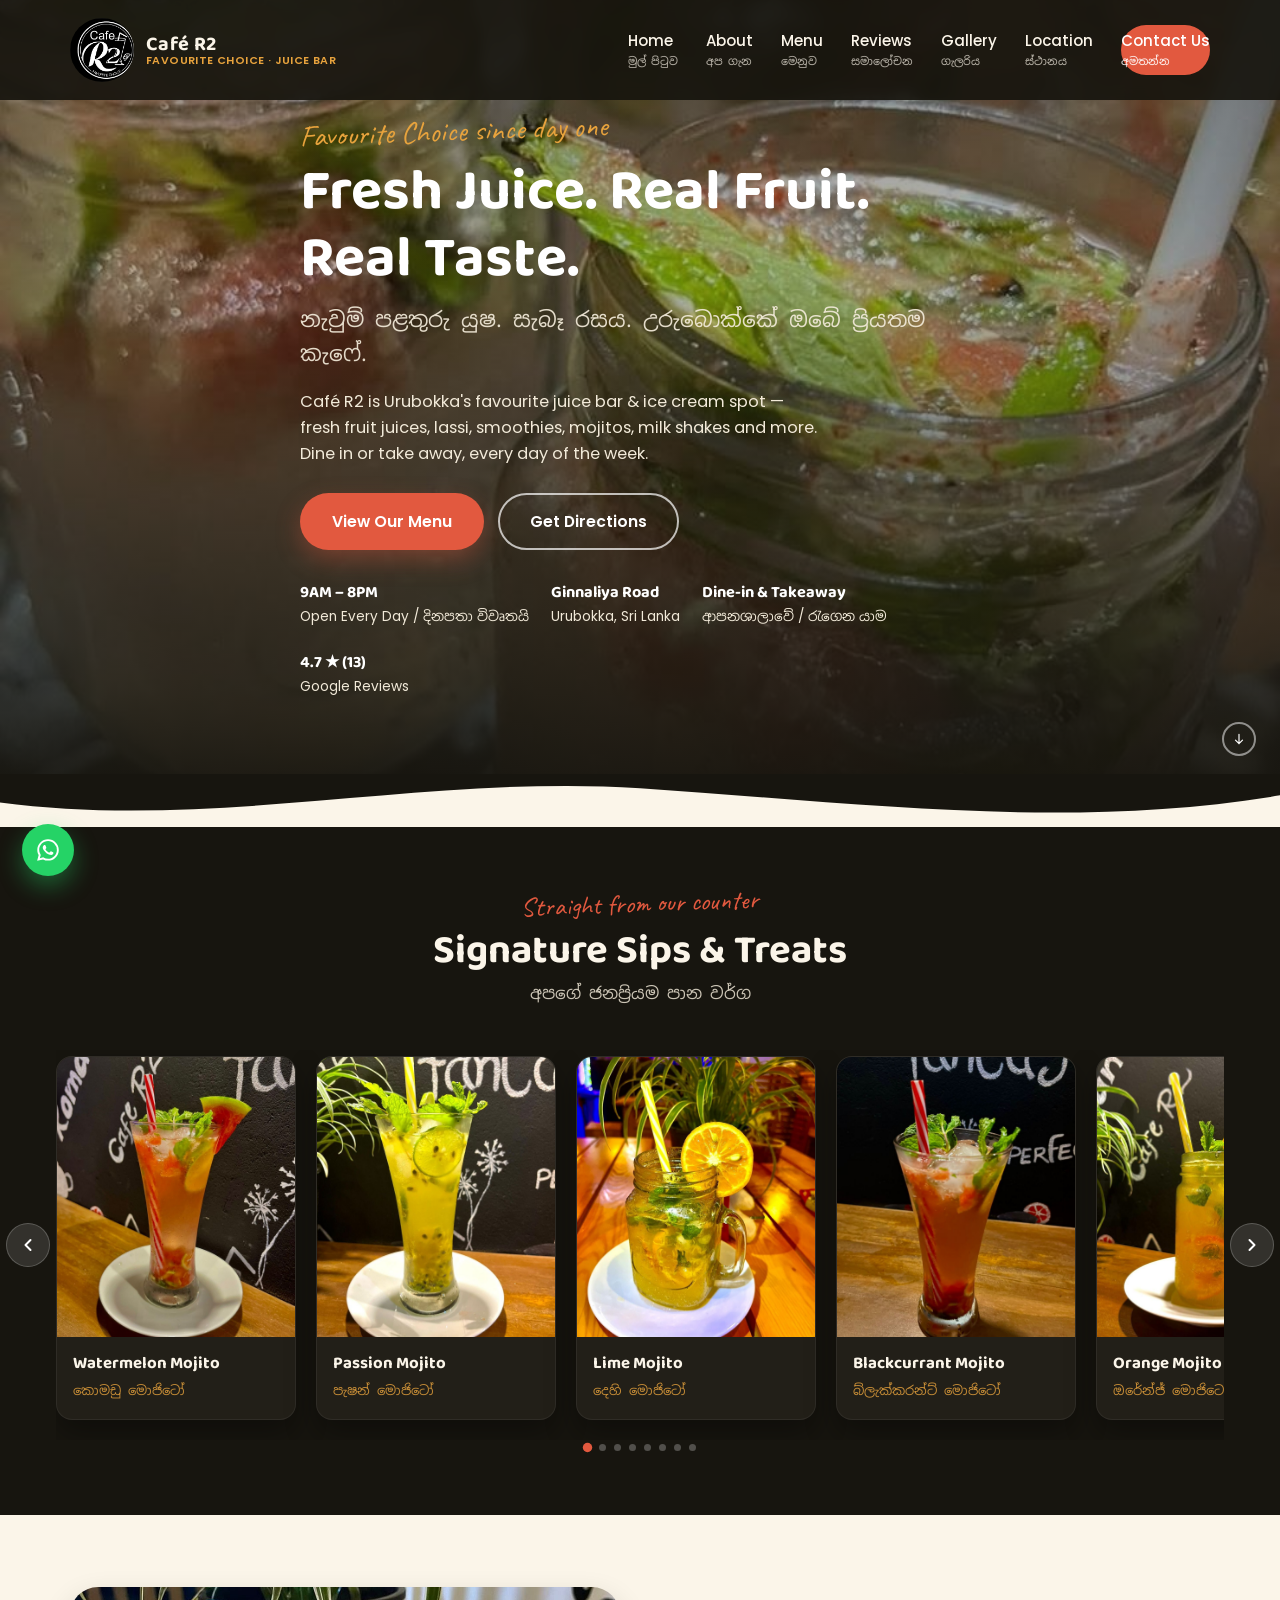
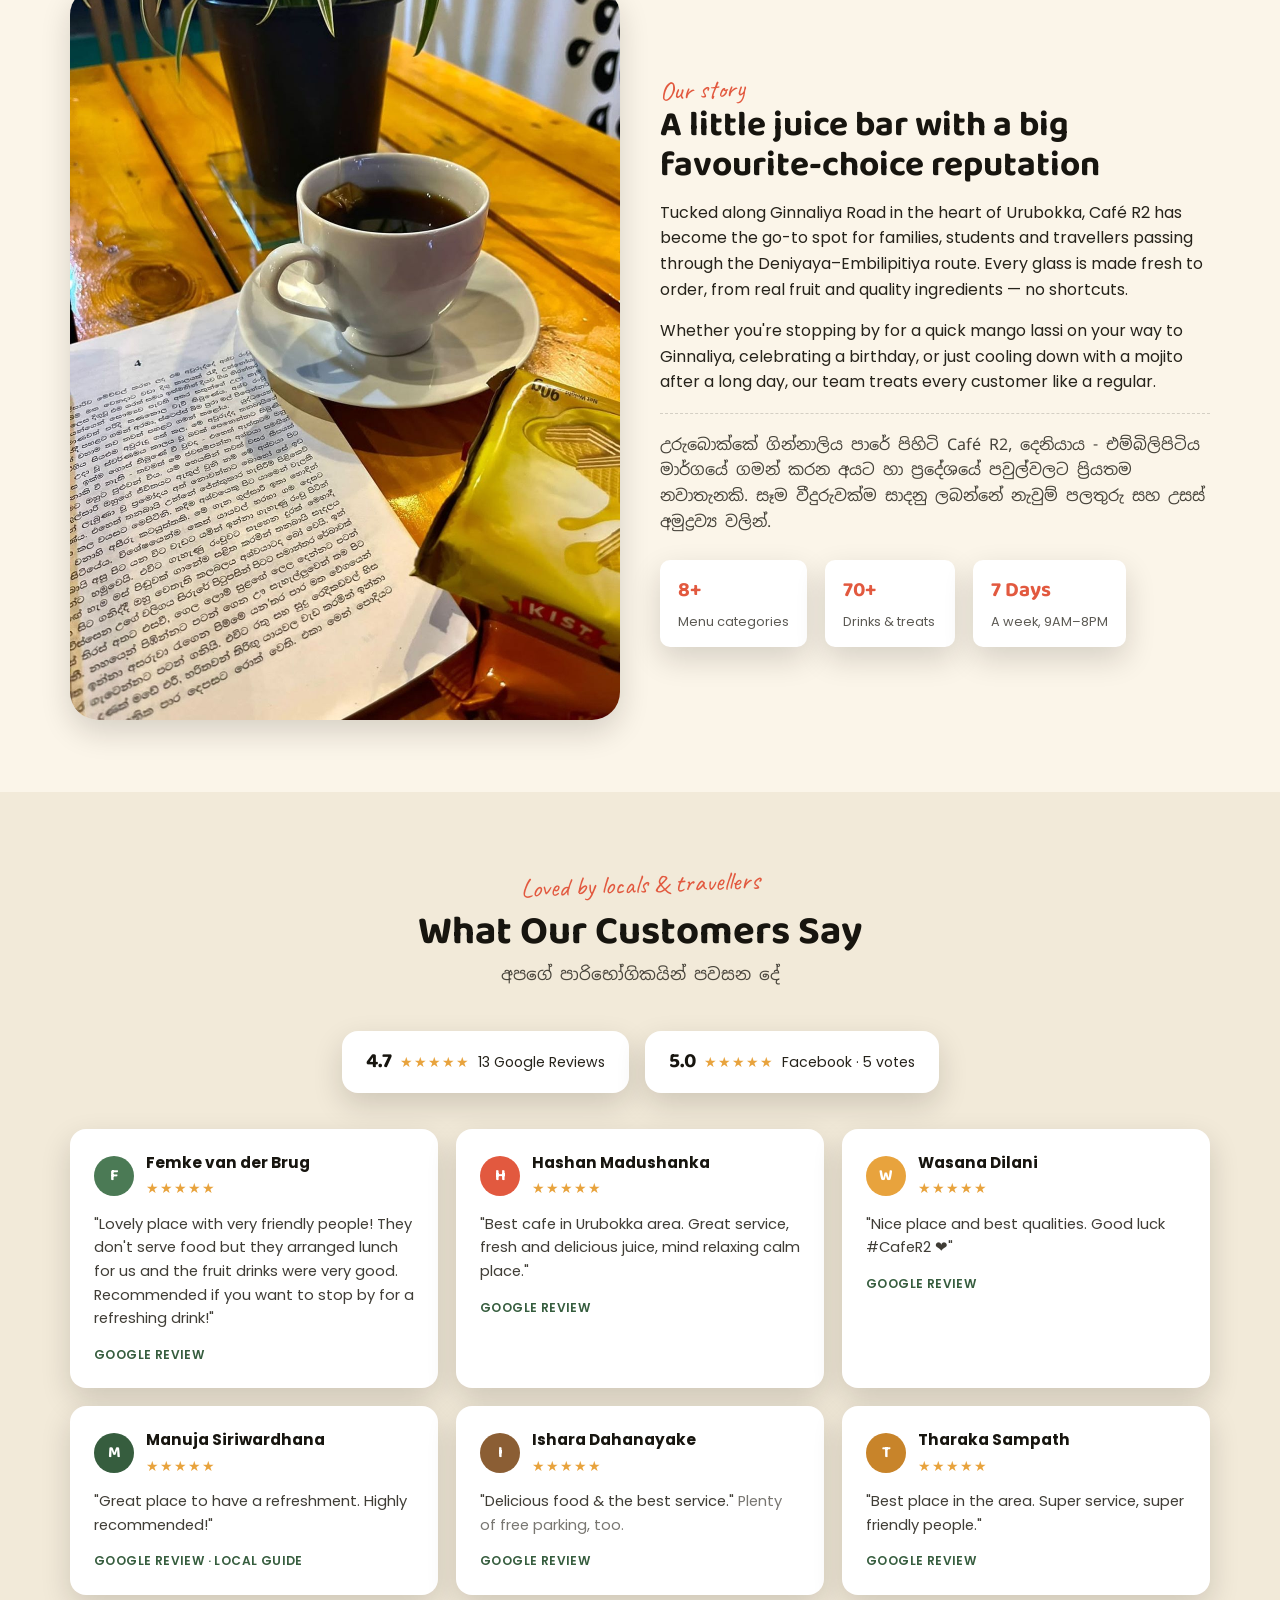
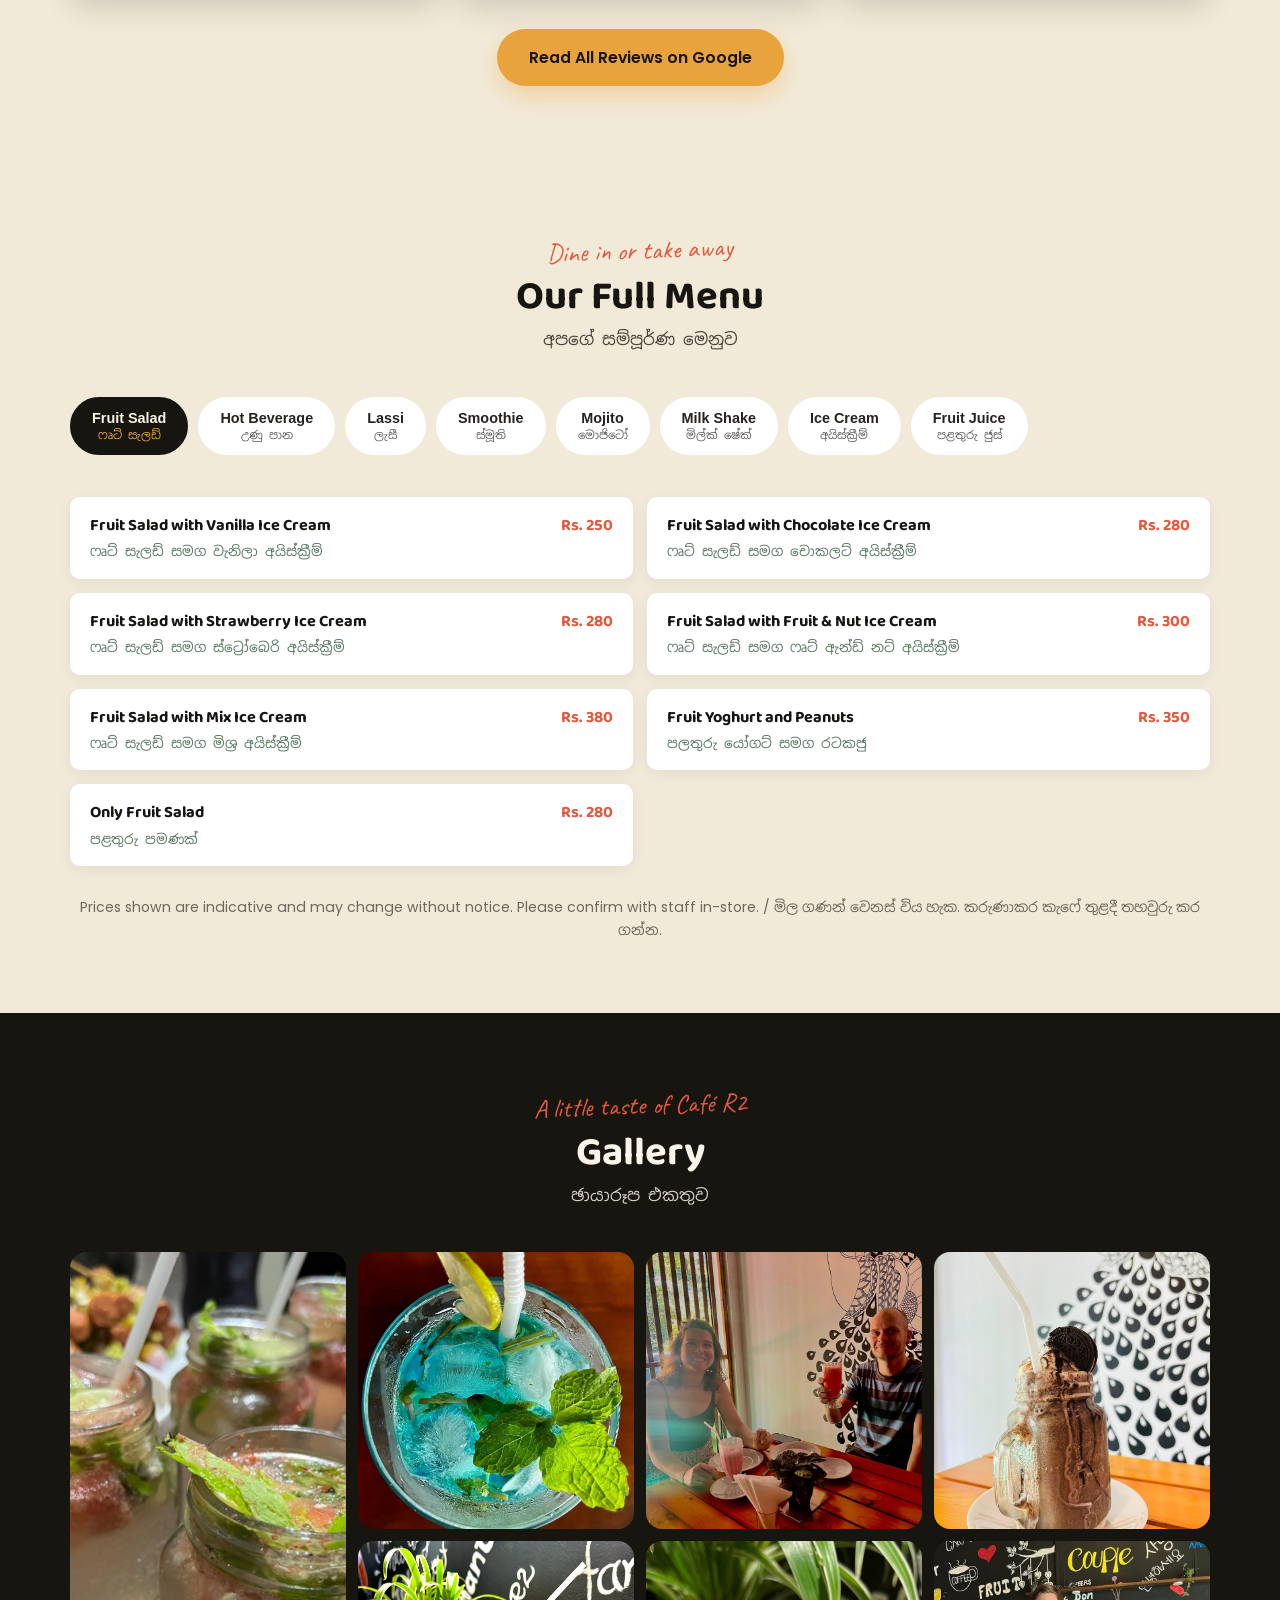
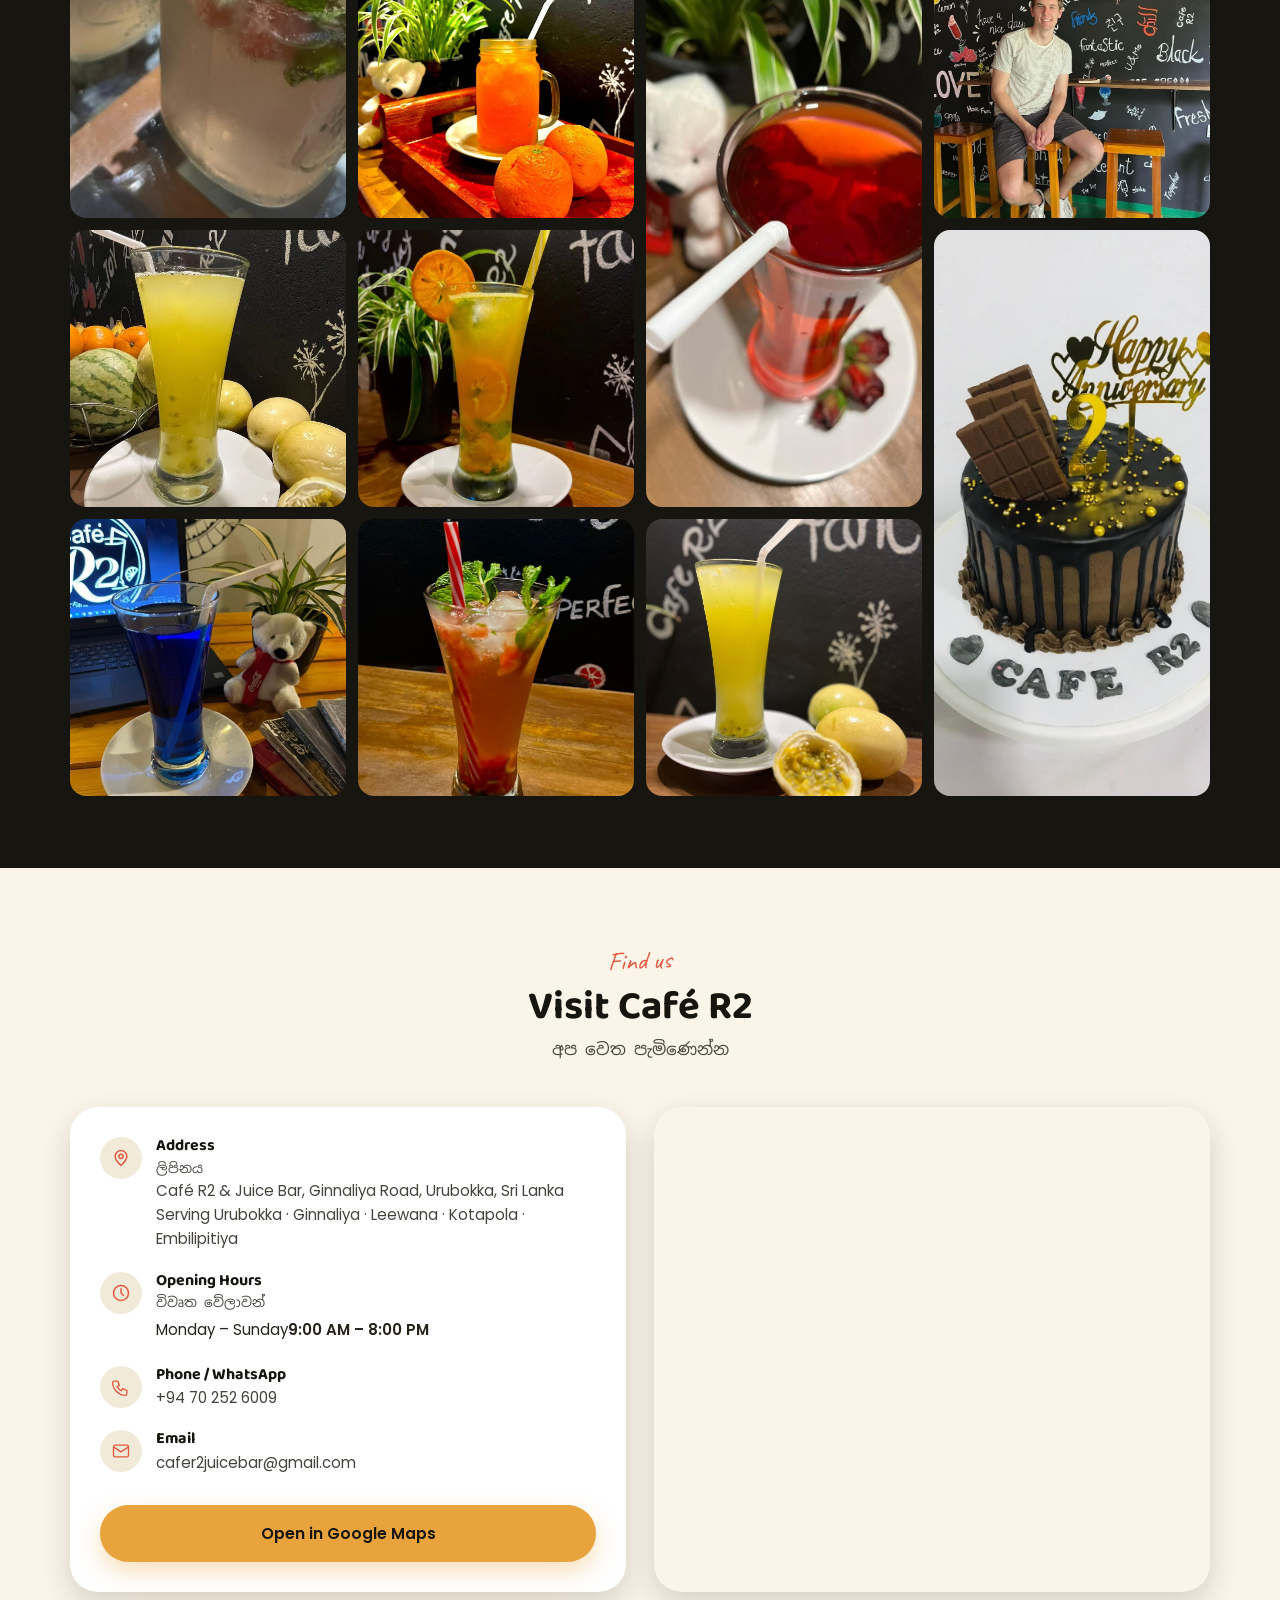
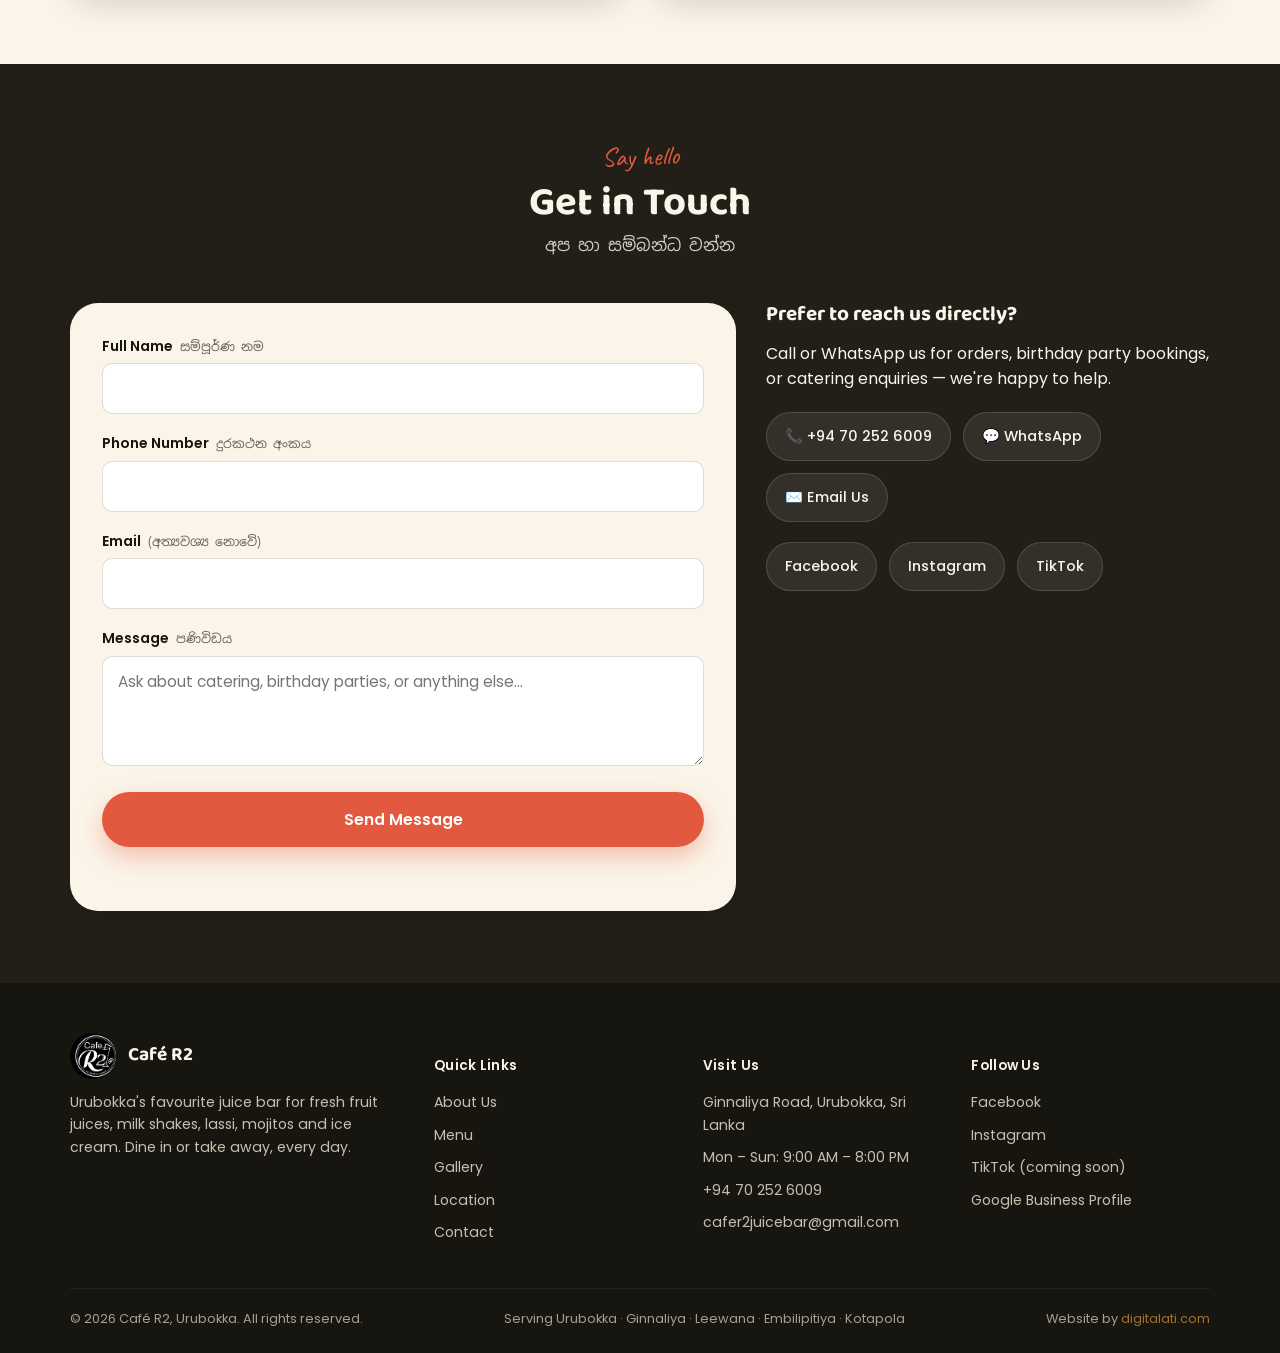
==== commit f9e745b1: "Update index.html" ====
--- a/index.html
+++ b/index.html
@@ -20,7 +20,7 @@
 <meta property="og:type" content="website">
 <meta property="og:title" content="Café R2 — Favourite Juice Bar in Urubokka, Sri Lanka">
 <meta property="og:description" content="Fresh fruit juices, milk shakes, lassi, mojitos &amp; ice cream. Dine in or take away in Urubokka, near Ginnaliya, Leewana &amp; Embilipitiya. Rated 4.7★ on Google.">
-<meta property="og:image" content="/images/og-image.jpg">
+<meta property="og:image" content="https://cafer2urubokka.pages.dev/images/og-image.jpg">
 <meta property="og:image:width" content="1200">
 <meta property="og:image:height" content="630">
 <meta property="og:image:alt" content="Café R2 juice bar in Urubokka, Sri Lanka — fresh mojitos, milk shakes and juices">
@@ -33,7 +33,7 @@
 <meta name="twitter:card" content="summary_large_image">
 <meta name="twitter:title" content="Café R2 — Favourite Juice Bar in Urubokka">
 <meta name="twitter:description" content="Fresh fruit juices, milk shakes, lassi, mojitos &amp; ice cream in Urubokka, Sri Lanka. Rated 4.7★ on Google.">
-<meta name="twitter:image" content="/images/og-image.jpg">
+<meta name="twitter:image" content="https://cafer2urubokka.pages.dev/images/og-image.jpg">
 <meta name="twitter:image:alt" content="Café R2 juice bar in Urubokka, Sri Lanka">
 
 <!-- Favicons -->
@@ -58,12 +58,12 @@
   "alternateName": "Café R2 Juice Bar",
   "description": "Urubokka's favourite juice bar serving fresh fruit juices, milk shakes, lassi, mojitos, smoothies and ice cream. Dine in or take away.",
   "image": [
-    "/images/og-image.jpg",
-    "/images/watermelon-mojito.jpg",
-    "/images/mojito-duo.jpg",
-    "/images/passion-mojito.jpg"
+    "https://cafer2urubokka.pages.dev/images/og-image.jpg",
+    "https://cafer2urubokka.pages.dev/images/watermelon-mojito.jpg",
+    "https://cafer2urubokka.pages.dev/images/mojito-duo.jpg",
+    "https://cafer2urubokka.pages.dev/images/passion-mojito.jpg"
   ],
-  "logo": "images/logo.png",
+  "logo": "https://cafer2urubokka.pages.dev/images/logo.png",
   "@id": "https://cafer2urubokka.pages.dev/",
   "url": "https://cafer2urubokka.pages.dev/",
   "telephone": "+94702526009",
@@ -398,27 +398,27 @@
           <div class="menu-grid">
           <div class="menu-item">
             <div class="names"><strong>Fruit Salad with Vanilla Ice Cream</strong><span class="si">ෆෘට් සැලඩ් සමග වැනිලා අයිස්ක්‍රීම්</span></div>
+            <div class="price">Rs. 250</div>
+          </div>
+          <div class="menu-item">
+            <div class="names"><strong>Fruit Salad with Chocolate Ice Cream</strong><span class="si">ෆෘට් සැලඩ් සමග චොකලට් අයිස්ක්‍රීම්</span></div>
+            <div class="price">Rs. 280</div>
+          </div>
+          <div class="menu-item">
+            <div class="names"><strong>Fruit Salad with Strawberry Ice Cream</strong><span class="si">ෆෘට් සැලඩ් සමග ස්ට්‍රෝබෙරි අයිස්ක්‍රීම්</span></div>
+            <div class="price">Rs. 280</div>
+          </div>
+          <div class="menu-item">
+            <div class="names"><strong>Fruit Salad with Fruit &amp; Nut Ice Cream</strong><span class="si">ෆෘට් සැලඩ් සමග ෆෘට් ඇන්ඩ් නට් අයිස්ක්‍රීම්</span></div>
+            <div class="price">Rs. 300</div>
+          </div>
+          <div class="menu-item">
+            <div class="names"><strong>Fruit Salad with Mix Ice Cream</strong><span class="si">ෆෘට් සැලඩ් සමග මිශ්‍ර අයිස්ක්‍රීම්</span></div>
             <div class="price">Rs. 380</div>
           </div>
           <div class="menu-item">
-            <div class="names"><strong>Fruit Salad with Chocolate Ice Cream</strong><span class="si">ෆෘට් සැලඩ් සමග චොකලට් අයිස්ක්‍රීම්</span></div>
-            <div class="price">Rs. 380</div>
-          </div>
-          <div class="menu-item">
-            <div class="names"><strong>Fruit Salad with Strawberry Ice Cream</strong><span class="si">ෆෘට් සැලඩ් සමග ස්ට්‍රෝබෙරි අයිස්ක්‍රීම්</span></div>
-            <div class="price">Rs. 380</div>
-          </div>
-          <div class="menu-item">
-            <div class="names"><strong>Fruit Salad with Fruit &amp; Nut Ice Cream</strong><span class="si">ෆෘට් සැලඩ් සමග ෆෘට් ඇන්ඩ් නට් අයිස්ක්‍රීම්</span></div>
-            <div class="price">Rs. 420</div>
-          </div>
-          <div class="menu-item">
-            <div class="names"><strong>Fruit Salad with Mix Ice Cream</strong><span class="si">ෆෘට් සැලඩ් සමග මිශ්‍ර අයිස්ක්‍රීම්</span></div>
-            <div class="price">Rs. 400</div>
-          </div>
-          <div class="menu-item">
             <div class="names"><strong>Fruit Yoghurt and Peanuts</strong><span class="si">පලතුරු යෝගට් සමග රටකජු</span></div>
-            <div class="price">Rs. 320</div>
+            <div class="price">Rs. 350</div>
           </div>
           <div class="menu-item">
             <div class="names"><strong>Only Fruit Salad</strong><span class="si">පළතුරු පමණක්</span></div>
@@ -438,23 +438,23 @@
           </div>
           <div class="menu-item">
             <div class="names"><strong>Black Coffee</strong><span class="si">කෝපි</span></div>
+            <div class="price">Rs. 80</div>
+          </div>
+          <div class="menu-item">
+            <div class="names"><strong>Milk Coffee</strong><span class="si">කිරි කෝපි</span></div>
             <div class="price">Rs. 100</div>
           </div>
           <div class="menu-item">
-            <div class="names"><strong>Milk Coffee</strong><span class="si">කිරි කෝපි</span></div>
-            <div class="price">Rs. 120</div>
-          </div>
-          <div class="menu-item">
             <div class="names"><strong>Ginger Tea</strong><span class="si">ඉඟුරු තේ</span></div>
-            <div class="price">Rs. 90</div>
+            <div class="price">Rs. 80</div>
           </div>
           <div class="menu-item">
             <div class="names"><strong>Cardamom Tea</strong><span class="si">එනසල් තේ</span></div>
-            <div class="price">Rs. 90</div>
+            <div class="price">Rs. 100</div>
           </div>
           <div class="menu-item">
             <div class="names"><strong>Chai Tea</strong><span class="si">චායි තේ</span></div>
-            <div class="price">Rs. 110</div>
+            <div class="price">Rs. 100</div>
           </div>
           <div class="menu-item">
             <div class="names"><strong>Green Tea</strong><span class="si">ග්‍රීන් තේ</span></div>
@@ -462,11 +462,11 @@
           </div>
           <div class="menu-item">
             <div class="names"><strong>Hot Milo</strong><span class="si">හොට් මයිලෝ</span></div>
-            <div class="price">Rs. 130</div>
+            <div class="price">Rs. 150</div>
           </div>
           <div class="menu-item">
             <div class="names"><strong>Hot Chocolate</strong><span class="si">හොට් චොකලට්</span></div>
-            <div class="price">Rs. 150</div>
+            <div class="price">Rs. 200</div>
           </div>
           </div>
         </div>
@@ -474,23 +474,23 @@
           <div class="menu-grid">
           <div class="menu-item">
             <div class="names"><strong>Mango Lassi</strong><span class="si">අඹ ලැසී</span></div>
-            <div class="price">Rs. 280</div>
+            <div class="price">Rs. 300</div>
           </div>
           <div class="menu-item">
             <div class="names"><strong>Banana Lassi</strong><span class="si">කෙසෙල් ලැසී</span></div>
-            <div class="price">Rs. 260</div>
+            <div class="price">Rs. 250</div>
           </div>
           <div class="menu-item">
             <div class="names"><strong>Avocado Lassi</strong><span class="si">අලිගැටපේර ලැසී</span></div>
-            <div class="price">Rs. 280</div>
+            <div class="price">Rs. 400</div>
           </div>
           <div class="menu-item">
             <div class="names"><strong>Mix Fruit Lassi</strong><span class="si">මිශ්‍ර පළතුරු ලැසී</span></div>
-            <div class="price">Rs. 300</div>
+            <div class="price">Rs. 350</div>
           </div>
           <div class="menu-item">
             <div class="names"><strong>Wood Apple Lassi</strong><span class="si">දිවුල් ලැසී</span></div>
-            <div class="price">Rs. 280</div>
+            <div class="price">Rs. 300</div>
           </div>
           </div>
         </div>
@@ -498,7 +498,7 @@
           <div class="menu-grid">
           <div class="menu-item">
             <div class="names"><strong>Avocado Smoothie</strong><span class="si">අලිගැටපේර ස්මූති</span></div>
-            <div class="price">Rs. 300</div>
+            <div class="price">Rs. 350</div>
           </div>
           <div class="menu-item">
             <div class="names"><strong>Mango Smoothie</strong><span class="si">අඹ ස්මූති</span></div>
@@ -506,7 +506,7 @@
           </div>
           <div class="menu-item">
             <div class="names"><strong>Banana Smoothie</strong><span class="si">කෙසෙල් ස්මූති</span></div>
-            <div class="price">Rs. 280</div>
+            <div class="price">Rs. 250</div>
           </div>
           <div class="menu-item">
             <div class="names"><strong>Papaya Smoothie</strong><span class="si">ගස්ලබු ස්මූති</span></div>
@@ -518,27 +518,27 @@
           <div class="menu-grid">
           <div class="menu-item">
             <div class="names"><strong>Blue Lagoon Mojito</strong><span class="si">බ්ලූ ලැගුන් මොජිටෝ</span></div>
-            <div class="price">Rs. 350</div>
+            <div class="price">Rs. 300</div>
           </div>
           <div class="menu-item">
             <div class="names"><strong>Watermelon Mojito</strong><span class="si">කොමඩු මොජිටෝ</span></div>
-            <div class="price">Rs. 320</div>
+            <div class="price">Rs. 300</div>
           </div>
           <div class="menu-item">
             <div class="names"><strong>Orange Mojito</strong><span class="si">ඔරේන්ජ් මොජිටෝ</span></div>
-            <div class="price">Rs. 320</div>
+            <div class="price">Rs. 300</div>
           </div>
           <div class="menu-item">
             <div class="names"><strong>Lime Mojito</strong><span class="si">දෙහි මොජිටෝ</span></div>
-            <div class="price">Rs. 300</div>
+            <div class="price">Rs. 250</div>
           </div>
           <div class="menu-item">
             <div class="names"><strong>Blackcurrant Mojito</strong><span class="si">බ්ලැක්කරන්ට් මොජිටෝ</span></div>
-            <div class="price">Rs. 340</div>
+            <div class="price">Rs. 300</div>
           </div>
           <div class="menu-item">
             <div class="names"><strong>Passion Mojito</strong><span class="si">පැෂන් මොජිටෝ</span></div>
-            <div class="price">Rs. 320</div>
+            <div class="price">Rs. 300</div>
           </div>
           </div>
         </div>
@@ -546,7 +546,7 @@
           <div class="menu-grid">
           <div class="menu-item">
             <div class="names"><strong>Faluda Milk Shake</strong><span class="si">ෆලුඩා මිල්ක් ෂේක්</span></div>
-            <div class="price">Rs. 380</div>
+            <div class="price">Rs. 300</div>
           </div>
           <div class="menu-item">
             <div class="names"><strong>Chocolate Milk Shake</strong><span class="si">චොකලට් මිල්ක් ෂේක්</span></div>
@@ -554,7 +554,7 @@
           </div>
           <div class="menu-item">
             <div class="names"><strong>Vanilla Milk Shake</strong><span class="si">වැනිලා මිල්ක් ෂේක්</span></div>
-            <div class="price">Rs. 320</div>
+            <div class="price">Rs. 350</div>
           </div>
           <div class="menu-item">
             <div class="names"><strong>Ice Cream Milk Shake</strong><span class="si">අයිස්ක්‍රීම් මිල්ක් ෂේක්</span></div>
@@ -562,11 +562,11 @@
           </div>
           <div class="menu-item">
             <div class="names"><strong>Kit Kat Milk Shake</strong><span class="si">කිට්කැට් මිල්ක් ෂේක්</span></div>
-            <div class="price">Rs. 400</div>
+            <div class="price">Rs. 700</div>
           </div>
           <div class="menu-item">
             <div class="names"><strong>Oreo Milk Shake</strong><span class="si">ඔරියෝ මිල්ක් ෂේක්</span></div>
-            <div class="price">Rs. 400</div>
+            <div class="price">Rs. 500</div>
           </div>
           <div class="menu-item">
             <div class="names"><strong>Biscuit Milk Shake</strong><span class="si">බිස්කට් මිල්ක් ෂේක්</span></div>
@@ -578,11 +578,11 @@
           </div>
           <div class="menu-item">
             <div class="names"><strong>Watermelon Milk Shake</strong><span class="si">කොමඩු මිල්ක් ෂේක්</span></div>
-            <div class="price">Rs. 320</div>
+            <div class="price">Rs. 300</div>
           </div>
           <div class="menu-item">
             <div class="names"><strong>Avocado Milk Shake</strong><span class="si">අලිගැටපේර මිල්ක් ෂේක්</span></div>
-            <div class="price">Rs. 350</div>
+            <div class="price">Rs. 400</div>
           </div>
           <div class="menu-item">
             <div class="names"><strong>Papaya Milk Shake</strong><span class="si">ගස්ලබු මිල්ක් ෂේක්</span></div>
@@ -590,11 +590,11 @@
           </div>
           <div class="menu-item">
             <div class="names"><strong>Mix Fruit Milk Shake</strong><span class="si">මිශ්‍ර පළතුරු මිල්ක් ෂේක්</span></div>
-            <div class="price">Rs. 380</div>
+            <div class="price">Rs. 350</div>
           </div>
           <div class="menu-item">
             <div class="names"><strong>Banana Milk Shake</strong><span class="si">කෙසෙල් මිල්ක් ෂේක්</span></div>
-            <div class="price">Rs. 320</div>
+            <div class="price">Rs. 250</div>
           </div>
           <div class="menu-item">
             <div class="names"><strong>Dates Milk Shake</strong><span class="si">රට ඉඳි මිල්ක් ෂේක්</span></div>
@@ -622,7 +622,7 @@
           </div>
           <div class="menu-item">
             <div class="names"><strong>Chocolate Ice Cream (3 Scoop)</strong><span class="si">චොකලට් අයිස්ක්‍රීම්</span></div>
-            <div class="price">Rs. 250</div>
+            <div class="price">Rs. 800</div>
           </div>
           <div class="menu-item">
             <div class="names"><strong>Strawberry Ice Cream (3 Scoop)</strong><span class="si">ස්ට්‍රෝබෙරි අයිස්ක්‍රීම්</span></div>
@@ -634,19 +634,28 @@
           </div>
           <div class="menu-item">
             <div class="names"><strong>Mix Ice Cream</strong><span class="si">මිශ්‍ර අයිස්ක්‍රීම්</span></div>
-            <div class="price">Rs. 280</div>
+            <div class="price">Rs. 300</div>
           </div>
           <div class="menu-item">
             <div class="names"><strong>Ice Cream with Jelly</strong><span class="si">අයිස්ක්‍රීම් සමග ජෙලි</span></div>
-            <div class="price">Rs. 300</div>
-          </div>
-          <div class="menu-item">
-            <div class="names"><strong>Ice Cream with Corns</strong><span class="si">අයිස්කෝන්</span></div>
+            <div class="price">Rs. 800</div>
+          </div>
+         <div class="menu-item">
+    <div class="names">
+        <strong>Ice Cream with Corns</strong>
+        <span class="si">අයිස්කෝන්</span>
+    </div>
+
+    <div class="prices">
+        <div class="price">Rs. 100</div>
+        <div class="price">Rs. 80</div>
+        <div class="price">Rs. 60</div>
+    </div>
+</div>
+
+          <div class="menu-item">
+            <div class="names"><strong>Budget Pack Ice Cream</strong><span class="si">බජට් අයිස්ක්‍රීම්</span></div>
             <div class="price">Rs. 150</div>
-          </div>
-          <div class="menu-item">
-            <div class="names"><strong>Budget Pack Ice Cream</strong><span class="si">බජට් අයිස්ක්‍රීම්</span></div>
-            <div class="price">Rs. 120</div>
           </div>
           <div class="menu-item">
             <div class="names"><strong>Café R2 Special Ice Cream</strong><span class="si">R2 විශේෂ අයිස්ක්‍රීම්</span></div>
@@ -654,7 +663,7 @@
           </div>
           <div class="menu-item">
             <div class="names"><strong>Imorich Brand Ice Cream</strong><span class="si">ඉමෝරිච් අයිස්ක්‍රීම්</span></div>
-            <div class="price">Rs. 200</div>
+            <div class="price">Rs. 400</div>
           </div>
           </div>
         </div>
@@ -662,7 +671,7 @@
           <div class="menu-grid">
           <div class="menu-item">
             <div class="names"><strong>Orange Juice</strong><span class="si">දොඩම් ජුස්</span></div>
-            <div class="price">Rs. 250</div>
+            <div class="price">Rs. 280</div>
           </div>
           <div class="menu-item">
             <div class="names"><strong>Mango Juice</strong><span class="si">අඹ ජුස්</span></div>
@@ -670,7 +679,7 @@
           </div>
           <div class="menu-item">
             <div class="names"><strong>Watermelon Juice</strong><span class="si">කොමඩු ජුස්</span></div>
-            <div class="price">Rs. 220</div>
+            <div class="price">Rs. 250</div>
           </div>
           <div class="menu-item">
             <div class="names"><strong>Pineapple Juice</strong><span class="si">අන්නාසි ජුස්</span></div>
@@ -678,11 +687,11 @@
           </div>
           <div class="menu-item">
             <div class="names"><strong>Papaya Juice</strong><span class="si">ගස්ලබු ජුස්</span></div>
-            <div class="price">Rs. 220</div>
+            <div class="price">Rs. 200</div>
           </div>
           <div class="menu-item">
             <div class="names"><strong>Avocado Juice</strong><span class="si">අලිගැටපේර ජුස්</span></div>
-            <div class="price">Rs. 280</div>
+            <div class="price">Rs. 300</div>
           </div>
           <div class="menu-item">
             <div class="names"><strong>Mix Fruit Juice</strong><span class="si">මිශ්‍ර පළතුරු ජුස්</span></div>
@@ -694,31 +703,31 @@
           </div>
           <div class="menu-item">
             <div class="names"><strong>Banana Juice</strong><span class="si">කෙසෙල් ජුස්</span></div>
-            <div class="price">Rs. 220</div>
+            <div class="price">Rs. 200</div>
           </div>
           <div class="menu-item">
             <div class="names"><strong>Passion Fruit Juice</strong><span class="si">පැෂන් ජුස්</span></div>
-            <div class="price">Rs. 250</div>
+            <div class="price">Rs. 200</div>
           </div>
           <div class="menu-item">
             <div class="names"><strong>Panidodam Juice</strong><span class="si">පැණිදොඩම් ජුස්</span></div>
-            <div class="price">Rs. 250</div>
+            <div class="price">Rs. 200</div>
           </div>
           <div class="menu-item">
             <div class="names"><strong>Lime Juice</strong><span class="si">දෙහි ජුස්</span></div>
-            <div class="price">Rs. 200</div>
-          </div>
-          <div class="menu-item">
-            <div class="names"><strong>Anona Juice</strong><span class="si">අනෝන ජුස්</span></div>
-            <div class="price">Rs. 280</div>
+            <div class="price">Rs. 150</div>
+          </div>
+          <div class="menu-item">
+            <div class="names"><strong>Anoda Juice</strong><span class="si">අනෝදා ජුස්</span></div>
+            <div class="price">Rs. 250</div>
           </div>
           <div class="menu-item">
             <div class="names"><strong>Grapes Juice</strong><span class="si">මිදි ජුස්</span></div>
-            <div class="price">Rs. 300</div>
+            <div class="price">Rs. 350</div>
           </div>
           <div class="menu-item">
             <div class="names"><strong>Indian Gooseberry Juice</strong><span class="si">නෙල්ලි ජුස්</span></div>
-            <div class="price">Rs. 220</div>
+            <div class="price">Rs. 250</div>
           </div>
           </div>
         </div>
@@ -912,7 +921,7 @@
     <div class="footer-bottom">
       <span>© <span id="year"></span> Café R2, Urubokka. All rights reserved.</span>
       <span>Serving Urubokka · Ginnaliya · Leewana · Embilipitiya · Kotapola</span>
-      <span>Website by <a href="https://digitalati.com" target="_blank" rel="noopener" style="opacity:1;color:var(--mango);">digitalati.com</a></span>
+      <span>Website by <a href="https://digitalati.com/lk" target="_blank" rel="noopener" style="opacity:1;color:var(--mango);">digitalati.com</a></span>
     </div>
   </div>
 </footer>
--- a/css/style.css
+++ b/css/style.css
@@ -1010,3 +1010,13 @@
   outline: 3px solid var(--mango);
   outline-offset: 2px;
 }
+
+.prices {
+    display: flex;
+    flex-direction: column;
+    align-items: flex-end;
+}
+
+.price {
+    line-height: 1.5;
+}
